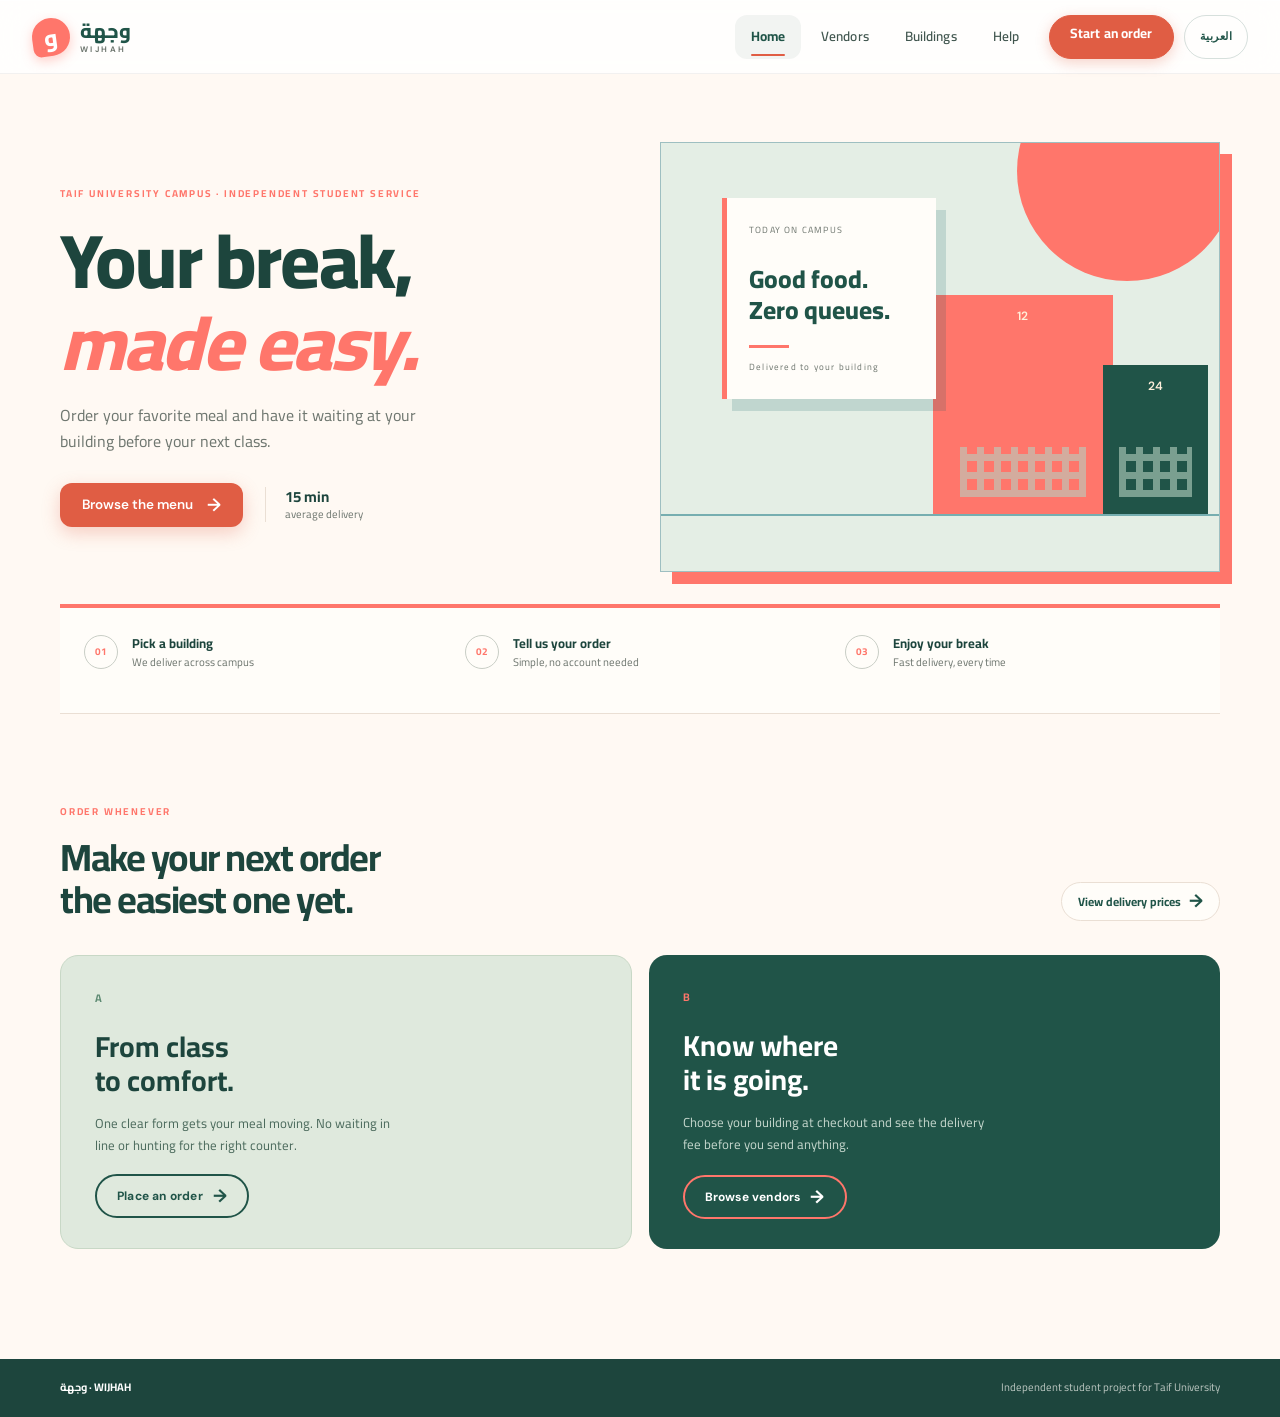
==== frontend/index.html @ cb7c99ed "feat: initial release of Wijhah campus delivery platform" ====
<!DOCTYPE html>
<html lang="en">
<head>

  
  <meta charset="UTF-8">
  <meta name="viewport" content="width=device-width, initial-scale=1.0">
  <title>وجهة | University food delivery</title>
  <link rel="stylesheet" href="style.css">
  <script src="script.js" defer></script>
</head>
<body>
  <header class="site-header">
    <a class="brand" href="index.html"><span class="brand-mark">و</span><span class="brand-wordmark"><b class="brand-arabic">وجهة</b><small>WIJHAH</small></span></a>
    <nav class="main-nav" aria-label="Main navigation">
      <a class="active" href="index.html">Home</a>
      <a href="vendors.html">Vendors</a>
      <a href="about.html">Buildings</a>
      <a href="contact.html">Help</a>
      <a class="nav-cta" href="OrderPage.html">Start an order <span aria-hidden="true">&#8599;</span></a>
    </nav>
  </header>

  <main>
    <section class="hero page-width">
      <div class="hero-copy">
        <p class="eyebrow">TAIF UNIVERSITY CAMPUS · INDEPENDENT STUDENT SERVICE</p>
        <h1>Your break,<br><em>made easy.</em></h1>
        <p class="hero-text">Order your favorite meal and have it waiting at your building before your next class.</p>
        <div class="hero-actions">
          <a class="button button-primary" href="vendors.html">Browse the menu <span>&#8594;</span></a>
          <span class="delivery-note"><strong>15 min</strong><br>average delivery</span>
        </div>
      </div>
      <div class="hero-art" aria-label="Illustration of a delivered campus meal">
        <div class="sun"></div>
        <div class="campus-card">
          <span class="campus-label">TODAY ON CAMPUS</span>
          <strong>Good food.<br>Zero queues.</strong>
          <span class="campus-line"></span>
          <span class="campus-small">Delivered to your building</span>
        </div>
        <div class="building-shape building-one"><span>12</span></div>
        <div class="building-shape building-two"><span>24</span></div>
        <div class="ground-line"></div>
      </div>
    </section>

    <section class="quick-strip page-width" aria-label="Service highlights">
      <div><span class="quick-icon">01</span><div><strong>Pick a building</strong><small>We deliver across campus</small></div></div>
      <div><span class="quick-icon">02</span><div><strong>Tell us your order</strong><small>Simple, no account needed</small></div></div>
      <div><span class="quick-icon">03</span><div><strong>Enjoy your break</strong><small>Fast delivery, every time</small></div></div>
    </section>

    <section class="spotlight page-width">
      <div class="section-heading"><div><p class="eyebrow">READY WHEN YOU ARE</p><h2>Make your next order<br>the easiest one yet.</h2></div><a class="text-link" href="about.html">View delivery prices <span>&#8594;</span></a></div>
      <div class="spotlight-grid">
        <article class="feature-card feature-warm"><span class="card-number">A</span><h3>From class<br>to comfort.</h3><p>One clear form gets your meal moving. No waiting in line or hunting for the right counter.</p><a href="OrderPage.html">Place an order <span>&#8594;</span></a></article>
        <article class="feature-card feature-dark"><span class="card-number">B</span><h3>Know where<br>it is going.</h3><p>Choose your building at checkout and see the delivery fee before you send anything.</p><a href="vendors.html">Browse vendors <span>&#8594;</span></a></article>
      </div>
    </section>
  </main>
  <footer class="site-footer"><div class="page-width"><span>وجهة · WIJHAH</span><span>Independent student project for Taif University · <span id="year"></span></span></div></footer>
 <div class="cart-bar" id="cartBar" hidden></div>
</body>
</html>
---- frontend/style.css ----
@import url('https://fonts.googleapis.com/css2?family=Cairo:wght@400;500;600;700;800&family=DM+Sans:wght@400;500;600;700&display=swap');

:root {
  --ink:#1d453d; --muted:#6f7770; --cream:#fff9f3; --paper:#fffdf9;
  --green:#205448; --mint:#e4eee5; --orange:#ff766b; --gold:#f6c656;
  --line:#eadfd4; --coral:#ff766b; --sage:#dfe9dd; --sage-edge:#c8d8c6;

  /* Accent used for focus rings and form highlights. */
  --accent:#e05d44;
  --accent-ring:rgba(224,93,68,.1);
  --accent-ring-strong:rgba(224,93,68,.28);

  /* Elevation scale, shared by cards and interactive surfaces. */
  --shadow-sm:0 2px 8px rgba(0,0,0,.04);
  --shadow-md:0 10px 30px rgba(0,0,0,.04);
  --shadow-lift:0 16px 40px rgba(29,69,61,.13);

  --radius-sm:10px;
  --radius-md:12px;
  --radius-lg:18px;
  --tap:44px; /* minimum comfortable touch target */
}
* { box-sizing:border-box; }
html { scroll-behavior:smooth; }
body { margin:0; color:var(--ink); background:var(--cream); font-family:'Cairo','DM Sans',sans-serif; font-size:15px; line-height:1.6; overflow-x:hidden; }
.page-width { width:min(1160px, calc(100% - 64px)); margin:0 auto; }
/* Frosted-glass header. The page scrolls behind a translucent blur,
   so the hairline + shadow carry the separation instead of a solid fill. */
.site-header {
  position:sticky; top:0; z-index:50; width:100%;
  padding:0 max(32px, calc((100% - 1280px) / 2));
  min-height:74px; display:flex; align-items:center; justify-content:space-between; gap:32px;
  background:rgba(255,255,255,.85);
  -webkit-backdrop-filter:blur(16px) saturate(180%);
  backdrop-filter:blur(16px) saturate(180%);
  border-bottom:1px solid rgba(0,0,0,.05);
  box-shadow:0 1px 0 rgba(255,255,255,.6) inset;
}
/* Safari and older engines: fall back to an opaque bar if blur is unsupported. */
@supports not ((backdrop-filter:blur(1px)) or (-webkit-backdrop-filter:blur(1px))) {
  .site-header { background:rgba(255,253,249,.98); }
}

.brand, .brand:link, .brand:visited { display:flex; align-items:center; gap:10px; min-height:var(--tap); color:var(--ink); font-size:18px; font-weight:700; letter-spacing:0; text-decoration:none; transition:opacity .2s ease; }
.brand:hover { opacity:.82; }
.brand-mark { display:grid; place-items:center; width:38px; height:38px; border-radius:50% 50% 50% 8px; background:var(--orange); color:white; font:800 23px/1 'Cairo',sans-serif; box-shadow:0 4px 12px rgba(255,118,107,.35); transform:rotate(-8deg); }
.brand-wordmark { display:flex; flex-direction:column; line-height:1; }
.brand-arabic { color:var(--green); font:800 20px/1 'Cairo',sans-serif; }
.brand-wordmark small { margin-top:4px; color:var(--muted); font:700 8px/1 'DM Sans',sans-serif; letter-spacing:2.4px; }
.brand-accent { color:var(--orange); }
/* Top navigation. Text is ink-on-glass, so colour comes from the brand palette
   rather than the browser's default link blue. */
.main-nav { display:flex; align-items:center; gap:4px; color:#41564f; font:600 13.5px/1 'Cairo','DM Sans',sans-serif; letter-spacing:.1px; }

.main-nav a,
.main-nav a:link,
.main-nav a:visited { position:relative; color:inherit; text-decoration:none; }

/* Pill tabs. Transparent border keeps the height stable between states so
   hovering never nudges the layout. */
.main-nav a:not(.nav-cta) {
  display:inline-flex; align-items:center;
  min-height:var(--tap); padding:9px 15px;
  border:1px solid transparent; border-radius:var(--radius-md);
  transition:color .2s ease, background-color .2s ease, border-color .2s ease;
}
.main-nav a:not(.nav-cta):hover { color:var(--green); background:rgba(32,84,72,.06); border-color:rgba(32,84,72,.08); }

/* Active tab: brand-green text, tinted pill, and a bottom indicator. */
.main-nav a:not(.nav-cta).active { color:var(--green); font-weight:700; background:rgba(32,84,72,.06); }
.main-nav a:not(.nav-cta).active::after { content:''; position:absolute; left:15px; right:15px; bottom:2px; height:2px; border-radius:2px; background:var(--accent); }

.main-nav a:focus-visible,
.language-toggle:focus-visible,
.mobile-nav-toggle:focus-visible { outline:2px solid var(--accent); outline-offset:2px; border-radius:var(--radius-md); }

/* Primary CTA — filled, with a lift, coloured shadow and a press state. */
.main-nav .nav-cta {
  margin-left:10px; padding:11px 20px; min-height:var(--tap);
  border:1px solid var(--accent); border-radius:999px;
  background:var(--accent); color:#fff; font-weight:700; white-space:nowrap;
  box-shadow:0 4px 14px var(--accent-ring-strong);
  transition:background-color .2s ease, box-shadow .2s ease, transform .18s ease;
}
/* Explicit, repeated so the generic `a { color:inherit }` reset cannot win. */
.main-nav a.nav-cta,
.main-nav a.nav-cta:link,
.main-nav a.nav-cta:visited { color:#fff; }
.main-nav .nav-cta:hover { background:#d0523a; color:#fff; box-shadow:0 10px 24px var(--accent-ring-strong); transform:translateY(-2px); }
.main-nav .nav-cta:active { transform:translateY(0); box-shadow:0 2px 8px var(--accent-ring-strong); }
.main-nav .nav-cta.active-cta { background:var(--accent); box-shadow:0 10px 24px var(--accent-ring-strong); }

.language-toggle {
  margin-left:6px; padding:9px 15px; min-height:var(--tap);
  border:1px solid rgba(32,84,72,.18); border-radius:999px; background:transparent;
  color:var(--green); cursor:pointer; font:700 11px/1 'DM Sans',sans-serif; letter-spacing:.5px;
  transition:background-color .2s ease, border-color .2s ease, color .2s ease, transform .18s ease;
}
.language-toggle:hover { background:rgba(32,84,72,.07); border-color:rgba(32,84,72,.3); transform:translateY(-1px); }

.mobile-nav-toggle {
  display:none; padding:10px 14px; min-height:var(--tap);
  border:1px solid rgba(32,84,72,.18); border-radius:999px; background:transparent;
  color:var(--green); cursor:pointer; font:700 11px/1 'DM Sans',sans-serif;
  transition:background-color .2s ease, border-color .2s ease, color .2s ease;
}
.mobile-nav-toggle:hover { background:rgba(32,84,72,.07); border-color:rgba(32,84,72,.3); }
.hero { min-height:530px; display:grid; grid-template-columns:1fr 1.02fr; align-items:center; gap:50px; padding-top:35px; }
.eyebrow { margin:0 0 17px; color:var(--orange); font-size:10px; font-weight:700; letter-spacing:1.8px; }
h1,h2,h3,p { margin-top:0; }
h1 { margin-bottom:20px; font-size:clamp(45px, 6vw, 76px); line-height:1.08; letter-spacing:-1.8px; font-weight:800; }
h1 em,h2 em { color:var(--orange); font-family:'Cairo',sans-serif; font-weight:800; }
.hero-text { max-width:390px; margin-bottom:28px; color:var(--muted); font-size:16px; }
.hero-actions { display:flex; align-items:center; gap:22px; }
.button {
  display:inline-flex; align-items:center; justify-content:center; gap:14px;
  min-height:var(--tap); padding:13px 22px;
  border:0; border-radius:var(--radius-md);
  font:600 13.5px 'DM Sans',sans-serif; cursor:pointer;
  transition:transform .18s ease, background-color .2s ease, box-shadow .2s ease;
}
.button:hover { transform:translateY(-2px); }
.button:active { transform:translateY(0); }
.button:focus-visible { outline:2px solid var(--accent); outline-offset:3px; }
.button-primary { background:var(--accent); color:white; box-shadow:0 6px 18px var(--accent-ring-strong); }
.button-primary:hover { background:#d0523a; box-shadow:0 12px 26px var(--accent-ring-strong); }
.button-primary:active { box-shadow:0 3px 10px var(--accent-ring-strong); }
.button:disabled,.button[disabled] { opacity:.6; cursor:not-allowed; transform:none; box-shadow:none; }
.button span,.text-link span,.feature-card a span { font-size:18px; line-height:1; }
/* Anchor elements inherit brand colours instead of the browser's default blue. */
a { color:inherit; text-decoration:none; }
a:visited { color:inherit; }
.delivery-note { padding-left:19px; border-left:1px solid var(--line); color:var(--muted); font-size:11px; line-height:1.35; }
.delivery-note strong { color:var(--ink); font-size:15px; }
.hero-art { position:relative; height:430px; overflow:hidden; background:var(--mint); border:1px solid #9ebfc1; box-shadow:12px 12px 0 var(--orange); }
.sun { position:absolute; width:220px; height:220px; top:-82px; right:-18px; border-radius:50%; background:var(--orange); }
.campus-card { position:absolute; z-index:2; left:11%; top:13%; width:214px; padding:25px 22px; background:var(--paper); border-left:5px solid var(--coral); box-shadow:10px 12px 0 rgba(7,91,97,.16); }
.campus-label,.campus-small { display:block; color:var(--muted); font-size:9px; letter-spacing:1.2px; }
.campus-card strong { display:block; margin:25px 0 20px; color:var(--green); font:800 25px/1.25 'Cairo',sans-serif; }
.campus-line { display:block; width:40px; height:3px; margin-bottom:12px; background:var(--orange); }
.building-shape { position:absolute; bottom:56px; background:var(--coral); color:#fff0db; text-align:center; font:600 12px 'DM Sans',sans-serif; }
.building-shape:after { content:''; position:absolute; left:15%; right:15%; bottom:18px; height:50px; background:repeating-linear-gradient(90deg,#b7d1c0 0 7px,transparent 7px 17px),repeating-linear-gradient(0deg,#b7d1c0 0 7px,transparent 7px 18px); opacity:.6; }
.building-one { right:19%; width:180px; height:220px; padding-top:13px; }
.building-two { right:2%; width:105px; height:150px; padding-top:13px; background:var(--green); }
.ground-line { position:absolute; bottom:55px; left:0; right:0; border-bottom:2px solid #76aeb0; }
.quick-strip { display:grid; grid-template-columns:repeat(3,1fr); gap:30px; padding:25px 24px 42px; border-top:4px solid var(--orange); border-bottom:1px solid var(--line); background:var(--paper); }
.quick-strip > div { display:flex; gap:14px; align-items:center; }
.quick-icon { display:grid; place-items:center; width:34px; height:34px; border:1px solid #c9cec6; border-radius:50%; color:var(--orange); font-size:10px; font-weight:700; }
.quick-strip strong,.quick-strip small { display:block; }.quick-strip strong { font-size:13px; }.quick-strip small { color:var(--muted); font-size:11px; }
.spotlight { padding:90px 0 110px; }.section-heading { display:flex; justify-content:space-between; align-items:end; margin-bottom:34px; }.section-heading h2 { margin:0; font-size:38px; line-height:1.1; letter-spacing:-1.5px; }.text-link { display:inline-flex; align-items:center; gap:8px; padding:9px 16px; border:1px solid var(--line); border-radius:999px; background:var(--paper); color:var(--green); text-decoration:none; font-size:12px; font-weight:700; transition:background-color .22s ease, color .22s ease, border-color .22s ease, transform .22s ease; }
.text-link:visited { color:var(--green); }
.text-link:hover { background:var(--green); border-color:var(--green); color:#fff; transform:translateY(-1px); }
.text-link span { margin-left:0; }
.spotlight-grid { display:grid; grid-template-columns:1fr 1fr; gap:17px; }
/* Card layout: padding clears the CTA at the bottom so the copy never collides with it. */
.feature-card { display:flex; flex-direction:column; min-height:290px; padding:34px 34px 92px; position:relative; overflow:hidden; border-radius:18px; }
.feature-card h3 { position:relative; margin:22px 0 14px; font-size:29px; line-height:1.2; letter-spacing:0; }
.feature-card p { position:relative; max-width:310px; margin:0; color:var(--muted); font-size:13px; line-height:1.65; }
/* Card CTAs render as pill buttons that inherit the card's own palette. */
.feature-card a { position:absolute; left:34px; bottom:30px; display:inline-flex; align-items:center; gap:10px; padding:11px 20px; border:2px solid currentColor; border-radius:999px; color:var(--ink); text-decoration:none; font:700 12px 'DM Sans',sans-serif; letter-spacing:.2px; transition:background-color .22s ease, color .22s ease, border-color .22s ease, box-shadow .22s ease, transform .22s ease; }
[dir="rtl"] .feature-card a { left:auto; right:34px; }
.feature-card a:visited { color:var(--ink); }
.feature-card a:hover { background:var(--ink); border-color:var(--ink); color:#fff; box-shadow:0 8px 20px rgba(29,69,61,.22); transform:translateY(-2px); }
.feature-dark a { color:#fff; border-color:var(--orange); }
.feature-dark a:visited { color:#fff; }
.feature-dark a:hover { background:var(--orange); border-color:var(--orange); color:var(--ink); box-shadow:0 8px 20px rgba(255,118,107,.32); }
/* Sage/blush pairing: warm card is a soft sand-sage wash in the brand family, dark card stays deep green. */
.feature-warm { background:var(--sage); border:1px solid var(--sage-edge); }
.feature-warm h3 { color:var(--ink); }
.feature-warm p { color:#4b6a5c; }
.feature-warm .card-number { color:#5d8a72; }
.feature-warm a { color:var(--green); border-color:var(--green); }
.feature-warm a:visited { color:var(--green); }
.feature-warm a:hover { background:var(--green); border-color:var(--green); color:#fff; box-shadow:0 8px 20px rgba(32,84,72,.26); }
.feature-dark { background:var(--green); color:white; }
.feature-dark p { color:#c4d6cc; }
.card-number { font-size:11px; font-weight:700; letter-spacing:1px; color:var(--coral); }
.feature-dark .card-number { color:var(--coral); }
.site-footer { padding:20px 0; background:var(--ink); color:#b9c5bf; font-size:11px; }.site-footer .page-width { display:flex; justify-content:space-between; }.site-footer .page-width > span:first-child { color:white; font-weight:700; }
.inner-page { padding:72px 0 100px; }.page-intro { max-width:600px; }.page-intro h1 { font-size:clamp(45px,6vw,68px); margin-bottom:18px; }.page-intro > p:last-child { max-width:430px; color:var(--muted); }.compact-intro { margin-bottom:42px; }
.building-layout { display:grid; grid-template-columns:1fr 300px; gap:62px; align-items:start; margin-top:58px; }.list-heading { display:flex; justify-content:space-between; align-items:center; padding-bottom:14px; border-bottom:1px solid var(--line); }.list-heading h2 { margin:0; font-size:18px; }.list-heading span { color:var(--muted); font-size:12px; }.building-grid { display:grid; grid-template-columns:repeat(4,1fr); gap:10px; margin-top:17px; }.building-button { min-height:76px; display:flex; align-items:center; justify-content:space-between; gap:8px; padding:13px; border:1px solid var(--line); border-left:4px solid var(--green); background:var(--paper); color:var(--ink); cursor:pointer; text-align:left; font:600 12px/1.35 'Cairo','DM Sans',sans-serif; }.building-button span { max-width:145px; }.building-button small { flex:none; color:var(--green); font-size:10px; font-weight:700; }.building-button { border-radius:var(--radius-sm); transition:border-color .2s ease, background-color .2s ease, box-shadow .2s ease, transform .2s ease; }
.building-button:hover,.building-button.selected { border-color:var(--accent); border-left-color:var(--accent); background:#fff6f2; box-shadow:var(--shadow-sm); transform:translateY(-2px); }.side-note { padding:28px; background:var(--green); color:white; border-top:5px solid var(--orange); border-radius:18px; }.side-note-icon { display:grid; place-items:center; width:42px; height:42px; margin-bottom:32px; border:1px solid #94b3a1; border-radius:50%; font-size:11px; }.side-note h3 { font:800 27px/1.25 'Cairo',sans-serif; }.side-note p { color:#c5d5cc; font-size:13px; }.side-note strong { color:white; }.side-note .button { margin-top:16px; background:var(--orange); color:white; }
.order-layout,.contact-layout { display:grid; grid-template-columns:1.35fr .75fr; gap:70px; align-items:start; }
.form-section { padding:0 0 28px; margin-bottom:29px; border-bottom:1px solid var(--line); }
.form-section-title { display:flex; gap:14px; align-items:center; margin-bottom:22px; }
.form-section-title span { display:grid; place-items:center; width:26px; height:26px; border-radius:50%; background:rgba(224,93,68,.1); color:var(--accent); font-size:11px; font-weight:700; }
.form-section-title h2 { margin:0; font-size:19px; letter-spacing:-.3px; }
.field-row { display:grid; grid-template-columns:1fr 1fr; gap:17px; }

/* ---- Labels ---- */
label { display:block; margin-bottom:8px; color:var(--ink); font-size:12.5px; font-weight:600; letter-spacing:.1px; }

/* ---- Shared control styling (input, select, textarea) ---- */
input,
select,
textarea {
  width:100%;
  min-height:var(--tap);
  padding:13px 16px;
  border:1px solid rgba(0,0,0,.1);
  border-radius:var(--radius-md);
  outline:none;
  background:var(--paper);
  color:var(--ink);
  font:400 14px 'DM Sans',sans-serif;
  transition:border-color .2s ease, box-shadow .2s ease, background-color .2s ease;
}
textarea { min-height:104px; padding-top:14px; padding-bottom:14px; resize:vertical; }

input::placeholder,
textarea::placeholder { color:#9aa3a0; }

/* Focus: accent border plus a soft halo instead of the browser ring. */
input:focus,
select:focus,
textarea:focus {
  border-color:var(--accent);
  box-shadow:0 0 0 4px var(--accent-ring);
  background:#fff;
}

/* Invalid state (HTML5 constraint validation) reads as a warning, not an error,
   until the user has actually interacted - :user-invalid handles that. */
input:user-invalid,
select:user-invalid,
textarea:user-invalid { border-color:rgba(224,93,68,.55); }

/* ---- Select: strip the native chrome, draw our own arrow ---- */
select {
  appearance:none;
  -webkit-appearance:none;
  -moz-appearance:none;
  padding-right:46px;          /* room for the arrow */
  cursor:pointer;
  /* Inline SVG chevron, so there is no extra request and it scales cleanly. */
  background-image:url("data:image/svg+xml,%3Csvg xmlns='http://www.w3.org/2000/svg' width='14' height='9' viewBox='0 0 14 9' fill='none'%3E%3Cpath d='M1 1.5L7 7.5L13 1.5' stroke='%23205448' stroke-width='2' stroke-linecap='round' stroke-linejoin='round'/%3E%3C/svg%3E");
  background-repeat:no-repeat;
  background-position:right 18px center;
  background-size:14px 9px;
  text-overflow:ellipsis;      /* long option text truncates, never scrolls */
  white-space:nowrap;
  overflow:hidden;
}
[dir="rtl"] select { background-position:left 18px center; padding-right:16px; padding-left:46px; }

/* The dropdown list itself is rendered by the OS, so keep it readable. */
select option { padding:10px 12px; background:var(--paper); color:var(--ink); font:400 14px 'DM Sans',sans-serif; }
select:focus { background-image:url("data:image/svg+xml,%3Csvg xmlns='http://www.w3.org/2000/svg' width='14' height='9' viewBox='0 0 14 9' fill='none'%3E%3Cpath d='M1 1.5L7 7.5L13 1.5' stroke='%23e05d44' stroke-width='2' stroke-linecap='round' stroke-linejoin='round'/%3E%3C/svg%3E"); }

/* Firefox draws its own inner focus ring on selects - remove it. */
select:-moz-focusring { color:transparent; text-shadow:0 0 0 var(--ink); }

.field-hint { margin:9px 0 0; color:var(--muted); font-size:11.5px; line-height:1.5; }
.submit-button { margin-top:0; }
.form-status { display:inline-block; margin:15px 0 0 15px; color:var(--green); font-size:12px; font-weight:600; }
.campus-map { position:relative; height:430px; margin:20px 0 9px; overflow:hidden; border:1px solid #709a9a; background:#a9c4c4; box-shadow:inset 0 0 0 8px rgba(255,255,255,.28); }
.campus-map-image { display:none; position:absolute; z-index:2; inset:0; width:100%; height:100%; object-fit:cover; }.campus-map-image.is-loaded { display:block; }
.campus-map:before,.campus-map:after { display:none; }
.map-plot { position:absolute; z-index:0; border:2px solid rgba(47,87,80,.24); box-shadow:inset 0 0 0 6px rgba(255,255,255,.22); }
.plot-core { width:52%; height:43%; left:5%; top:5%; background:#c9d99d; transform:rotate(-5deg); clip-path:polygon(4% 8%,91% 0,100% 82%,15% 100%); }
.plot-services { width:35%; height:42%; right:4%; top:7%; background:#d87968; transform:rotate(3deg); clip-path:polygon(3% 2%,93% 8%,100% 87%,0 100%); }
.plot-south { width:42%; height:30%; left:26%; bottom:3%; background:#d8e2b7; transform:rotate(7deg); clip-path:polygon(0 20%,88% 0,100% 80%,10% 100%); }
.map-road { position:absolute; z-index:1; display:block; background:#6e9895; opacity:.9; }
.road-horizontal { left:-3%; right:-3%; top:69%; height:14px; transform:rotate(-1deg); }.road-vertical { top:-4%; bottom:-4%; left:64%; width:12px; transform:rotate(2deg); }.road-diagonal { width:130%; height:10px; top:43%; left:-14%; transform:rotate(18deg); }.road-loop { width:45%; height:31%; left:3%; top:49%; border:11px solid #6e9895; border-left-color:transparent; border-bottom-color:transparent; border-radius:50%; background:transparent; transform:rotate(12deg); }
.map-parking { position:absolute; z-index:1; width:15%; height:8%; border:3px solid #5f8583; background:repeating-linear-gradient(90deg,transparent 0 9px,#f2f1dc 9px 11px); transform:rotate(-4deg); }.parking-top { top:20%; left:69%; }.parking-bottom { bottom:11%; right:6%; width:24%; transform:rotate(2deg); }
.map-green { position:absolute; z-index:1; border-radius:50%; background:#8fb27d; border:3px solid rgba(255,255,255,.5); }.green-one { width:11%; height:16%; left:12%; top:58%; }.green-two { width:9%; height:13%; left:30%; top:78%; }.map-roundabout { position:absolute; z-index:2; left:17%; top:66%; width:30px; height:30px; border:7px solid #6e9895; border-radius:50%; background:#8fb27d; }
.map-zone { position:absolute; z-index:2; padding:5px 8px; background:rgba(7,91,97,.86); color:white; font-size:9px; font-weight:700; letter-spacing:.5px; text-transform:uppercase; }.zone-north { top:10%; left:8%; }.zone-east { top:18%; right:6%; }.zone-south { bottom:8%; left:38%; }
.map-building { position:absolute; z-index:3; display:grid; place-items:center; width:32px; height:29px; padding:0; border:2px solid white; border-radius:3px; background:var(--green); color:white; cursor:pointer; font:700 11px 'DM Sans',sans-serif; box-shadow:0 2px 0 rgba(18,52,59,.25); transform:translate(-50%,0); transition:transform .2s,background .2s; }.map-building:hover,.map-building.selected { z-index:4; background:var(--coral); transform:translate(-50%,0) scale(1.25); }.map-disclaimer { margin:0 0 30px; color:var(--muted); font-size:11px; }
.vendor-intro { margin-bottom:42px; }.vendor-toolbar { display:flex; align-items:end; justify-content:space-between; padding:18px 0; margin-bottom:22px; border-top:1px solid var(--line); border-bottom:1px solid var(--line); }.vendor-toolbar strong,.vendor-toolbar span { display:block; }.vendor-toolbar strong { font-size:13px; }.vendor-toolbar span { margin-top:3px; color:var(--muted); font-size:11px; }.vendor-grid { display:grid; grid-template-columns:repeat(2,1fr); gap:18px; }.vendor-card { position:relative; overflow:hidden; background:var(--paper); border:1px solid var(--line); border-radius:var(--radius-md); box-shadow:var(--shadow-sm); transition:transform .22s ease, box-shadow .22s ease, border-color .22s ease; }
.vendor-card:hover { transform:translateY(-3px); box-shadow:var(--shadow-lift); border-color:rgba(32,84,72,.18); }.vendor-card::before { content:''; display:block; height:9px; background:var(--green); }.vendor-card.accent-gold::before { background:var(--orange); }.vendor-card.accent-coral::before { background:var(--coral); }.vendor-card.accent-mint::before { background:#8fb27d; }.vendor-card.accent-blue::before { background:#6999a5; }.vendor-card-body { padding:23px; }.vendor-card-header { display:flex; align-items:start; justify-content:space-between; gap:15px; }.vendor-card h2 { margin:0 0 5px; font-size:24px; letter-spacing:-.6px; }.vendor-category { color:var(--muted); font-size:11px; }.vendor-eta { min-width:55px; padding:7px 8px; background:var(--cream); color:var(--green); font-size:10px; font-weight:700; text-align:center; }.vendor-meta { display:flex; gap:15px; margin:21px 0 16px; color:var(--muted); font-size:11px; }.vendor-menu { border-top:1px solid var(--line); }.menu-row { display:flex; align-items:center; justify-content:space-between; gap:12px; padding:13px 0; border-bottom:1px solid var(--line); transition:background-color .2s ease; }
.menu-row:hover { background:rgba(32,84,72,.035); }
.menu-row strong,.menu-row small { display:block; }
.menu-row strong { font-size:12.5px; }
.menu-row small { margin-top:2px; color:var(--muted); font-size:10.5px; }
.menu-price { flex:none; color:var(--green); font-size:12.5px; font-weight:700; font-variant-numeric:tabular-nums; }.menu-add { display:grid; place-items:center; width:27px; height:27px; margin-left:7px; border:1px solid var(--green); background:transparent; color:var(--green); cursor:pointer; font-size:17px; line-height:1; }.menu-add:hover { background:var(--green); color:white; }
/* ---- Summary / info panel ---- */
.order-summary,.contact-info {
  padding:32px;
  background:#f2ddcf;
  border:1px solid rgba(29,43,42,.06);
  border-radius:var(--radius-lg);
  box-shadow:var(--shadow-md);
}
.order-summary h2,.contact-info h2 { margin-bottom:28px; font:800 27px/1.25 'Cairo',sans-serif; letter-spacing:-.5px; }

/* Price breakdown: label left, value right, generous row rhythm. */
.price-line {
  display:flex; align-items:baseline; justify-content:space-between; gap:14px;
  padding:14px 0; border-top:1px solid rgba(29,43,42,.14);
  color:#5c6b64; font-size:12.5px;
}
.price-line span { min-width:0; }
.price-line strong { color:var(--green); font-size:13.5px; font-weight:700; font-variant-numeric:tabular-nums; }
.summary-divider { height:1px; margin:20px 0; background:rgba(29,43,42,.14); }
.summary-small { margin:20px 0 3px; color:#65716b; font-size:11px; }
.arrival { display:block; color:var(--green); font-size:15px; font-weight:700; }
.total-line { margin-top:6px; border-top:2px solid var(--green); font-size:14px; }
.total-line span { color:var(--ink); font-weight:700; }
.total-line strong { color:var(--green); font-size:19px; }

.contact-layout { margin-top:48px; }
.contact-form label { margin-bottom:18px; }
.contact-info { background:var(--green); color:white; border-color:transparent; }
.contact-info .eyebrow { color:var(--gold); }
.contact-info h2 { font-size:31px; }
.contact-info > p:not(.eyebrow) { color:#c5d5cc; font-size:13px; }
.email-link { display:block; margin-top:28px; color:var(--gold); font-size:12px; font-weight:600; overflow-wrap:anywhere; transition:color .2s ease; }
.email-link:hover { color:#fff; }
.support-hours { display:block; margin-top:34px; padding-top:18px; border-top:1px solid #608473; color:#c5d5cc; font-size:11px; }
.cart-items { margin:0 0 12px; }
.cart-row { display:flex; align-items:center; justify-content:space-between; gap:12px; padding:12px 0; border-top:1px solid rgba(29,43,42,.14); }
.cart-row strong,.cart-row small { display:block; }
.cart-row strong { font-size:12.5px; }
.cart-row small { margin-top:2px; color:#65716b; font-size:10.5px; }
.cart-remove {
  display:grid; place-items:center; flex:none;
  width:32px; height:32px; padding:0;
  border:0; border-radius:50%; background:transparent;
  color:var(--coral); cursor:pointer; font-size:19px; line-height:1;
  transition:background-color .2s ease, color .2s ease, transform .18s ease;
}
.cart-remove:hover { background:rgba(224,93,68,.12); color:#c9482f; transform:scale(1.08); }
.cart-empty { margin:0 0 8px; color:#65716b; font-size:12px; }
.tracking-layout { display:grid; grid-template-columns:1.2fr .8fr; gap:30px; margin-top:52px; }.tracking-card,.tracking-summary { padding:30px; background:var(--paper); border:1px solid var(--line); border-radius:18px; }.tracking-summary { background:var(--green); color:white; }.tracking-header { display:flex; align-items:start; justify-content:space-between; padding-bottom:25px; border-bottom:1px solid var(--line); }.tracking-header strong { display:block; font-size:20px; letter-spacing:1px; }.tracking-header .eyebrow { margin-bottom:5px; }.demo-badge { padding:6px 9px; background:var(--orange); color:var(--ink); font-size:10px; font-weight:700; }.tracking-steps { padding-top:24px; }.tracking-step { position:relative; display:flex; gap:15px; padding:0 0 27px; }.tracking-step:last-child { padding-bottom:0; }.tracking-step:not(:last-child)::after { content:''; position:absolute; left:12px; top:28px; bottom:0; width:2px; background:var(--line); }.tracking-step.done:not(:last-child)::after,.tracking-step.current:not(:last-child)::after { background:var(--orange); }.step-dot { position:relative; z-index:1; display:grid; place-items:center; flex:none; width:26px; height:26px; border:2px solid var(--line); border-radius:50%; background:var(--paper); color:var(--muted); font-size:11px; }.tracking-step.done .step-dot,.tracking-step.current .step-dot { border-color:var(--orange); background:var(--orange); color:var(--ink); }.tracking-step strong,.tracking-step small { display:block; }.tracking-step strong { font-size:13px; }.tracking-step small { margin-top:3px; color:var(--muted); font-size:11px; }.tracking-summary h2 { margin-bottom:8px; font:800 28px/1.2 'Cairo',sans-serif; }.tracking-summary > p:not(.eyebrow) { color:#c5d5cc; font-size:13px; }.tracking-summary .price-line { margin-top:28px; border-color:#5c8580; }.tracking-summary .price-line strong { color:var(--orange); }.tracking-summary .button { margin-top:25px; background:var(--orange); color:white; }
/* ---------------------------------------------------------------------------
   Tablet: the two-column form/summary layout gets tight below ~992px, so the
   summary drops beneath the form and the side rail becomes full width.
   --------------------------------------------------------------------------- */
@media (max-width:992px) {
  .order-layout,
  .contact-layout,
  .building-layout,
  .tracking-layout { grid-template-columns:1fr; gap:32px; }
  .side-note { order:-1; }
  .order-summary { order:2; }
  .vendor-grid { grid-template-columns:repeat(2,1fr); }
  .building-grid { grid-template-columns:repeat(4,1fr); }
  .menu-add { width:34px; height:34px; }   /* 34px + spacing clears the 44px tap target */

  /* Long vendor names wrap instead of squeezing the ETA badge. */
  .vendor-card-header { flex-wrap:wrap; gap:8px; }
  .menu-row { flex-wrap:wrap; gap:10px; }
  .menu-price { margin-left:auto; }
  .tracking-step:not(:last-child)::after { top:26px; }
}

@media (max-width:768px) {
  /* Tighter gutters, but never less than 20px so nothing clings to the edge. */
  .page-width { width:calc(100% - 40px); max-width:100%; }
  .site-header { min-height:68px; padding-left:20px; padding-right:20px; }
  .main-nav { gap:2px; }

  .hero { display:block; padding-top:48px; min-height:0; }
  .hero-art { height:290px; margin-top:44px; }
  .campus-card { transform:scale(.82); transform-origin:top left; }
  .building-one { right:17%; width:130px; height:160px; }
  .building-two { right:0; width:75px; height:110px; }

  .quick-strip { grid-template-columns:1fr; gap:18px; padding:26px 0 34px; }
  .spotlight { padding:56px 0; }
  .section-heading { display:block; }
  .section-heading h2 { font-size:30px; margin-bottom:20px; }
  .spotlight-grid { grid-template-columns:1fr; gap:18px; }

  /* Single-column form flow with comfortable spacing. */
  .field-row { grid-template-columns:1fr; gap:18px; }
  .form-section { padding-bottom:26px; margin-bottom:26px; }
  .order-summary,.contact-info,.tracking-card,.tracking-summary,.side-note { padding:26px; }

  .building-grid { grid-template-columns:repeat(3,1fr); }
  .vendor-grid { grid-template-columns:1fr; gap:16px; }
  .inner-page { padding:52px 0 84px; }

  .site-footer .page-width { display:block; }
  .site-footer .page-width > span { display:block; padding:2px 0; }

  /* Cart bar: pull it in and drop the total (it repeats the summary below). */
  .cart-bar { bottom:14px; width:calc(100% - 32px); }
  .cart-bar-inner { gap:12px; padding:11px 14px 11px 18px; }
  .cart-bar-count { font-size:12.5px; }
  .cart-bar-total { display:none; }
  .cart-bar .cart-bar-cta { padding:11px 16px; font-size:11.5px; }
  .tracking-header { flex-wrap:wrap; gap:10px; }

  /* Roomier controls on touch screens. */
  input,select,textarea { min-height:48px; padding:14px 16px; }
  select { padding-right:48px; }
  [dir="rtl"] select { padding-right:16px; padding-left:48px; }
  .cart-remove { width:38px; height:38px; }
}

@media (max-width:430px) {
  .page-width { width:calc(100% - 32px); }
  .site-header { position:relative; padding-left:16px; padding-right:16px; min-height:64px; }
  .main-nav { position:relative; gap:6px; }
  .mobile-nav-toggle { display:block; }
  .main-nav a:not(.nav-cta),.main-nav .language-toggle { display:none; }
  .main-nav.is-open {
    flex-direction:column; align-items:stretch; gap:4px;
    padding:10px; border:1px solid rgba(0,0,0,.06); border-radius:var(--radius-md);
    background:rgba(255,255,255,.98); box-shadow:var(--shadow-lift);
  }
  .main-nav.is-open a:not(.nav-cta),
  .main-nav.is-open .language-toggle { display:flex; justify-content:flex-start; min-height:var(--tap); }
  .main-nav.is-open .nav-cta { order:5; margin:6px 0 0; justify-content:center; }

  .hero-actions { align-items:stretch; flex-direction:column; gap:16px; }
  .hero-actions .button { width:100%; }
  .delivery-note { padding-left:0; border-left:0; }
  .building-grid { grid-template-columns:repeat(2,1fr); }
  .spotlight-grid { grid-template-columns:1fr; }
  .hero h1 { letter-spacing:-1.6px; }

  /* Cart bar docks to the bottom edge and stacks into two rows. */
  .cart-bar { left:0; right:0; bottom:0; width:100%; transform:none; }
  .cart-bar-inner { flex-wrap:wrap; gap:10px; border-radius:16px 16px 0 0; padding:12px 16px calc(12px + env(safe-area-inset-bottom)); }
  .cart-bar.cart-bar-summary .cart-bar-inner { border-radius:16px 16px 0 0; }
  .cart-bar-count { flex:1 1 100%; font-size:12px; gap:8px; }
  .cart-bar-total { flex:1 1 auto; margin-left:0; }
  .cart-bar .cart-bar-cta { flex:1 1 auto; min-width:0; width:auto; padding:12px 16px; text-align:center; min-height:var(--tap); }
  .cart-bar .cart-bar-cta span { display:none; }
  /* Keep the footer clear of the fixed bar. */
  body:has(.cart-bar:not([hidden])) .site-footer { padding-bottom:88px; }

  /* 16px minimum stops iOS from zooming when a field is focused. */
  input,select,textarea { font-size:16px; }
  .submit-button,.button { width:100%; text-align:center; }
  .form-status { display:block; margin:14px 0 0; }
}

/* Very narrow phones: keep the smallest usable gutters and let type breathe. */
@media (max-width:360px) {
  .page-width { width:calc(100% - 24px); }
  .order-summary,.contact-info,.tracking-card,.tracking-summary { padding:20px; }
  .building-grid { grid-template-columns:1fr; }
  .feature-card { padding:26px 26px 88px; }
  .feature-card a { left:26px; }
  [dir="rtl"] .feature-card a { left:auto; right:26px; }

  /* Below ~360px the brand + Menu + CTA cannot share a row without pushing the
     nav past the viewport edge, so let the header wrap onto two lines. */
  .site-header { flex-wrap:wrap; gap:10px; padding-top:10px; padding-bottom:10px; }
  .brand { min-width:0; }
  .main-nav { width:100%; justify-content:space-between; }
  .main-nav .nav-cta { margin-left:auto; }
  .main-nav.is-open { width:100%; }
}
[dir="rtl"] body { font-family:'DM Sans',Tahoma,sans-serif; }
[dir="rtl"] .hero-actions,[dir="rtl"] .quick-strip > div,[dir="rtl"] .form-section-title { flex-direction:row-reverse; }
[dir="rtl"] .delivery-note { padding-left:0; padding-right:19px; border-left:0; border-right:1px solid var(--line); }
[dir="rtl"] .main-nav .nav-cta span { display:inline-block; transform:scaleX(-1); }
[dir="rtl"] .button span,[dir="rtl"] .text-link span,[dir="rtl"] .feature-card a span { display:inline-block; transform:scaleX(-1); }
[dir="rtl"] .site-footer .page-width { direction:rtl; }

/* ---------------------------------------------------------------------------
   Phone field (OrderPage)
   --------------------------------------------------------------------------- */
/* Phone sits on its own row but uses the same label/input rhythm as the
   Name + Email pair above it, so the section reads as one aligned block. */
.field-block { display:block; margin-top:17px; }
.field-block > label { display:block; }
.field-example { display:block; margin-top:8px; color:var(--muted); font-size:10.5px; font-weight:500; line-height:1.45; }
input[type="tel"] { font-variant-numeric:tabular-nums; letter-spacing:.5px; }
[dir="rtl"] input[type="tel"] { direction:ltr; text-align:right; }

/* ---------------------------------------------------------------------------
   Persistent floating cart bar
   Appears on every page once the cart is non-empty; routes to checkout.
   --------------------------------------------------------------------------- */
.cart-bar { position:fixed; left:50%; bottom:22px; z-index:60; width:min(680px, calc(100% - 32px)); transform:translateX(-50%); }
.cart-bar[hidden] { display:none; }
.cart-bar-inner { display:flex; align-items:center; gap:16px; padding:12px 14px 12px 20px; border-radius:999px; background:var(--green); color:white; box-shadow:0 14px 40px rgba(29,69,61,.34), 0 2px 0 rgba(255,255,255,.08) inset; animation:cartBarIn .28s cubic-bezier(.2,.9,.3,1.2); }
@keyframes cartBarIn { from { opacity:0; transform:translateY(14px); } to { opacity:1; transform:translateY(0); } }
.cart-bar-count { display:flex; align-items:center; gap:10px; flex:0 1 auto; min-width:0; font-size:13px; font-weight:600; white-space:nowrap; overflow:hidden; text-overflow:ellipsis; }
.cart-bar-badge { display:grid; place-items:center; flex:none; min-width:26px; height:26px; padding:0 7px; border-radius:999px; background:var(--orange); color:var(--ink); font:800 12px/1 'DM Sans',sans-serif; }
.cart-bar-total { flex:none; margin-left:auto; color:#cfe0d8; font-size:13px; font-weight:700; font-variant-numeric:tabular-nums; }
.cart-bar .cart-bar-cta { flex:none; margin:0; padding:11px 18px; border-radius:999px; background:var(--orange); color:var(--ink); font-size:12px; font-weight:800; text-decoration:none; white-space:nowrap; }
.cart-bar .cart-bar-cta:hover { background:#fff; color:var(--green); }
/* On the checkout page the link would be circular, so show a compact summary. */
.cart-bar.cart-bar-summary { width:min(420px, calc(100% - 32px)); }
.cart-bar.cart-bar-summary .cart-bar-inner { padding:10px 18px; opacity:.96; }

/* Respect users who prefer reduced motion. */
@media (prefers-reduced-motion:reduce) {
  * { animation-duration:.001ms !important; transition-duration:.001ms !important; }
  .cart-bar-inner { animation:none; }
}
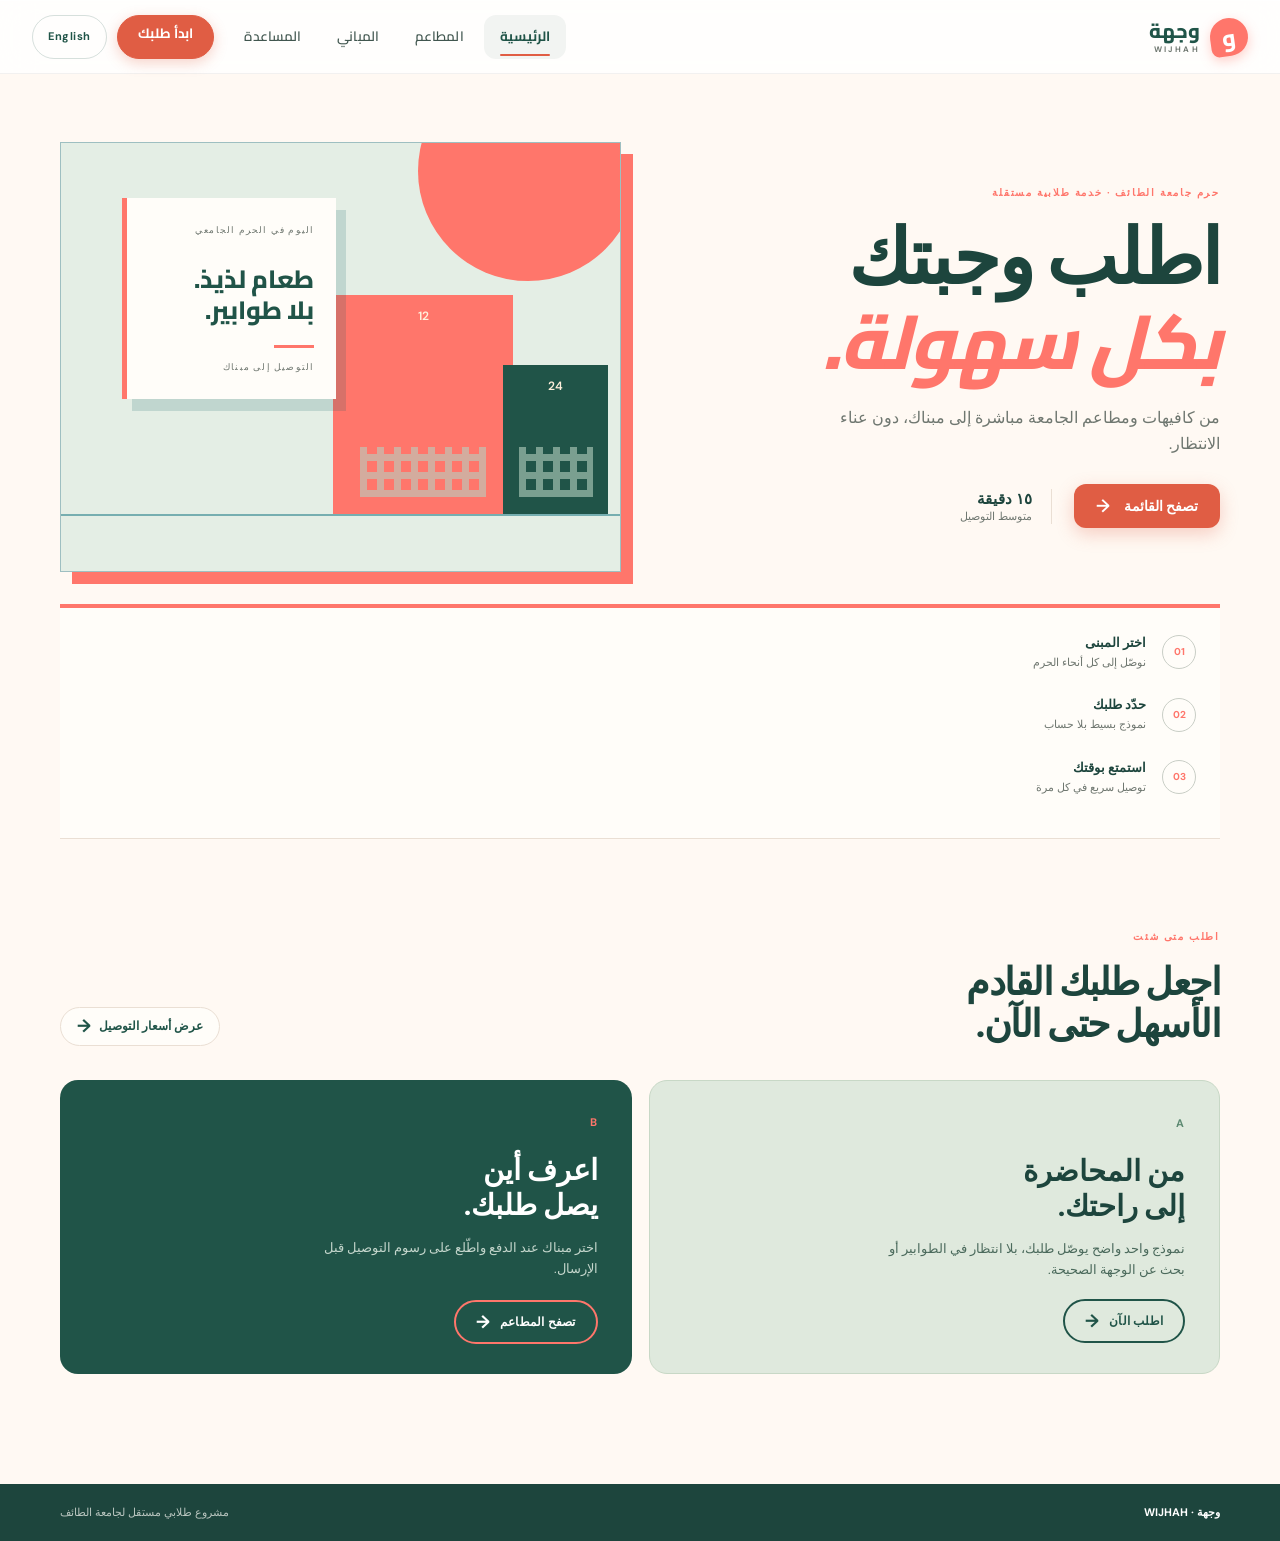
==== commit 9a3f1071: "fix align" ====
--- a/frontend/index.html
+++ b/frontend/index.html
@@ -1,5 +1,5 @@
 <!DOCTYPE html>
-<html lang="en">
+<html lang="ar" dir="rtl">
 <head>
 
   
@@ -7,6 +7,19 @@
   <meta name="viewport" content="width=device-width, initial-scale=1.0">
   <title>وجهة | University food delivery</title>
   <link rel="stylesheet" href="style.css">
+  <script>/* Set direction before first paint to avoid an LTR flash. */
+    (function () {
+      try {
+        var saved = localStorage.getItem('wijhah-language');
+        var lang = (saved === 'en' || saved === 'ar') ? saved : 'ar';
+        document.documentElement.setAttribute('lang', lang);
+        document.documentElement.setAttribute('dir', lang === 'ar' ? 'rtl' : 'ltr');
+      } catch (e) {
+        document.documentElement.setAttribute('lang', 'ar');
+        document.documentElement.setAttribute('dir', 'rtl');
+      }
+    }());
+ </script>
   <script src="script.js" defer></script>
 </head>
 <body>
--- a/frontend/style.css
+++ b/frontend/style.css
@@ -76,7 +76,7 @@
 
 /* Primary CTA — filled, with a lift, coloured shadow and a press state. */
 .main-nav .nav-cta {
-  margin-left:10px; padding:11px 20px; min-height:var(--tap);
+  margin-inline-start:10px; padding:11px 20px; min-height:var(--tap);
   border:1px solid var(--accent); border-radius:999px;
   background:var(--accent); color:#fff; font-weight:700; white-space:nowrap;
   box-shadow:0 4px 14px var(--accent-ring-strong);
@@ -91,7 +91,7 @@
 .main-nav .nav-cta.active-cta { background:var(--accent); box-shadow:0 10px 24px var(--accent-ring-strong); }
 
 .language-toggle {
-  margin-left:6px; padding:9px 15px; min-height:var(--tap);
+  margin-inline-start:6px; padding:9px 15px; min-height:var(--tap);
   border:1px solid rgba(32,84,72,.18); border-radius:999px; background:transparent;
   color:var(--green); cursor:pointer; font:700 11px/1 'DM Sans',sans-serif; letter-spacing:.5px;
   transition:background-color .2s ease, border-color .2s ease, color .2s ease, transform .18s ease;
@@ -130,7 +130,7 @@
 /* Anchor elements inherit brand colours instead of the browser's default blue. */
 a { color:inherit; text-decoration:none; }
 a:visited { color:inherit; }
-.delivery-note { padding-left:19px; border-left:1px solid var(--line); color:var(--muted); font-size:11px; line-height:1.35; }
+.delivery-note { padding-inline-start:19px; border-inline-start:1px solid var(--line); color:var(--muted); font-size:11px; line-height:1.35; }
 .delivery-note strong { color:var(--ink); font-size:15px; }
 .hero-art { position:relative; height:430px; overflow:hidden; background:var(--mint); border:1px solid #9ebfc1; box-shadow:12px 12px 0 var(--orange); }
 .sun { position:absolute; width:220px; height:220px; top:-82px; right:-18px; border-radius:50%; background:var(--orange); }
@@ -143,22 +143,39 @@
 .building-one { right:19%; width:180px; height:220px; padding-top:13px; }
 .building-two { right:2%; width:105px; height:150px; padding-top:13px; background:var(--green); }
 .ground-line { position:absolute; bottom:55px; left:0; right:0; border-bottom:2px solid #76aeb0; }
-.quick-strip { display:grid; grid-template-columns:repeat(3,1fr); gap:30px; padding:25px 24px 42px; border-top:4px solid var(--orange); border-bottom:1px solid var(--line); background:var(--paper); }
-.quick-strip > div { display:flex; gap:14px; align-items:center; }
-.quick-icon { display:grid; place-items:center; width:34px; height:34px; border:1px solid #c9cec6; border-radius:50%; color:var(--orange); font-size:10px; font-weight:700; }
-.quick-strip strong,.quick-strip small { display:block; }.quick-strip strong { font-size:13px; }.quick-strip small { color:var(--muted); font-size:11px; }
+/* Steps (01 / 02 / 03). The container stacks; each step is a row whose number
+   badge leads and whose text follows. `row` + logical flow mirrors on its own,
+   so no [dir="rtl"] override is needed. */
+.quick-strip {
+  display:flex; flex-direction:column; align-items:stretch;
+  gap:24px; padding-block:25px 42px; padding-inline:24px;
+  border-top:4px solid var(--orange); border-bottom:1px solid var(--line);
+  background:var(--paper); text-align:start;
+}
+.quick-strip > div {
+  display:flex; flex-direction:row; align-items:center; justify-content:flex-start;
+  gap:16px; text-align:start; min-width:0;
+}
+.quick-icon {
+  display:grid; place-items:center; flex:0 0 auto;
+  width:34px; height:34px; border:1px solid #c9cec6; border-radius:50%;
+  color:var(--orange); font-size:10px; font-weight:700;
+}
+.quick-strip > div > div { min-width:0; }
+.quick-strip strong,.quick-strip small { display:block; }
+.quick-strip strong { font-size:13px; }
+.quick-strip small { color:var(--muted); font-size:11px; }
 .spotlight { padding:90px 0 110px; }.section-heading { display:flex; justify-content:space-between; align-items:end; margin-bottom:34px; }.section-heading h2 { margin:0; font-size:38px; line-height:1.1; letter-spacing:-1.5px; }.text-link { display:inline-flex; align-items:center; gap:8px; padding:9px 16px; border:1px solid var(--line); border-radius:999px; background:var(--paper); color:var(--green); text-decoration:none; font-size:12px; font-weight:700; transition:background-color .22s ease, color .22s ease, border-color .22s ease, transform .22s ease; }
 .text-link:visited { color:var(--green); }
 .text-link:hover { background:var(--green); border-color:var(--green); color:#fff; transform:translateY(-1px); }
-.text-link span { margin-left:0; }
+.text-link span { margin-inline-start:0; }
 .spotlight-grid { display:grid; grid-template-columns:1fr 1fr; gap:17px; }
 /* Card layout: padding clears the CTA at the bottom so the copy never collides with it. */
 .feature-card { display:flex; flex-direction:column; min-height:290px; padding:34px 34px 92px; position:relative; overflow:hidden; border-radius:18px; }
 .feature-card h3 { position:relative; margin:22px 0 14px; font-size:29px; line-height:1.2; letter-spacing:0; }
 .feature-card p { position:relative; max-width:310px; margin:0; color:var(--muted); font-size:13px; line-height:1.65; }
 /* Card CTAs render as pill buttons that inherit the card's own palette. */
-.feature-card a { position:absolute; left:34px; bottom:30px; display:inline-flex; align-items:center; gap:10px; padding:11px 20px; border:2px solid currentColor; border-radius:999px; color:var(--ink); text-decoration:none; font:700 12px 'DM Sans',sans-serif; letter-spacing:.2px; transition:background-color .22s ease, color .22s ease, border-color .22s ease, box-shadow .22s ease, transform .22s ease; }
-[dir="rtl"] .feature-card a { left:auto; right:34px; }
+.feature-card a { position:absolute; inset-inline-start:34px; bottom:30px; display:inline-flex; align-items:center; gap:10px; padding:11px 20px; border:2px solid currentColor; border-radius:999px; color:var(--ink); text-decoration:none; font:700 12px 'DM Sans',sans-serif; letter-spacing:.2px; transition:background-color .22s ease, color .22s ease, border-color .22s ease, box-shadow .22s ease, transform .22s ease; }
 .feature-card a:visited { color:var(--ink); }
 .feature-card a:hover { background:var(--ink); border-color:var(--ink); color:#fff; box-shadow:0 8px 20px rgba(29,69,61,.22); transform:translateY(-2px); }
 .feature-dark a { color:#fff; border-color:var(--orange); }
@@ -178,23 +195,47 @@
 .feature-dark .card-number { color:var(--coral); }
 .site-footer { padding:20px 0; background:var(--ink); color:#b9c5bf; font-size:11px; }.site-footer .page-width { display:flex; justify-content:space-between; }.site-footer .page-width > span:first-child { color:white; font-weight:700; }
 .inner-page { padding:72px 0 100px; }.page-intro { max-width:600px; }.page-intro h1 { font-size:clamp(45px,6vw,68px); margin-bottom:18px; }.page-intro > p:last-child { max-width:430px; color:var(--muted); }.compact-intro { margin-bottom:42px; }
-.building-layout { display:grid; grid-template-columns:1fr 300px; gap:62px; align-items:start; margin-top:58px; }.list-heading { display:flex; justify-content:space-between; align-items:center; padding-bottom:14px; border-bottom:1px solid var(--line); }.list-heading h2 { margin:0; font-size:18px; }.list-heading span { color:var(--muted); font-size:12px; }.building-grid { display:grid; grid-template-columns:repeat(4,1fr); gap:10px; margin-top:17px; }.building-button { min-height:76px; display:flex; align-items:center; justify-content:space-between; gap:8px; padding:13px; border:1px solid var(--line); border-left:4px solid var(--green); background:var(--paper); color:var(--ink); cursor:pointer; text-align:left; font:600 12px/1.35 'Cairo','DM Sans',sans-serif; }.building-button span { max-width:145px; }.building-button small { flex:none; color:var(--green); font-size:10px; font-weight:700; }.building-button { border-radius:var(--radius-sm); transition:border-color .2s ease, background-color .2s ease, box-shadow .2s ease, transform .2s ease; }
-.building-button:hover,.building-button.selected { border-color:var(--accent); border-left-color:var(--accent); background:#fff6f2; box-shadow:var(--shadow-sm); transform:translateY(-2px); }.side-note { padding:28px; background:var(--green); color:white; border-top:5px solid var(--orange); border-radius:18px; }.side-note-icon { display:grid; place-items:center; width:42px; height:42px; margin-bottom:32px; border:1px solid #94b3a1; border-radius:50%; font-size:11px; }.side-note h3 { font:800 27px/1.25 'Cairo',sans-serif; }.side-note p { color:#c5d5cc; font-size:13px; }.side-note strong { color:white; }.side-note .button { margin-top:16px; background:var(--orange); color:white; }
+.building-layout { display:grid; grid-template-columns:1fr 300px; gap:62px; align-items:start; margin-top:58px; }.list-heading { display:flex; justify-content:space-between; align-items:center; padding-bottom:14px; border-bottom:1px solid var(--line); }.list-heading h2 { margin:0; font-size:18px; }.list-heading span { color:var(--muted); font-size:12px; }.building-grid { display:grid; grid-template-columns:repeat(4,1fr); gap:10px; margin-top:17px; }.building-button { min-height:76px; display:flex; align-items:center; justify-content:space-between; gap:8px; padding:13px; border:1px solid var(--line); border-inline-start:4px solid var(--green); background:var(--paper); color:var(--ink); cursor:pointer; text-align:start; font:600 12px/1.35 'Cairo','DM Sans',sans-serif; }.building-button span { max-width:145px; }.building-button small { flex:none; color:var(--green); font-size:10px; font-weight:700; }.building-button { border-radius:var(--radius-sm); transition:border-color .2s ease, background-color .2s ease, box-shadow .2s ease, transform .2s ease; }
+.building-button:hover,.building-button.selected { border-color:var(--accent); border-inline-start-color:var(--accent); background:#fff6f2; box-shadow:var(--shadow-sm); transform:translateY(-2px); }.side-note { padding:28px; background:var(--green); color:white; border-top:5px solid var(--orange); border-radius:18px; }.side-note-icon { display:grid; place-items:center; width:42px; height:42px; margin-bottom:32px; border:1px solid #94b3a1; border-radius:50%; font-size:11px; }.side-note h3 { font:800 27px/1.25 'Cairo',sans-serif; }.side-note p { color:#c5d5cc; font-size:13px; }.side-note strong { color:white; }.side-note .button { margin-top:16px; background:var(--orange); color:white; }
 .order-layout,.contact-layout { display:grid; grid-template-columns:1.35fr .75fr; gap:70px; align-items:start; }
 .form-section { padding:0 0 28px; margin-bottom:29px; border-bottom:1px solid var(--line); }
-.form-section-title { display:flex; gap:14px; align-items:center; margin-bottom:22px; }
+.form-section-title {
+  display:flex; flex-direction:row; align-items:center; justify-content:flex-start;
+  gap:16px; margin-bottom:22px; text-align:start;
+}
 .form-section-title span { display:grid; place-items:center; width:26px; height:26px; border-radius:50%; background:rgba(224,93,68,.1); color:var(--accent); font-size:11px; font-weight:700; }
 .form-section-title h2 { margin:0; font-size:19px; letter-spacing:-.3px; }
-.field-row { display:grid; grid-template-columns:1fr 1fr; gap:17px; }
-
-/* ---- Labels ---- */
-label { display:block; margin-bottom:8px; color:var(--ink); font-size:12.5px; font-weight:600; letter-spacing:.1px; }
+.field-row { display:grid; grid-template-columns:1fr 1fr; gap:18px; align-items:start; }
+
+/* ---- Field wrapper ----
+   Every control sits in a .field so label, control and hint share one rhythm.
+   The label is always its own line, which keeps English and Arabic aligned. */
+.field { display:block; margin-bottom:18px; min-width:0; }
+.field-row .field,
+.field:last-child { margin-bottom:0; }
+
+/* ---- Labels ----
+   Scoped to .field so nav/utility labels are never caught by this rule, and
+   scoped to direct children so a future nested label cannot stack twice. */
+.field > label {
+  display:block;
+  margin-bottom:8px;
+  color:var(--ink);
+  font-size:12.5px;
+  font-weight:600;
+  letter-spacing:.1px;
+  line-height:1.4;
+  text-align:start;
+}
 
 /* ---- Shared control styling (input, select, textarea) ---- */
 input,
 select,
 textarea {
+  text-decoration:none !important;   /* never inherit an underline or squiggle */
+  display:block;
   width:100%;
+  max-width:100%;
   min-height:var(--tap);
   padding:13px 16px;
   border:1px solid rgba(0,0,0,.1);
@@ -210,6 +251,17 @@
 input::placeholder,
 textarea::placeholder { color:#9aa3a0; }
 
+/* Spelling/grammar squiggles are a browser overlay, not real decoration -
+   `spellcheck="false"` in the markup is what switches them off. This hides the
+   residual decoration browsers may still paint on autofilled or invalid fields. */
+input,
+textarea,
+select,
+input::spelling-error,
+input::grammar-error,
+textarea::spelling-error,
+textarea::grammar-error { text-decoration-line:none !important; }
+
 /* Focus: accent border plus a soft halo instead of the browser ring. */
 input:focus,
 select:focus,
@@ -230,7 +282,7 @@
   appearance:none;
   -webkit-appearance:none;
   -moz-appearance:none;
-  padding-right:46px;          /* room for the arrow */
+  padding-inline-end:46px;     /* room for the arrow */
   cursor:pointer;
   /* Inline SVG chevron, so there is no extra request and it scales cleanly. */
   background-image:url("data:image/svg+xml,%3Csvg xmlns='http://www.w3.org/2000/svg' width='14' height='9' viewBox='0 0 14 9' fill='none'%3E%3Cpath d='M1 1.5L7 7.5L13 1.5' stroke='%23205448' stroke-width='2' stroke-linecap='round' stroke-linejoin='round'/%3E%3C/svg%3E");
@@ -241,7 +293,7 @@
   white-space:nowrap;
   overflow:hidden;
 }
-[dir="rtl"] select { background-position:left 18px center; padding-right:16px; padding-left:46px; }
+[dir="rtl"] select { background-position:left 18px center; }
 
 /* The dropdown list itself is rendered by the OS, so keep it readable. */
 select option { padding:10px 12px; background:var(--paper); color:var(--ink); font:400 14px 'DM Sans',sans-serif; }
@@ -250,7 +302,7 @@
 /* Firefox draws its own inner focus ring on selects - remove it. */
 select:-moz-focusring { color:transparent; text-shadow:0 0 0 var(--ink); }
 
-.field-hint { margin:9px 0 0; color:var(--muted); font-size:11.5px; line-height:1.5; }
+.field-hint { display:block; margin:9px 0 0; color:var(--muted); font-size:11.5px; line-height:1.5; text-align:start; }
 .submit-button { margin-top:0; }
 .form-status { display:inline-block; margin:15px 0 0 15px; color:var(--green); font-size:12px; font-weight:600; }
 .campus-map { position:relative; height:430px; margin:20px 0 9px; overflow:hidden; border:1px solid #709a9a; background:#a9c4c4; box-shadow:inset 0 0 0 8px rgba(255,255,255,.28); }
@@ -267,12 +319,40 @@
 .map-zone { position:absolute; z-index:2; padding:5px 8px; background:rgba(7,91,97,.86); color:white; font-size:9px; font-weight:700; letter-spacing:.5px; text-transform:uppercase; }.zone-north { top:10%; left:8%; }.zone-east { top:18%; right:6%; }.zone-south { bottom:8%; left:38%; }
 .map-building { position:absolute; z-index:3; display:grid; place-items:center; width:32px; height:29px; padding:0; border:2px solid white; border-radius:3px; background:var(--green); color:white; cursor:pointer; font:700 11px 'DM Sans',sans-serif; box-shadow:0 2px 0 rgba(18,52,59,.25); transform:translate(-50%,0); transition:transform .2s,background .2s; }.map-building:hover,.map-building.selected { z-index:4; background:var(--coral); transform:translate(-50%,0) scale(1.25); }.map-disclaimer { margin:0 0 30px; color:var(--muted); font-size:11px; }
 .vendor-intro { margin-bottom:42px; }.vendor-toolbar { display:flex; align-items:end; justify-content:space-between; padding:18px 0; margin-bottom:22px; border-top:1px solid var(--line); border-bottom:1px solid var(--line); }.vendor-toolbar strong,.vendor-toolbar span { display:block; }.vendor-toolbar strong { font-size:13px; }.vendor-toolbar span { margin-top:3px; color:var(--muted); font-size:11px; }.vendor-grid { display:grid; grid-template-columns:repeat(2,1fr); gap:18px; }.vendor-card { position:relative; overflow:hidden; background:var(--paper); border:1px solid var(--line); border-radius:var(--radius-md); box-shadow:var(--shadow-sm); transition:transform .22s ease, box-shadow .22s ease, border-color .22s ease; }
-.vendor-card:hover { transform:translateY(-3px); box-shadow:var(--shadow-lift); border-color:rgba(32,84,72,.18); }.vendor-card::before { content:''; display:block; height:9px; background:var(--green); }.vendor-card.accent-gold::before { background:var(--orange); }.vendor-card.accent-coral::before { background:var(--coral); }.vendor-card.accent-mint::before { background:#8fb27d; }.vendor-card.accent-blue::before { background:#6999a5; }.vendor-card-body { padding:23px; }.vendor-card-header { display:flex; align-items:start; justify-content:space-between; gap:15px; }.vendor-card h2 { margin:0 0 5px; font-size:24px; letter-spacing:-.6px; }.vendor-category { color:var(--muted); font-size:11px; }.vendor-eta { min-width:55px; padding:7px 8px; background:var(--cream); color:var(--green); font-size:10px; font-weight:700; text-align:center; }.vendor-meta { display:flex; gap:15px; margin:21px 0 16px; color:var(--muted); font-size:11px; }.vendor-menu { border-top:1px solid var(--line); }.menu-row { display:flex; align-items:center; justify-content:space-between; gap:12px; padding:13px 0; border-bottom:1px solid var(--line); transition:background-color .2s ease; }
+.vendor-card:hover { transform:translateY(-3px); box-shadow:var(--shadow-lift); border-color:rgba(32,84,72,.18); }.vendor-card::before { content:''; display:block; height:9px; background:var(--green); }.vendor-card.accent-gold::before { background:var(--orange); }.vendor-card.accent-coral::before { background:var(--coral); }.vendor-card.accent-mint::before { background:#8fb27d; }.vendor-card.accent-blue::before { background:#6999a5; }.vendor-card-body { padding:23px; }.vendor-card-header { display:flex; align-items:start; justify-content:space-between; gap:15px; }.vendor-card h2 { margin:0 0 5px; font-size:24px; letter-spacing:-.6px; }.vendor-category { color:var(--muted); font-size:11px; }.vendor-eta { min-width:55px; padding:7px 8px; background:var(--cream); color:var(--green); font-size:10px; font-weight:700; text-align:center; }.vendor-meta { display:flex; gap:15px; margin:21px 0 16px; color:var(--muted); font-size:11px; }.vendor-menu { border-top:1px solid var(--line); }/* Menu row: text on the start side, price + add button on the end side.
+   Logical properties keep both RTL and LTR correct without extra overrides. */
+.menu-row {
+  display:flex; align-items:center; justify-content:space-between;
+  gap:12px; padding:13px 0; border-bottom:1px solid var(--line);
+  transition:background-color .2s ease;
+}
 .menu-row:hover { background:rgba(32,84,72,.035); }
 .menu-row strong,.menu-row small { display:block; }
 .menu-row strong { font-size:12.5px; }
 .menu-row small { margin-top:2px; color:var(--muted); font-size:10.5px; }
-.menu-price { flex:none; color:var(--green); font-size:12.5px; font-weight:700; font-variant-numeric:tabular-nums; }.menu-add { display:grid; place-items:center; width:27px; height:27px; margin-left:7px; border:1px solid var(--green); background:transparent; color:var(--green); cursor:pointer; font-size:17px; line-height:1; }.menu-add:hover { background:var(--green); color:white; }
+
+/* Text column: takes the slack, but min-width:0 lets long words wrap/ellipsis
+   instead of forcing the row wider than its container. */
+.menu-row > div:first-child { flex:1 1 auto; min-width:0; text-align:start; }
+
+/* Action cluster: price and button stay glued together on the end side. */
+.menu-price {
+  display:flex; align-items:center; gap:10px;
+  flex:0 0 auto; margin-inline-start:auto;
+  color:var(--green); font-size:12.5px; font-weight:700;
+  font-variant-numeric:tabular-nums; white-space:nowrap;
+}
+.menu-add {
+  display:grid; place-items:center; flex:0 0 auto;
+  width:36px; height:36px; padding:0;
+  border:1px solid var(--green); border-radius:var(--radius-sm);
+  background:transparent; color:var(--green);
+  cursor:pointer; font-size:18px; line-height:1;
+  transition:background-color .2s ease, color .2s ease, transform .18s ease;
+}
+.menu-add:hover { background:var(--green); color:white; transform:scale(1.06); }
+.menu-add:active { transform:scale(.96); }
+.menu-add:focus-visible { outline:2px solid var(--accent); outline-offset:2px; }
 /* ---- Summary / info panel ---- */
 .order-summary,.contact-info {
   padding:32px;
@@ -299,7 +379,7 @@
 .total-line strong { color:var(--green); font-size:19px; }
 
 .contact-layout { margin-top:48px; }
-.contact-form label { margin-bottom:18px; }
+.contact-form label { display:block; margin-bottom:18px; color:var(--ink); font-size:12.5px; font-weight:600; text-align:start; }
 .contact-info { background:var(--green); color:white; border-color:transparent; }
 .contact-info .eyebrow { color:var(--gold); }
 .contact-info h2 { font-size:31px; }
@@ -326,6 +406,29 @@
    Tablet: the two-column form/summary layout gets tight below ~992px, so the
    summary drops beneath the form and the side rail becomes full width.
    --------------------------------------------------------------------------- */
+
+/* ---------------------------------------------------------------------------
+   Persistent floating cart bar
+   Appears on every page once the cart is non-empty; routes to checkout.
+   --------------------------------------------------------------------------- */
+.cart-bar {
+  position:fixed; z-index:60;
+  left:50%; transform:translateX(-50%);
+  bottom:calc(16px + env(safe-area-inset-bottom, 0px));
+  width:calc(100% - 32px); max-width:480px;
+}
+.cart-bar[hidden] { display:none; }
+.cart-bar-inner { display:flex; align-items:center; gap:16px; padding:12px 14px 12px 20px; border-radius:999px; background:var(--green); color:white; box-shadow:0 14px 40px rgba(29,69,61,.34), 0 2px 0 rgba(255,255,255,.08) inset; animation:cartBarIn .28s cubic-bezier(.2,.9,.3,1.2); }
+@keyframes cartBarIn { from { opacity:0; transform:translateY(14px); } to { opacity:1; transform:translateY(0); } }
+.cart-bar-count { display:flex; align-items:center; gap:10px; flex:0 1 auto; min-width:0; font-size:13px; font-weight:600; white-space:nowrap; overflow:hidden; text-overflow:ellipsis; }
+.cart-bar-badge { display:grid; place-items:center; flex:none; min-width:26px; height:26px; padding:0 7px; border-radius:999px; background:var(--orange); color:var(--ink); font:800 12px/1 'DM Sans',sans-serif; }
+.cart-bar-total { flex:none; margin-inline-start:auto; color:#cfe0d8; font-size:13px; font-weight:700; font-variant-numeric:tabular-nums; }
+.cart-bar .cart-bar-cta { flex:none; margin:0; padding:11px 18px; border-radius:999px; background:var(--orange); color:var(--ink); font-size:12px; font-weight:800; text-decoration:none; white-space:nowrap; }
+.cart-bar .cart-bar-cta:hover { background:#fff; color:var(--green); }
+/* On the checkout page the link would be circular, so show a compact summary. */
+.cart-bar.cart-bar-summary { width:min(420px, calc(100% - 32px)); }
+.cart-bar.cart-bar-summary .cart-bar-inner { padding:10px 18px; opacity:.96; }
+
 @media (max-width:992px) {
   .order-layout,
   .contact-layout,
@@ -340,14 +443,14 @@
   /* Long vendor names wrap instead of squeezing the ETA badge. */
   .vendor-card-header { flex-wrap:wrap; gap:8px; }
   .menu-row { flex-wrap:wrap; gap:10px; }
-  .menu-price { margin-left:auto; }
+  .menu-price { margin-inline-start:auto; }
   .tracking-step:not(:last-child)::after { top:26px; }
 }
 
 @media (max-width:768px) {
   /* Tighter gutters, but never less than 20px so nothing clings to the edge. */
   .page-width { width:calc(100% - 40px); max-width:100%; }
-  .site-header { min-height:68px; padding-left:20px; padding-right:20px; }
+  .site-header { min-height:68px; padding-inline:20px; }
   .main-nav { gap:2px; }
 
   .hero { display:block; padding-top:48px; min-height:0; }
@@ -384,43 +487,122 @@
 
   /* Roomier controls on touch screens. */
   input,select,textarea { min-height:48px; padding:14px 16px; }
-  select { padding-right:48px; }
-  [dir="rtl"] select { padding-right:16px; padding-left:48px; }
+  select { padding-inline-end:48px; }
   .cart-remove { width:38px; height:38px; }
+}
+
+/* ---------------------------------------------------------------------------
+   Phones (<600px)
+   Both directions get the same treatment: no physical left/right values, so
+   RTL mirrors automatically instead of needing a parallel set of overrides.
+   --------------------------------------------------------------------------- */
+@media (max-width:600px) {
+  .page-width { width:calc(100% - 32px); }
+
+  /* ---- Header: brand on its own row, nav scrolls horizontally beneath it ---- */
+  .site-header {
+    flex-wrap:wrap; align-items:center; gap:8px;
+    padding-block:10px; padding-inline:16px;
+    min-height:0;
+  }
+  .brand { flex:0 0 auto; }
+
+  /* A single scrollable rail beats hiding links behind a toggle: every
+     destination stays one swipe away and nothing is ever truncated. */
+  .main-nav {
+    order:2;
+    width:100%;
+    flex-wrap:nowrap;
+    justify-content:flex-start;
+    gap:4px;
+    overflow-x:auto;
+    overflow-y:hidden;
+    white-space:nowrap;
+    -webkit-overflow-scrolling:touch;
+    scrollbar-width:none;          /* Firefox */
+    -ms-overflow-style:none;       /* legacy Edge */
+    /* Inset on both ends so the first/last pill is not clipped by the edge. */
+    scroll-padding-inline:16px;
+    /* Vertical breathing room so focus rings and shadows are not cut off. */
+    padding-block:4px;
+  }
+  .main-nav::-webkit-scrollbar { display:none; width:0; height:0; }
+
+  .main-nav a,
+  .main-nav .language-toggle,
+  .main-nav .nav-cta { flex:0 0 auto; }
+  /* Pill padding is what keeps items from touching the viewport edge. */
+  .main-nav a:not(.nav-cta) { padding-inline:14px; }
+  .main-nav .nav-cta { margin-inline-start:8px; }
+
+  /* The header no longer wraps its own row, so the toggle stays in the rail. */
+  .mobile-nav-toggle { display:none; }
+
+  /* ---- Menu rows: text flexes, action cluster stays pinned and compact ---- */
+  .menu-row { gap:12px; padding-block:14px; }
+  .menu-row > div:first-child { flex:1 1 auto; min-width:0; text-align:start; }
+  .menu-row strong { font-size:13px; overflow-wrap:anywhere; }
+  .menu-row small { font-size:11px; overflow-wrap:anywhere; }
+  .menu-price {
+    display:flex; align-items:center; gap:10px;
+    flex:0 0 auto; margin-inline-start:auto;
+    white-space:nowrap;
+  }
+  /* 40px keeps the '+' comfortably tappable without crowding the price. */
+  .menu-add { width:40px; height:40px; font-size:19px; }
+
+  /* ---- Floating cart sits above the home indicator, never on the content ---- */
+  .cart-bar {
+    bottom:calc(16px + env(safe-area-inset-bottom, 0px));
+    width:calc(100% - 32px);
+    max-width:480px;
+    left:50%;
+    transform:translateX(-50%);
+  }
+  .cart-bar-inner {
+    display:flex; flex-wrap:nowrap; align-items:center;
+    justify-content:space-between;
+    gap:10px;
+    /* Logical padding keeps the CTA flush inside the pill in both directions. */
+    padding-block:10px;
+    padding-inline:16px 12px;
+    border-radius:999px;
+  }
+  .cart-bar-count { flex:1 1 auto; min-width:0; font-size:12px; gap:8px; }
+  .cart-bar-count > :last-child { min-width:0; overflow:hidden; text-overflow:ellipsis; white-space:nowrap; }
+  .cart-bar-total { display:none; }   /* the summary already shows the total */
+  .cart-bar .cart-bar-cta {
+    flex:0 1 auto; min-width:0;
+    padding:11px 16px; font-size:11.5px; min-height:var(--tap);
+    border-radius:999px; text-align:center; white-space:nowrap;
+  }
+  .cart-bar .cart-bar-cta span { display:none; }  /* keep the CTA to one line */
+  .cart-bar-badge { flex:0 0 auto; }
+
+  /* Room for the fixed bar so it never covers the last row of content. */
+  .inner-page { padding-bottom:120px; }
+  body:has(.cart-bar:not([hidden])) main { padding-bottom:120px; }
+  body:has(.cart-bar:not([hidden])) .site-footer { padding-bottom:120px; }
+
+  /* ---- General phone polish ---- */
+  .order-summary,.contact-info,.tracking-card,.tracking-summary,.side-note { padding:22px; }
+  .vendor-card-body { padding:20px; }
+  .building-grid { grid-template-columns:repeat(2,1fr); gap:8px; }
 }
 
 @media (max-width:430px) {
   .page-width { width:calc(100% - 32px); }
-  .site-header { position:relative; padding-left:16px; padding-right:16px; min-height:64px; }
-  .main-nav { position:relative; gap:6px; }
-  .mobile-nav-toggle { display:block; }
-  .main-nav a:not(.nav-cta),.main-nav .language-toggle { display:none; }
-  .main-nav.is-open {
-    flex-direction:column; align-items:stretch; gap:4px;
-    padding:10px; border:1px solid rgba(0,0,0,.06); border-radius:var(--radius-md);
-    background:rgba(255,255,255,.98); box-shadow:var(--shadow-lift);
-  }
-  .main-nav.is-open a:not(.nav-cta),
-  .main-nav.is-open .language-toggle { display:flex; justify-content:flex-start; min-height:var(--tap); }
-  .main-nav.is-open .nav-cta { order:5; margin:6px 0 0; justify-content:center; }
+  .site-header { position:relative; padding-inline:16px; min-height:64px; }
 
   .hero-actions { align-items:stretch; flex-direction:column; gap:16px; }
   .hero-actions .button { width:100%; }
-  .delivery-note { padding-left:0; border-left:0; }
+  .delivery-note { padding-inline-start:0; border-inline-start:0; }
   .building-grid { grid-template-columns:repeat(2,1fr); }
   .spotlight-grid { grid-template-columns:1fr; }
   .hero h1 { letter-spacing:-1.6px; }
 
-  /* Cart bar docks to the bottom edge and stacks into two rows. */
-  .cart-bar { left:0; right:0; bottom:0; width:100%; transform:none; }
-  .cart-bar-inner { flex-wrap:wrap; gap:10px; border-radius:16px 16px 0 0; padding:12px 16px calc(12px + env(safe-area-inset-bottom)); }
-  .cart-bar.cart-bar-summary .cart-bar-inner { border-radius:16px 16px 0 0; }
-  .cart-bar-count { flex:1 1 100%; font-size:12px; gap:8px; }
-  .cart-bar-total { flex:1 1 auto; margin-left:0; }
-  .cart-bar .cart-bar-cta { flex:1 1 auto; min-width:0; width:auto; padding:12px 16px; text-align:center; min-height:var(--tap); }
-  .cart-bar .cart-bar-cta span { display:none; }
-  /* Keep the footer clear of the fixed bar. */
-  body:has(.cart-bar:not([hidden])) .site-footer { padding-bottom:88px; }
+  /* Keep the footer clear of the floating bar. */
+  body:has(.cart-bar:not([hidden])) .site-footer { padding-bottom:120px; }
 
   /* 16px minimum stops iOS from zooming when a field is focused. */
   input,select,textarea { font-size:16px; }
@@ -434,51 +616,32 @@
   .order-summary,.contact-info,.tracking-card,.tracking-summary { padding:20px; }
   .building-grid { grid-template-columns:1fr; }
   .feature-card { padding:26px 26px 88px; }
-  .feature-card a { left:26px; }
-  [dir="rtl"] .feature-card a { left:auto; right:26px; }
-
-  /* Below ~360px the brand + Menu + CTA cannot share a row without pushing the
-     nav past the viewport edge, so let the header wrap onto two lines. */
-  .site-header { flex-wrap:wrap; gap:10px; padding-top:10px; padding-bottom:10px; }
-  .brand { min-width:0; }
-  .main-nav { width:100%; justify-content:space-between; }
-  .main-nav .nav-cta { margin-left:auto; }
-  .main-nav.is-open { width:100%; }
+  .feature-card a { inset-inline-start:26px; }
+
+  /* The <600px rail already wraps the header; just tighten the gutters. */
+  .site-header { padding-inline:12px; }
+  .main-nav { scroll-padding-inline:12px; }
+  .menu-add { width:38px; height:38px; }
 }
 [dir="rtl"] body { font-family:'DM Sans',Tahoma,sans-serif; }
-[dir="rtl"] .hero-actions,[dir="rtl"] .quick-strip > div,[dir="rtl"] .form-section-title { flex-direction:row-reverse; }
-[dir="rtl"] .delivery-note { padding-left:0; padding-right:19px; border-left:0; border-right:1px solid var(--line); }
-[dir="rtl"] .main-nav .nav-cta span { display:inline-block; transform:scaleX(-1); }
-[dir="rtl"] .button span,[dir="rtl"] .text-link span,[dir="rtl"] .feature-card a span { display:inline-block; transform:scaleX(-1); }
-[dir="rtl"] .site-footer .page-width { direction:rtl; }
+/* No row-reverse hacks: logical flow mirrors the flex rows above on its own.
+   Only the arrow glyphs need an explicit flip, because they are images. */
+/* .delivery-note already uses logical padding/border, so no RTL override is needed. */
+/* Arrow glyphs are literal characters (&#8594; / &#8599;), not layout boxes, so
+   logical properties cannot mirror them. Flip them explicitly in RTL. */
+[dir="rtl"] .main-nav .nav-cta span,
+[dir="rtl"] .button span,
+[dir="rtl"] .text-link span,
+[dir="rtl"] .feature-card a span,
+[dir="rtl"] .cart-bar .cart-bar-cta span { display:inline-block; transform:scaleX(-1); }
 
 /* ---------------------------------------------------------------------------
    Phone field (OrderPage)
    --------------------------------------------------------------------------- */
-/* Phone sits on its own row but uses the same label/input rhythm as the
-   Name + Email pair above it, so the section reads as one aligned block. */
-.field-block { display:block; margin-top:17px; }
-.field-block > label { display:block; }
-.field-example { display:block; margin-top:8px; color:var(--muted); font-size:10.5px; font-weight:500; line-height:1.45; }
+/* Helper text under a control, aligned with its label. */
+.field-example { display:block; margin:8px 0 0; color:var(--muted); font-size:10.5px; font-weight:500; line-height:1.45; text-align:start; }
 input[type="tel"] { font-variant-numeric:tabular-nums; letter-spacing:.5px; }
-[dir="rtl"] input[type="tel"] { direction:ltr; text-align:right; }
-
-/* ---------------------------------------------------------------------------
-   Persistent floating cart bar
-   Appears on every page once the cart is non-empty; routes to checkout.
-   --------------------------------------------------------------------------- */
-.cart-bar { position:fixed; left:50%; bottom:22px; z-index:60; width:min(680px, calc(100% - 32px)); transform:translateX(-50%); }
-.cart-bar[hidden] { display:none; }
-.cart-bar-inner { display:flex; align-items:center; gap:16px; padding:12px 14px 12px 20px; border-radius:999px; background:var(--green); color:white; box-shadow:0 14px 40px rgba(29,69,61,.34), 0 2px 0 rgba(255,255,255,.08) inset; animation:cartBarIn .28s cubic-bezier(.2,.9,.3,1.2); }
-@keyframes cartBarIn { from { opacity:0; transform:translateY(14px); } to { opacity:1; transform:translateY(0); } }
-.cart-bar-count { display:flex; align-items:center; gap:10px; flex:0 1 auto; min-width:0; font-size:13px; font-weight:600; white-space:nowrap; overflow:hidden; text-overflow:ellipsis; }
-.cart-bar-badge { display:grid; place-items:center; flex:none; min-width:26px; height:26px; padding:0 7px; border-radius:999px; background:var(--orange); color:var(--ink); font:800 12px/1 'DM Sans',sans-serif; }
-.cart-bar-total { flex:none; margin-left:auto; color:#cfe0d8; font-size:13px; font-weight:700; font-variant-numeric:tabular-nums; }
-.cart-bar .cart-bar-cta { flex:none; margin:0; padding:11px 18px; border-radius:999px; background:var(--orange); color:var(--ink); font-size:12px; font-weight:800; text-decoration:none; white-space:nowrap; }
-.cart-bar .cart-bar-cta:hover { background:#fff; color:var(--green); }
-/* On the checkout page the link would be circular, so show a compact summary. */
-.cart-bar.cart-bar-summary { width:min(420px, calc(100% - 32px)); }
-.cart-bar.cart-bar-summary .cart-bar-inner { padding:10px 18px; opacity:.96; }
+[dir="rtl"] input[type="tel"] { direction:ltr; text-align:end; }
 
 /* Respect users who prefer reduced motion. */
 @media (prefers-reduced-motion:reduce) {
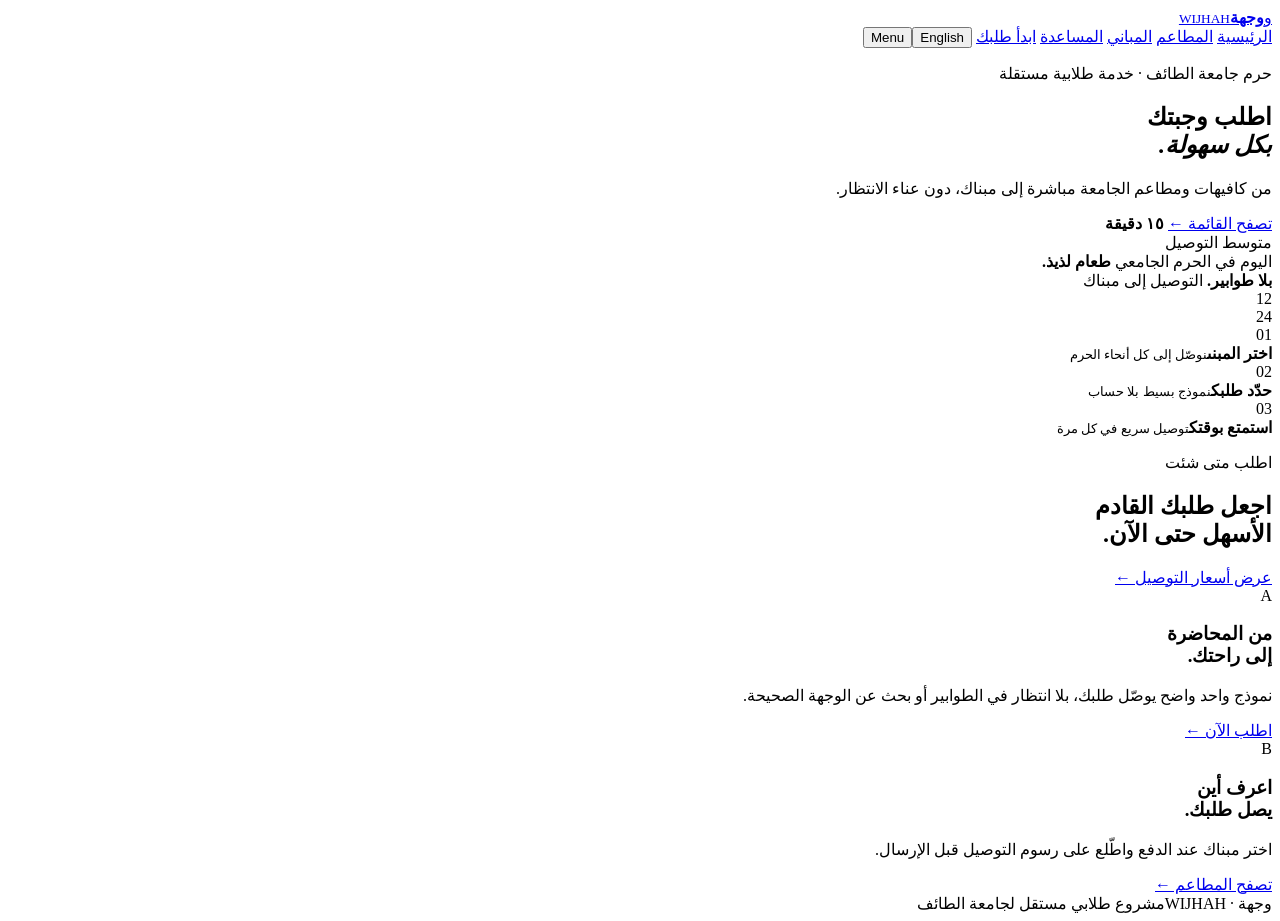
==== commit 800d9bd6: "Update stylesheet link to absolute path" ====
--- a/frontend/index.html
+++ b/frontend/index.html
@@ -6,7 +6,7 @@
   <meta charset="UTF-8">
   <meta name="viewport" content="width=device-width, initial-scale=1.0">
   <title>وجهة | University food delivery</title>
-  <link rel="stylesheet" href="style.css">
+  <link rel="stylesheet" href="/Wijhah/frontend/style.css">
   <script>/* Set direction before first paint to avoid an LTR flash. */
     (function () {
       try {
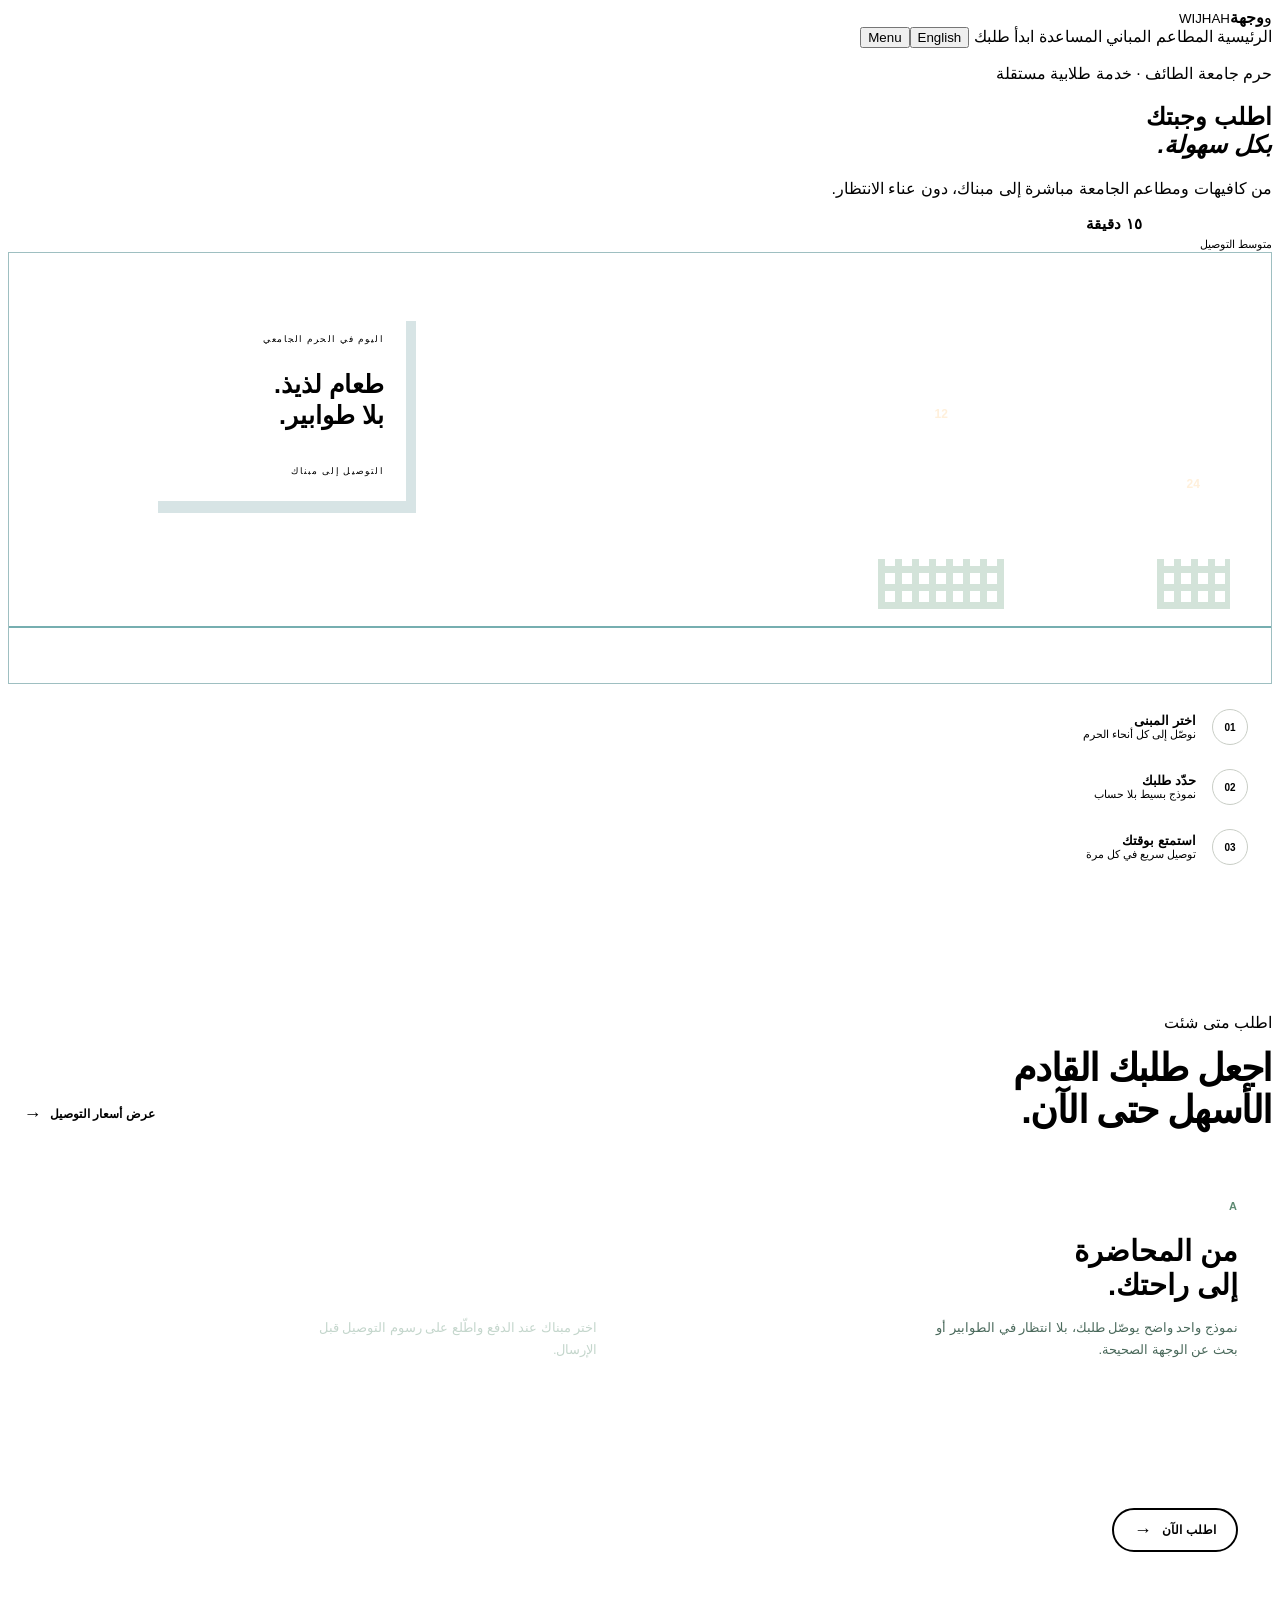
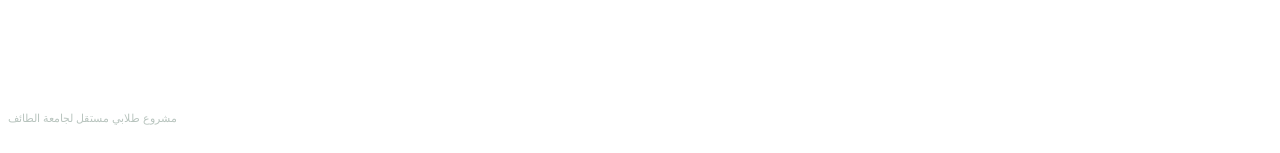
==== commit 4094128f: "Fix GitHub Pages CSS paths in frontend HTML files" ====
--- a/frontend/index.html
+++ b/frontend/index.html
@@ -2,11 +2,11 @@
 <html lang="ar" dir="rtl">
 <head>
 
-  
+   
   <meta charset="UTF-8">
   <meta name="viewport" content="width=device-width, initial-scale=1.0">
   <title>وجهة | University food delivery</title>
-  <link rel="stylesheet" href="/Wijhah/frontend/style.css">
+  <link rel="stylesheet" href="./style.css">
   <script>/* Set direction before first paint to avoid an LTR flash. */
     (function () {
       try {
@@ -19,7 +19,7 @@
         document.documentElement.setAttribute('dir', 'rtl');
       }
     }());
- </script>
+  </script>
   <script src="script.js" defer></script>
 </head>
 <body>
@@ -74,6 +74,6 @@
     </section>
   </main>
   <footer class="site-footer"><div class="page-width"><span>وجهة · WIJHAH</span><span>Independent student project for Taif University · <span id="year"></span></span></div></footer>
- <div class="cart-bar" id="cartBar" hidden></div>
+  <div class="cart-bar" id="cartBar" hidden></div>
 </body>
 </html>
--- a/frontend/style.css
+++ b/frontend/style.css
@@ -0,0 +1,559 @@
+.button:active { transform:translateY(0); }
+.button:focus-visible { outline:2px solid var(--accent); outline-offset:3px; }
+.button-primary { background:var(--accent); color:white; box-shadow:0 6px 18px var(--accent-ring-strong); }
+.button-primary:hover { background:#d0523a; box-shadow:0 12px 26px var(--accent-ring-strong); }
+.button-primary:active { box-shadow:0 3px 10px var(--accent-ring-strong); }
+.button:disabled,.button[disabled] { opacity:.6; cursor:not-allowed; transform:none; box-shadow:none; }
+.button span,.text-link span,.feature-card a span { font-size:18px; line-height:1; }
+/* Anchor elements inherit brand colours instead of the browser's default blue. */
+a { color:inherit; text-decoration:none; }
+a:visited { color:inherit; }
+.delivery-note { padding-inline-start:19px; border-inline-start:1px solid var(--line); color:var(--muted); font-size:11px; line-height:1.35; }
+.delivery-note strong { color:var(--ink); font-size:15px; }
+.hero-art { position:relative; height:430px; overflow:hidden; background:var(--mint); border:1px solid #9ebfc1; box-shadow:12px 12px 0 var(--orange); }
+.sun { position:absolute; width:220px; height:220px; top:-82px; right:-18px; border-radius:50%; background:var(--orange); }
+.campus-card { position:absolute; z-index:2; left:11%; top:13%; width:214px; padding:25px 22px; background:var(--paper); border-left:5px solid var(--coral); box-shadow:10px 12px 0 rgba(7,91,97,.16); }
+.campus-label,.campus-small { display:block; color:var(--muted); font-size:9px; letter-spacing:1.2px; }
+.campus-card strong { display:block; margin:25px 0 20px; color:var(--green); font:800 25px/1.25 'Cairo',sans-serif; }
+.campus-line { display:block; width:40px; height:3px; margin-bottom:12px; background:var(--orange); }
+.building-shape { position:absolute; bottom:56px; background:var(--coral); color:#fff0db; text-align:center; font:600 12px 'DM Sans',sans-serif; }
+.building-shape:after { content:''; position:absolute; left:15%; right:15%; bottom:18px; height:50px; background:repeating-linear-gradient(90deg,#b7d1c0 0 7px,transparent 7px 17px),repeating-linear-gradient(0deg,#b7d1c0 0 7px,transparent 7px 18px); opacity:.6; }
+.building-one { right:19%; width:180px; height:220px; padding-top:13px; }
+.building-two { right:2%; width:105px; height:150px; padding-top:13px; background:var(--green); }
+.ground-line { position:absolute; bottom:55px; left:0; right:0; border-bottom:2px solid #76aeb0; }
+/* Steps (01 / 02 / 03). The container stacks; each step is a row whose number
+  badge leads and whose text follows. `row` + logical flow mirrors on its own,
+  so no [dir="rtl"] override is needed. */
+.quick-strip {
+display:flex; flex-direction:column; align-items:stretch;
+gap:24px; padding-block:25px 42px; padding-inline:24px;
+border-top:4px solid var(--orange); border-bottom:1px solid var(--line);
+background:var(--paper); text-align:start;
+}
+.quick-strip > div {
+display:flex; flex-direction:row; align-items:center; justify-content:flex-start;
+gap:16px; text-align:start; min-width:0;
+}
+.quick-icon {
+display:grid; place-items:center; flex:0 0 auto;
+width:34px; height:34px; border:1px solid #c9cec6; border-radius:50%;
+color:var(--orange); font-size:10px; font-weight:700;
+}
+.quick-strip > div > div { min-width:0; }
+.quick-strip strong,.quick-strip small { display:block; }
+.quick-strip strong { font-size:13px; }
+.quick-strip small { color:var(--muted); font-size:11px; }
+.spotlight { padding:90px 0 110px; }.section-heading { display:flex; justify-content:space-between; align-items:end; margin-bottom:34px; }.section-heading h2 { margin:0; font-size:38px; line-height:1.1; letter-spacing:-1.5px; }.text-link { display:inline-flex; align-items:center; gap:8px; padding:9px 16px; border:1px solid var(--line); border-radius:999px; background:var(--paper); color:var(--green); text-decoration:none; font-size:12px; font-weight:700; transition:background-color .22s ease, color .22s ease, border-color .22s ease, transform .22s ease; }
+.text-link:visited { color:var(--green); }
+.text-link:hover { background:var(--green); border-color:var(--green); color:#fff; transform:translateY(-1px); }
+.text-link span { margin-inline-start:0; }
+.spotlight-grid { display:grid; grid-template-columns:1fr 1fr; gap:17px; }
+/* Card layout: padding clears the CTA at the bottom so the copy never collides with it. */
+.feature-card { display:flex; flex-direction:column; min-height:290px; padding:34px 34px 92px; position:relative; overflow:hidden; border-radius:18px; }
+.feature-card h3 { position:relative; margin:22px 0 14px; font-size:29px; line-height:1.2; letter-spacing:0; }
+.feature-card p { position:relative; max-width:310px; margin:0; color:var(--muted); font-size:13px; line-height:1.65; }
+/* Card CTAs render as pill buttons that inherit the card's own palette. */
+.feature-card a { position:absolute; inset-inline-start:34px; bottom:30px; display:inline-flex; align-items:center; gap:10px; padding:11px 20px; border:2px solid currentColor; border-radius:999px; color:var(--ink); text-decoration:none; font:700 12px 'DM Sans',sans-serif; letter-spacing:.2px; transition:background-color .22s ease, color .22s ease, border-color .22s ease, box-shadow .22s ease, transform .22s ease; }
+.feature-card a:visited { color:var(--ink); }
+.feature-card a:hover { background:var(--ink); border-color:var(--ink); color:#fff; box-shadow:0 8px 20px rgba(29,69,61,.22); transform:translateY(-2px); }
+.feature-dark a { color:#fff; border-color:var(--orange); }
+.feature-dark a:visited { color:#fff; }
+.feature-dark a:hover { background:var(--orange); border-color:var(--orange); color:var(--ink); box-shadow:0 8px 20px rgba(255,118,107,.32); }
+/* Sage/blush pairing: warm card is a soft sand-sage wash in the brand family, dark card stays deep green. */
+.feature-warm { background:var(--sage); border:1px solid var(--sage-edge); }
+.feature-warm h3 { color:var(--ink); }
+.feature-warm p { color:#4b6a5c; }
+.feature-warm .card-number { color:#5d8a72; }
+.feature-warm a { color:var(--green); border-color:var(--green); }
+.feature-warm a:visited { color:var(--green); }
+.feature-warm a:hover { background:var(--green); border-color:var(--green); color:#fff; box-shadow:0 8px 20px rgba(32,84,72,.26); }
+.feature-dark { background:var(--green); color:white; }
+.feature-dark p { color:#c4d6cc; }
+.card-number { font-size:11px; font-weight:700; letter-spacing:1px; color:var(--coral); }
+.feature-dark .card-number { color:var(--coral); }
+.site-footer { padding:20px 0; background:var(--ink); color:#b9c5bf; font-size:11px; }.site-footer .page-width { display:flex; justify-content:space-between; }.site-footer .page-width > span:first-child { color:white; font-weight:700; }
+.inner-page { padding:72px 0 100px; }.page-intro { max-width:600px; }.page-intro h1 { font-size:clamp(45px,6vw,68px); margin-bottom:18px; }.page-intro > p:last-child { max-width:430px; color:var(--muted); }.compact-intro { margin-bottom:42px; }
+.building-layout { display:grid; grid-template-columns:1fr 300px; gap:62px; align-items:start; margin-top:58px; }.list-heading { display:flex; justify-content:space-between; align-items:center; padding-bottom:14px; border-bottom:1px solid var(--line); }.list-heading h2 { margin:0; font-size:18px; }.list-heading span { color:var(--muted); font-size:12px; }.building-grid { display:grid; grid-template-columns:repeat(4,1fr); gap:10px; margin-top:17px; }.building-button { min-height:76px; display:flex; align-items:center; justify-content:space-between; gap:8px; padding:13px; border:1px solid var(--line); border-inline-start:4px solid var(--green); background:var(--paper); color:var(--ink); cursor:pointer; text-align:start; font:600 12px/1.35 'Cairo','DM Sans',sans-serif; }.building-button span { max-width:145px; }.building-button small { flex:none; color:var(--green); font-size:10px; font-weight:700; }.building-button { border-radius:var(--radius-sm); transition:border-color .2s ease, background-color .2s ease, box-shadow .2s ease, transform .2s ease; }
+.building-button:hover,.building-button.selected { border-color:var(--accent); border-inline-start-color:var(--accent); background:#fff6f2; box-shadow:var(--shadow-sm); transform:translateY(-2px); }.side-note { padding:28px; background:var(--green); color:white; border-top:5px solid var(--orange); border-radius:18px; }.side-note-icon { display:grid; place-items:center; width:42px; height:42px; margin-bottom:32px; border:1px solid #94b3a1; border-radius:50%; font-size:11px; }.side-note h3 { font:800 27px/1.25 'Cairo',sans-serif; }.side-note p { color:#c5d5cc; font-size:13px; }.side-note strong { color:white; }.side-note .button { margin-top:16px; background:var(--orange); color:white; }
+.order-layout,.contact-layout { display:grid; grid-template-columns:1.35fr .75fr; gap:70px; align-items:start; }
+.form-section { padding:0 0 28px; margin-bottom:29px; border-bottom:1px solid var(--line); }
+.form-section-title {
+display:flex; flex-direction:row; align-items:center; justify-content:flex-start;
+gap:16px; margin-bottom:22px; text-align:start;
+}
+.form-section-title span { display:grid; place-items:center; width:26px; height:26px; border-radius:50%; background:rgba(224,93,68,.1); color:var(--accent); font-size:11px; font-weight:700; }
+.form-section-title h2 { margin:0; font-size:19px; letter-spacing:-.3px; }
+.field-row { display:grid; grid-template-columns:1fr 1fr; gap:18px; align-items:start; }
+
+/* ---- Field wrapper ----
+  Every control sits in a .field so label, control and hint share one rhythm.
+  The label is always its own line, which keeps English and Arabic aligned. */
+.field { display:block; margin-bottom:18px; min-width:0; }
+.field-row .field,
+.field:last-child { margin-bottom:0; }
+
+/* ---- Labels ----
+  Scoped to .field so nav/utility labels are never caught by this rule, and
+  scoped to direct children so a future nested label cannot stack twice. */
+.field > label {
+display:block;
+margin-bottom:8px;
+color:var(--ink);
+font-size:12.5px;
+font-weight:600;
+letter-spacing:.1px;
+line-height:1.4;
+text-align:start;
+}
+
+/* ---- Shared control styling (input, select, textarea) ---- */
+input,
+select,
+textarea {
+text-decoration:none !important;   /* never inherit an underline or squiggle */
+display:block;
+width:100%;
+max-width:100%;
+min-height:var(--tap);
+padding:13px 16px;
+border:1px solid rgba(0,0,0,.1);
+border-radius:var(--radius-md);
+outline:none;
+background:var(--paper);
+color:var(--ink);
+font:400 14px 'DM Sans',sans-serif;
+transition:border-color .2s ease, box-shadow .2s ease, background-color .2s ease;
+}
+textarea { min-height:104px; padding-top:14px; padding-bottom:14px; resize:vertical; }
+
+input::placeholder,
+textarea::placeholder { color:#9aa3a0; }
+
+/* Spelling/grammar squiggles are a browser overlay, not real decoration -
+  `spellcheck="false"` in the markup is what switches them off. This hides the
+  residual decoration browsers may still paint on autofilled or invalid fields. */
+input,
+textarea,
+select,
+input::spelling-error,
+input::grammar-error,
+textarea::spelling-error,
+textarea::grammar-error { text-decoration-line:none !important; }
+
+/* Focus: accent border plus a soft halo instead of the browser ring. */
+input:focus,
+select:focus,
+textarea:focus {
+border-color:var(--accent);
+box-shadow:0 0 0 4px var(--accent-ring);
+background:#fff;
+}
+
+/* Invalid state (HTML5 constraint validation) reads as a warning, not an error,
+  until the user has actually interacted - :user-invalid handles that. */
+input:user-invalid,
+select:user-invalid,
+textarea:user-invalid { border-color:rgba(224,93,68,.55); }
+
+/* ---- Select: strip the native chrome, draw our own arrow ---- */
+select {
+appearance:none;
+-webkit-appearance:none;
+-moz-appearance:none;
+padding-inline-end:46px;     /* room for the arrow */
+cursor:pointer;
+/* Inline SVG chevron, so there is no extra request and it scales cleanly. */
+background-image:url("data:image/svg+xml,%3Csvg xmlns='http://www.w3.org/2000/svg' width='14' height='9' viewBox='0 0 14 9' fill='none'%3E%3Cpath d='M1 1.5L7 7.5L13 1.5' stroke='%23205448' stroke-width='2' stroke-linecap='round' stroke-linejoin='round'/%3E%3C/svg%3E");
+background-repeat:no-repeat;
+background-position:right 18px center;
+background-size:14px 9px;
+text-overflow:ellipsis;      /* long option text truncates, never scrolls */
+white-space:nowrap;
+overflow:hidden;
+}
+[dir="rtl"] select { background-position:left 18px center; }
+
+/* The dropdown list itself is rendered by the OS, so keep it readable. */
+select option { padding:10px 12px; background:var(--paper); color:var(--ink); font:400 14px 'DM Sans',sans-serif; }
+select:focus { background-image:url("data:image/svg+xml,%3Csvg xmlns='http://www.w3.org/2000/svg' width='14' height='9' viewBox='0 0 14 9' fill='none'%3E%3Cpath d='M1 1.5L7 7.5L13 1.5' stroke='%23e05d44' stroke-width='2' stroke-linecap='round' stroke-linejoin='round'/%3E%3C/svg%3E"); }
+
+/* Firefox draws its own inner focus ring on selects - remove it. */
+select:-moz-focusring { color:transparent; text-shadow:0 0 0 var(--ink); }
+
+.field-hint { display:block; margin:9px 0 0; color:var(--muted); font-size:11.5px; line-height:1.5; text-align:start; }
+.submit-button { margin-top:0; }
+.form-status { display:inline-block; margin:15px 0 0 15px; color:var(--green); font-size:12px; font-weight:600; }
+.campus-map { position:relative; height:430px; margin:20px 0 9px; overflow:hidden; border:1px solid #709a9a; background:#a9c4c4; box-shadow:inset 0 0 0 8px rgba(255,255,255,.28); }
+.campus-map-image { display:none; position:absolute; z-index:2; inset:0; width:100%; height:100%; object-fit:cover; }.campus-map-image.is-loaded { display:block; }
+.campus-map:before,.campus-map:after { display:none; }
+.map-plot { position:absolute; z-index:0; border:2px solid rgba(47,87,80,.24); box-shadow:inset 0 0 0 6px rgba(255,255,255,.22); }
+.plot-core { width:52%; height:43%; left:5%; top:5%; background:#c9d99d; transform:rotate(-5deg); clip-path:polygon(4% 8%,91% 0,100% 82%,15% 100%); }
+.plot-services { width:35%; height:42%; right:4%; top:7%; background:#d87968; transform:rotate(3deg); clip-path:polygon(3% 2%,93% 8%,100% 87%,0 100%); }
+.plot-south { width:42%; height:30%; left:26%; bottom:3%; background:#d8e2b7; transform:rotate(7deg); clip-path:polygon(0 20%,88% 0,100% 80%,10% 100%); }
+.map-road { position:absolute; z-index:1; display:block; background:#6e9895; opacity:.9; }
+.road-horizontal { left:-3%; right:-3%; top:69%; height:14px; transform:rotate(-1deg); }.road-vertical { top:-4%; bottom:-4%; left:64%; width:12px; transform:rotate(2deg); }.road-diagonal { width:130%; height:10px; top:43%; left:-14%; transform:rotate(18deg); }.road-loop { width:45%; height:31%; left:3%; top:49%; border:11px solid #6e9895; border-left-color:transparent; border-bottom-color:transparent; border-radius:50%; background:transparent; transform:rotate(12deg); }
+.map-parking { position:absolute; z-index:1; width:15%; height:8%; border:3px solid #5f8583; background:repeating-linear-gradient(90deg,transparent 0 9px,#f2f1dc 9px 11px); transform:rotate(-4deg); }.parking-top { top:20%; left:69%; }.parking-bottom { bottom:11%; right:6%; width:24%; transform:rotate(2deg); }
+.map-green { position:absolute; z-index:1; border-radius:50%; background:#8fb27d; border:3px solid rgba(255,255,255,.5); }.green-one { width:11%; height:16%; left:12%; top:58%; }.green-two { width:9%; height:13%; left:30%; top:78%; }.map-roundabout { position:absolute; z-index:2; left:17%; top:66%; width:30px; height:30px; border:7px solid #6e9895; border-radius:50%; background:#8fb27d; }
+.map-zone { position:absolute; z-index:2; padding:5px 8px; background:rgba(7,91,97,.86); color:white; font-size:9px; font-weight:700; letter-spacing:.5px; text-transform:uppercase; }.zone-north { top:10%; left:8%; }.zone-east { top:18%; right:6%; }.zone-south { bottom:8%; left:38%; }
+.map-building { position:absolute; z-index:3; display:grid; place-items:center; width:32px; height:29px; padding:0; border:2px solid white; border-radius:3px; background:var(--green); color:white; cursor:pointer; font:700 11px 'DM Sans',sans-serif; box-shadow:0 2px 0 rgba(18,52,59,.25); transform:translate(-50%,0); transition:transform .2s,background .2s; }.map-building:hover,.map-building.selected { z-index:4; background:var(--coral); transform:translate(-50%,0) scale(1.25); }.map-disclaimer { margin:0 0 30px; color:var(--muted); font-size:11px; }
+.vendor-intro { margin-bottom:42px; }.vendor-toolbar { display:flex; align-items:end; justify-content:space-between; padding:18px 0; margin-bottom:22px; border-top:1px solid var(--line); border-bottom:1px solid var(--line); }.vendor-toolbar strong,.vendor-toolbar span { display:block; }.vendor-toolbar strong { font-size:13px; }.vendor-toolbar span { margin-top:3px; color:var(--muted); font-size:11px; }.vendor-grid { display:grid; grid-template-columns:repeat(2,1fr); gap:18px; }.vendor-card { position:relative; overflow:hidden; background:var(--paper); border:1px solid var(--line); border-radius:var(--radius-md); box-shadow:var(--shadow-sm); transition:transform .22s ease, box-shadow .22s ease, border-color .22s ease; }
+.vendor-card:hover { transform:translateY(-3px); box-shadow:var(--shadow-lift); border-color:rgba(32,84,72,.18); }.vendor-card::before { content:''; display:block; height:9px; background:var(--green); }.vendor-card.accent-gold::before { background:var(--orange); }.vendor-card.accent-coral::before { background:var(--coral); }.vendor-card.accent-mint::before { background:#8fb27d; }.vendor-card.accent-blue::before { background:#6999a5; }.vendor-card-body { padding:23px; }.vendor-card-header { display:flex; align-items:start; justify-content:space-between; gap:15px; }.vendor-card h2 { margin:0 0 5px; font-size:24px; letter-spacing:-.6px; }.vendor-category { color:var(--muted); font-size:11px; }.vendor-eta { min-width:55px; padding:7px 8px; background:var(--cream); color:var(--green); font-size:10px; font-weight:700; text-align:center; }.vendor-meta { display:flex; gap:15px; margin:21px 0 16px; color:var(--muted); font-size:11px; }.vendor-menu { border-top:1px solid var(--line); }/* Menu row: text on the start side, price + add button on the end side.
+  Logical properties keep both RTL and LTR correct without extra overrides. */
+.menu-row {
+display:flex; align-items:center; justify-content:space-between;
+gap:12px; padding:13px 0; border-bottom:1px solid var(--line);
+transition:background-color .2s ease;
+}
+.menu-row:hover { background:rgba(32,84,72,.035); }
+.menu-row strong,.menu-row small { display:block; }
+.menu-row strong { font-size:12.5px; }
+.menu-row small { margin-top:2px; color:var(--muted); font-size:10.5px; }
+
+/* Text column: takes the slack, but min-width:0 lets long words wrap/ellipsis
+  instead of forcing the row wider than its container. */
+.menu-row > div:first-child { flex:1 1 auto; min-width:0; text-align:start; }
+
+/* Action cluster: price and button stay glued together on the end side. */
+.menu-price {
+display:flex; align-items:center; gap:10px;
+flex:0 0 auto; margin-inline-start:auto;
+color:var(--green); font-size:12.5px; font-weight:700;
+font-variant-numeric:tabular-nums; white-space:nowrap;
+}
+.menu-add {
+display:grid; place-items:center; flex:0 0 auto;
+width:36px; height:36px; padding:0;
+border:1px solid var(--green); border-radius:var(--radius-sm);
+background:transparent; color:var(--green);
+cursor:pointer; font-size:18px; line-height:1;
+transition:background-color .2s ease, color .2s ease, transform .18s ease;
+}
+.menu-add:hover { background:var(--green); color:white; transform:scale(1.06); }
+.menu-add:active { transform:scale(.96); }
+.menu-add:focus-visible { outline:2px solid var(--accent); outline-offset:2px; }
+/* ---- Summary / info panel ---- */
+.order-summary,.contact-info {
+padding:32px;
+background:#f2ddcf;
+border:1px solid rgba(29,43,42,.06);
+border-radius:var(--radius-lg);
+box-shadow:var(--shadow-md);
+}
+.order-summary h2,.contact-info h2 { margin-bottom:28px; font:800 27px/1.25 'Cairo',sans-serif; letter-spacing:-.5px; }
+
+/* Price breakdown: label left, value right, generous row rhythm. */
+.price-line {
+display:flex; align-items:baseline; justify-content:space-between; gap:14px;
+padding:14px 0; border-top:1px solid rgba(29,43,42,.14);
+color:#5c6b64; font-size:12.5px;
+}
+.price-line span { min-width:0; }
+.price-line strong { color:var(--green); font-size:13.5px; font-weight:700; font-variant-numeric:tabular-nums; }
+.summary-divider { height:1px; margin:20px 0; background:rgba(29,43,42,.14); }
+.summary-small { margin:20px 0 3px; color:#65716b; font-size:11px; }
+.arrival { display:block; color:var(--green); font-size:15px; font-weight:700; }
+.total-line { margin-top:6px; border-top:2px solid var(--green); font-size:14px; }
+.total-line span { color:var(--ink); font-weight:700; }
+.total-line strong { color:var(--green); font-size:19px; }
+
+.contact-layout { margin-top:48px; }
+.contact-form label { display:block; margin-bottom:18px; color:var(--ink); font-size:12.5px; font-weight:600; text-align:start; }
+.contact-info { background:var(--green); color:white; border-color:transparent; }
+.contact-info .eyebrow { color:var(--gold); }
+.contact-info h2 { font-size:31px; }
+.contact-info > p:not(.eyebrow) { color:#c5d5cc; font-size:13px; }
+.email-link { display:block; margin-top:28px; color:var(--gold); font-size:12px; font-weight:600; overflow-wrap:anywhere; transition:color .2s ease; }
+.email-link:hover { color:#fff; }
+.support-hours { display:block; margin-top:34px; padding-top:18px; border-top:1px solid #608473; color:#c5d5cc; font-size:11px; }
+.cart-items { margin:0 0 12px; }
+.cart-row { display:flex; align-items:center; justify-content:space-between; gap:12px; padding:12px 0; border-top:1px solid rgba(29,43,42,.14); }
+.cart-row strong,.cart-row small { display:block; }
+.cart-row strong { font-size:12.5px; }
+.cart-row small { margin-top:2px; color:#65716b; font-size:10.5px; }
+.cart-remove {
+display:grid; place-items:center; flex:none;
+width:32px; height:32px; padding:0;
+border:0; border-radius:50%; background:transparent;
+color:var(--coral); cursor:pointer; font-size:19px; line-height:1;
+transition:background-color .2s ease, color .2s ease, transform .18s ease;
+}
+.cart-remove:hover { background:rgba(224,93,68,.12); color:#c9482f; transform:scale(1.08); }
+.cart-empty { margin:0 0 8px; color:#65716b; font-size:12px; }
+.tracking-layout { display:grid; grid-template-columns:1.2fr .8fr; gap:30px; margin-top:52px; }.tracking-card,.tracking-summary { padding:30px; background:var(--paper); border:1px solid var(--line); border-radius:18px; }.tracking-summary { background:var(--green); color:white; }.tracking-header { display:flex; align-items:start; justify-content:space-between; padding-bottom:25px; border-bottom:1px solid var(--line); }.tracking-header strong { display:block; font-size:20px; letter-spacing:1px; }.tracking-header .eyebrow { margin-bottom:5px; }.demo-badge { padding:6px 9px; background:var(--orange); color:var(--ink); font-size:10px; font-weight:700; }.tracking-steps { padding-top:24px; }.tracking-step { position:relative; display:flex; gap:15px; padding:0 0 27px; }.tracking-step:last-child { padding-bottom:0; }.tracking-step:not(:last-child)::after { content:''; position:absolute; left:12px; top:28px; bottom:0; width:2px; background:var(--line); }.tracking-step.done:not(:last-child)::after,.tracking-step.current:not(:last-child)::after { background:var(--orange); }.step-dot { position:relative; z-index:1; display:grid; place-items:center; flex:none; width:26px; height:26px; border:2px solid var(--line); border-radius:50%; background:var(--paper); color:var(--muted); font-size:11px; }.tracking-step.done .step-dot,.tracking-step.current .step-dot { border-color:var(--orange); background:var(--orange); color:var(--ink); }.tracking-step strong,.tracking-step small { display:block; }.tracking-step strong { font-size:13px; }.tracking-step small { margin-top:3px; color:var(--muted); font-size:11px; }.tracking-summary h2 { margin-bottom:8px; font:800 28px/1.2 'Cairo',sans-serif; }.tracking-summary > p:not(.eyebrow) { color:#c5d5cc; font-size:13px; }.tracking-summary .price-line { margin-top:28px; border-color:#5c8580; }.tracking-summary .price-line strong { color:var(--orange); }.tracking-summary .button { margin-top:25px; background:var(--orange); color:white; }
+/* ---------------------------------------------------------------------------
+  Tablet: the two-column form/summary layout gets tight below ~992px, so the
+  summary drops beneath the form and the side rail becomes full width.
+  --------------------------------------------------------------------------- */
+
+/* ---------------------------------------------------------------------------
+  Persistent floating cart bar
+  Appears on every page once the cart is non-empty; routes to checkout.
+  --------------------------------------------------------------------------- */
+.cart-bar {
+position:fixed; z-index:60;
+left:50%; transform:translateX(-50%);
+bottom:calc(16px + env(safe-area-inset-bottom, 0px));
+width:calc(100% - 32px); max-width:480px;
+}
+.cart-bar[hidden] { display:none; }
+.cart-bar-inner { display:flex; align-items:center; gap:16px; padding:12px 14px 12px 20px; border-radius:999px; background:var(--green); color:white; box-shadow:0 14px 40px rgba(29,69,61,.34), 0 2px 0 rgba(255,255,255,.08) inset; animation:cartBarIn .28s cubic-bezier(.2,.9,.3,1.2); }
+@keyframes cartBarIn { from { opacity:0; transform:translateY(14px); } to { opacity:1; transform:translateY(0); } }
+.cart-bar-count { display:flex; align-items:center; gap:10px; flex:0 1 auto; min-width:0; font-size:13px; font-weight:600; white-space:nowrap; overflow:hidden; text-overflow:ellipsis; }
+.cart-bar-badge { display:grid; place-items:center; flex:none; min-width:26px; height:26px; padding:0 7px; border-radius:999px; background:var(--orange); color:var(--ink); font:800 12px/1 'DM Sans',sans-serif; }
+.cart-bar-total { flex:none; margin-inline-start:auto; color:#cfe0d8; font-size:13px; font-weight:700; font-variant-numeric:tabular-nums; }
+.cart-bar .cart-bar-cta { flex:none; margin:0; padding:11px 18px; border-radius:999px; background:var(--orange); color:var(--ink); font-size:12px; font-weight:800; text-decoration:none; white-space:nowrap; }
+.cart-bar .cart-bar-cta:hover { background:#fff; color:var(--green); }
+/* On the checkout page the link would be circular, so show a compact summary. */
+.cart-bar.cart-bar-summary { width:min(420px, calc(100% - 32px)); }
+.cart-bar.cart-bar-summary .cart-bar-inner { padding:10px 18px; opacity:.96; }
+
+@media (max-width:992px) {
+.order-layout,
+.contact-layout,
+.building-layout,
+.tracking-layout { grid-template-columns:1fr; gap:32px; }
+.side-note { order:-1; }
+.order-summary { order:2; }
+.vendor-grid { grid-template-columns:repeat(2,1fr); }
+.building-grid { grid-template-columns:repeat(4,1fr); }
+.menu-add { width:34px; height:34px; }   /* 34px + spacing clears the 44px tap target */
+
+/* Long vendor names wrap instead of squeezing the ETA badge. */
+.vendor-card-header { flex-wrap:wrap; gap:8px; }
+.menu-row { flex-wrap:wrap; gap:10px; }
+.menu-price { margin-inline-start:auto; }
+.tracking-step:not(:last-child)::after { top:26px; }
+}
+
+@media (max-width:768px) {
+/* Tighter gutters, but never less than 20px so nothing clings to the edge. */
+.page-width { width:calc(100% - 40px); max-width:100%; }
+.site-header { min-height:68px; padding-inline:20px; }
+.main-nav { gap:2px; }
+
+.hero { display:block; padding-top:48px; min-height:0; }
+.hero-art { height:290px; margin-top:44px; }
+.campus-card { transform:scale(.82); transform-origin:top left; }
+.building-one { right:17%; width:130px; height:160px; }
+.building-two { right:0; width:75px; height:110px; }
+
+.quick-strip { grid-template-columns:1fr; gap:18px; padding:26px 0 34px; }
+.spotlight { padding:56px 0; }
+.section-heading { display:block; }
+.section-heading h2 { font-size:30px; margin-bottom:20px; }
+.spotlight-grid { grid-template-columns:1fr; gap:18px; }
+
+/* Single-column form flow with comfortable spacing. */
+.field-row { grid-template-columns:1fr; gap:18px; }
+.form-section { padding-bottom:26px; margin-bottom:26px; }
+.order-summary,.contact-info,.tracking-card,.tracking-summary,.side-note { padding:26px; }
+
+.building-grid { grid-template-columns:repeat(3,1fr); }
+.vendor-grid { grid-template-columns:1fr; gap:16px; }
+.inner-page { padding:52px 0 84px; }
+
+.site-footer .page-width { display:block; }
+.site-footer .page-width > span { display:block; padding:2px 0; }
+
+/* Cart bar: pull it in and drop the total (it repeats the summary below). */
+.cart-bar { bottom:14px; width:calc(100% - 32px); }
+.cart-bar-inner { gap:12px; padding:11px 14px 11px 18px; }
+.cart-bar-count { font-size:12.5px; }
+.cart-bar-total { display:none; }
+.cart-bar .cart-bar-cta { padding:11px 16px; font-size:11.5px; }
+.tracking-header { flex-wrap:wrap; gap:10px; }
+
+/* Roomier controls on touch screens. */
+input,select,textarea { min-height:48px; padding:14px 16px; }
+select { padding-inline-end:48px; }
+.cart-remove { width:38px; height:38px; }
+}
+
+/* ---------------------------------------------------------------------------
+  Phones (<600px)
+  Both directions get the same treatment: no physical left/right values, so
+  RTL mirrors automatically instead of needing a parallel set of overrides.
+  --------------------------------------------------------------------------- */
+@media (max-width:600px) {
+.page-width { width:calc(100% - 32px); }
+
+/* ---- Header: brand on its own row, nav scrolls horizontally beneath it ---- */
+.site-header {
+flex-wrap:wrap; align-items:center; gap:8px;
+padding-block:10px; padding-inline:16px;
+min-height:0;
+}
+.brand { flex:0 0 auto; }
+
+/* A single scrollable rail beats hiding links behind a toggle: every
+    destination stays one swipe away and nothing is ever truncated. */
+.main-nav {
+order:2;
+width:100%;
+flex-wrap:nowrap;
+justify-content:flex-start;
+gap:4px;
+overflow-x:auto;
+overflow-y:hidden;
+white-space:nowrap;
+-webkit-overflow-scrolling:touch;
+scrollbar-width:none;          /* Firefox */
+-ms-overflow-style:none;       /* legacy Edge */
+/* Inset on both ends so the first/last pill is not clipped by the edge. */
+scroll-padding-inline:16px;
+/* Vertical breathing room so focus rings and shadows are not cut off. */
+padding-block:4px;
+}
+.main-nav::-webkit-scrollbar { display:none; width:0; height:0; }
+
+.main-nav a,
+.main-nav .language-toggle,
+.main-nav .nav-cta { flex:0 0 auto; }
+/* Pill padding is what keeps items from touching the viewport edge. */
+.main-nav a:not(.nav-cta) { padding-inline:14px; }
+.main-nav .nav-cta { margin-inline-start:8px; }
+
+/* The header no longer wraps its own row, so the toggle stays in the rail. */
+.mobile-nav-toggle { display:none; }
+
+/* ---- Menu rows: text flexes, action cluster stays pinned and compact ---- */
+.menu-row { gap:12px; padding-block:14px; }
+.menu-row > div:first-child { flex:1 1 auto; min-width:0; text-align:start; }
+.menu-row strong { font-size:13px; overflow-wrap:anywhere; }
+.menu-row small { font-size:11px; overflow-wrap:anywhere; }
+.menu-price {
+display:flex; align-items:center; gap:10px;
+flex:0 0 auto; margin-inline-start:auto;
+white-space:nowrap;
+}
+/* 40px keeps the '+' comfortably tappable without crowding the price. */
+.menu-add { width:40px; height:40px; font-size:19px; }
+
+/* ---- Floating cart sits above the home indicator, never on the content ---- */
+.cart-bar {
+bottom:calc(16px + env(safe-area-inset-bottom, 0px));
+width:calc(100% - 32px);
+max-width:480px;
+left:50%;
+transform:translateX(-50%);
+}
+.cart-bar-inner {
+display:flex; flex-wrap:nowrap; align-items:center;
+justify-content:space-between;
+gap:10px;
+/* Logical padding keeps the CTA flush inside the pill in both directions. */
+padding-block:10px;
+padding-inline:16px 12px;
+border-radius:999px;
+}
+.cart-bar-count { flex:1 1 auto; min-width:0; font-size:12px; gap:8px; }
+.cart-bar-count > :last-child { min-width:0; overflow:hidden; text-overflow:ellipsis; white-space:nowrap; }
+.cart-bar-total { display:none; }   /* the summary already shows the total */
+.cart-bar .cart-bar-cta {
+flex:0 1 auto; min-width:0;
+padding:11px 16px; font-size:11.5px; min-height:var(--tap);
+border-radius:999px; text-align:center; white-space:nowrap;
+}
+.cart-bar .cart-bar-cta span { display:none; }  /* keep the CTA to one line */
+.cart-bar-badge { flex:0 0 auto; }
+
+/* Room for the fixed bar so it never covers the last row of content. */
+.inner-page { padding-bottom:120px; }
+body:has(.cart-bar:not([hidden])) main { padding-bottom:120px; }
+body:has(.cart-bar:not([hidden])) .site-footer { padding-bottom:120px; }
+
+/* ---- General phone polish ---- */
+.order-summary,.contact-info,.tracking-card,.tracking-summary,.side-note { padding:22px; }
+.vendor-card-body { padding:20px; }
+.building-grid { grid-template-columns:repeat(2,1fr); gap:8px; }
+}
+
+@media (max-width:430px) {
+.page-width { width:calc(100% - 32px); }
+.site-header { position:relative; padding-inline:16px; min-height:64px; }
+
+.hero-actions { align-items:stretch; flex-direction:column; gap:16px; }
+.hero-actions .button { width:100%; }
+.delivery-note { padding-inline-start:0; border-inline-start:0; }
+.building-grid { grid-template-columns:repeat(2,1fr); }
+.spotlight-grid { grid-template-columns:1fr; }
+.hero h1 { letter-spacing:-1.6px; }
+
+/* Keep the footer clear of the floating bar. */
+body:has(.cart-bar:not([hidden])) .site-footer { padding-bottom:120px; }
+
+/* 16px minimum stops iOS from zooming when a field is focused. */
+input,select,textarea { font-size:16px; }
+.submit-button,.button { width:100%; text-align:center; }
+.form-status { display:block; margin:14px 0 0; }
+}
+
+/* Very narrow phones: keep the smallest usable gutters and let type breathe. */
+@media (max-width:360px) {
+.page-width { width:calc(100% - 24px); }
+.order-summary,.contact-info,.tracking-card,.tracking-summary { padding:20px; }
+.building-grid { grid-template-columns:1fr; }
+.feature-card { padding:26px 26px 88px; }
+.feature-card a { inset-inline-start:26px; }
+
+/* The <600px rail already wraps the header; just tighten the gutters. */
+.site-header { padding-inline:12px; }
+.main-nav { scroll-padding-inline:12px; }
+.menu-add { width:38px; height:38px; }
+}
+[dir="rtl"] body { font-family:'DM Sans',Tahoma,sans-serif; }
+/* No row-reverse hacks: logical flow mirrors the flex rows above on its own.
+  Only the arrow glyphs need an explicit flip, because they are images. */
+/* .delivery-note already uses logical padding/border, so no RTL override is needed. */
+/* Arrow glyphs are literal characters (&#8594; / &#8599;), not layout boxes, so
+  logical properties cannot mirror them. Flip them explicitly in RTL. */
+[dir="rtl"] .main-nav .nav-cta span,
+[dir="rtl"] .button span,
+[dir="rtl"] .text-link span,
+[dir="rtl"] .feature-card a span,
+[dir="rtl"] .cart-bar .cart-bar-cta span { display:inline-block; transform:scaleX(-1); }
+
+/* ---------------------------------------------------------------------------
+  Phone field (OrderPage)
+  --------------------------------------------------------------------------- */
+/* Helper text under a control, aligned with its label. */
+.field-example { display:block; margin:8px 0 0; color:var(--muted); font-size:10.5px; font-weight:500; line-height:1.45; text-align:start; }
+input[type="tel"] { font-variant-numeric:tabular-nums; letter-spacing:.5px; }
+[dir="rtl"] input[type="tel"] { direction:ltr; text-align:end; }
+
+/* Respect users who prefer reduced motion. */
+@media (prefers-reduced-motion:reduce) {
+* { animation-duration:.001ms !important; transition-duration:.001ms !important; }
+.cart-bar-inner { animation:none; }
+}
+
+#buildingSelect,
+select[name="building"],
+.field-hint,
+#feeHint,
+.field:has(#buildingSelect) {
+background-image: none !important;
+background: #ffffff !important;
+border: 1px solid #d1d5db !important;
+outline: none !important;
+text-decoration: none !important;
+box-shadow: none !important;
+}
+
+#buildingSelect {
+height: 48px !important;
+line-height: 48px !important;
+padding: 0 16px !important;
+border-radius: 8px !important;
+width: 100% !important;
+}
+
+.campus-map {
+    margin-bottom: 32px !important;
+}
+
+#buildingsTitle,
+.list-heading {
+    margin-top: 16px !important;
+    padding-top: 8px !important;
+}
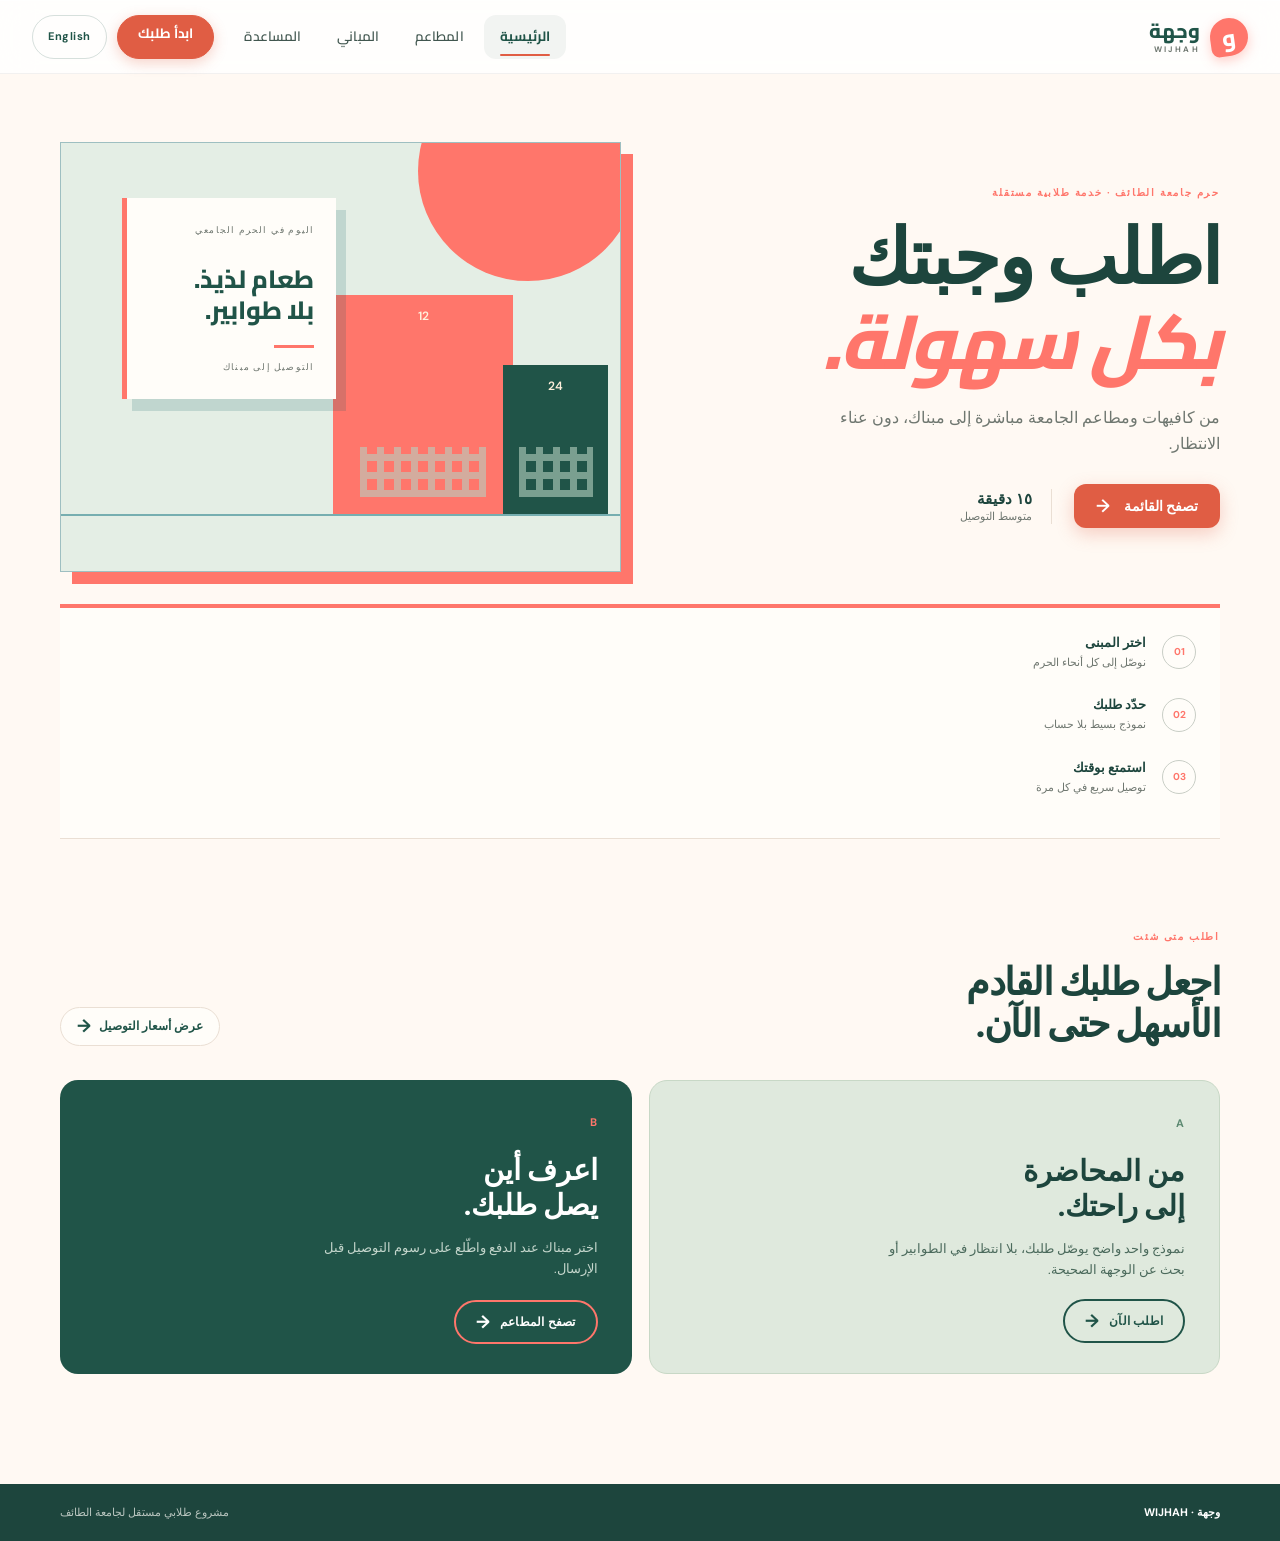
==== commit a59ab6f3: "save local version before merge" ====
--- a/frontend/index.html
+++ b/frontend/index.html
@@ -2,11 +2,11 @@
 <html lang="ar" dir="rtl">
 <head>
 
-   
+  
   <meta charset="UTF-8">
   <meta name="viewport" content="width=device-width, initial-scale=1.0">
   <title>وجهة | University food delivery</title>
-  <link rel="stylesheet" href="./style.css">
+  <link rel="stylesheet" href="style.css">
   <script>/* Set direction before first paint to avoid an LTR flash. */
     (function () {
       try {
@@ -19,7 +19,7 @@
         document.documentElement.setAttribute('dir', 'rtl');
       }
     }());
-  </script>
+ </script>
   <script src="script.js" defer></script>
 </head>
 <body>
@@ -74,6 +74,6 @@
     </section>
   </main>
   <footer class="site-footer"><div class="page-width"><span>وجهة · WIJHAH</span><span>Independent student project for Taif University · <span id="year"></span></span></div></footer>
-  <div class="cart-bar" id="cartBar" hidden></div>
+ <div class="cart-bar" id="cartBar" hidden></div>
 </body>
 </html>
--- a/frontend/style.css
+++ b/frontend/style.css
@@ -1,3 +1,125 @@
+@import url('https://fonts.googleapis.com/css2?family=Cairo:wght@400;500;600;700;800&family=DM+Sans:wght@400;500;600;700&display=swap');
+
+:root {
+  --ink:#1d453d; --muted:#6f7770; --cream:#fff9f3; --paper:#fffdf9;
+  --green:#205448; --mint:#e4eee5; --orange:#ff766b; --gold:#f6c656;
+  --line:#eadfd4; --coral:#ff766b; --sage:#dfe9dd; --sage-edge:#c8d8c6;
+
+  /* Accent used for focus rings and form highlights. */
+  --accent:#e05d44;
+  --accent-ring:rgba(224,93,68,.1);
+  --accent-ring-strong:rgba(224,93,68,.28);
+
+  /* Elevation scale, shared by cards and interactive surfaces. */
+  --shadow-sm:0 2px 8px rgba(0,0,0,.04);
+  --shadow-md:0 10px 30px rgba(0,0,0,.04);
+  --shadow-lift:0 16px 40px rgba(29,69,61,.13);
+
+  --radius-sm:10px;
+  --radius-md:12px;
+  --radius-lg:18px;
+  --tap:44px; /* minimum comfortable touch target */
+}
+* { box-sizing:border-box; }
+html { scroll-behavior:smooth; }
+body { margin:0; color:var(--ink); background:var(--cream); font-family:'Cairo','DM Sans',sans-serif; font-size:15px; line-height:1.6; overflow-x:hidden; }
+.page-width { width:min(1160px, calc(100% - 64px)); margin:0 auto; }
+/* Frosted-glass header. The page scrolls behind a translucent blur,
+   so the hairline + shadow carry the separation instead of a solid fill. */
+.site-header {
+  position:sticky; top:0; z-index:50; width:100%;
+  padding:0 max(32px, calc((100% - 1280px) / 2));
+  min-height:74px; display:flex; align-items:center; justify-content:space-between; gap:32px;
+  background:rgba(255,255,255,.85);
+  -webkit-backdrop-filter:blur(16px) saturate(180%);
+  backdrop-filter:blur(16px) saturate(180%);
+  border-bottom:1px solid rgba(0,0,0,.05);
+  box-shadow:0 1px 0 rgba(255,255,255,.6) inset;
+}
+/* Safari and older engines: fall back to an opaque bar if blur is unsupported. */
+@supports not ((backdrop-filter:blur(1px)) or (-webkit-backdrop-filter:blur(1px))) {
+  .site-header { background:rgba(255,253,249,.98); }
+}
+
+.brand, .brand:link, .brand:visited { display:flex; align-items:center; gap:10px; min-height:var(--tap); color:var(--ink); font-size:18px; font-weight:700; letter-spacing:0; text-decoration:none; transition:opacity .2s ease; }
+.brand:hover { opacity:.82; }
+.brand-mark { display:grid; place-items:center; width:38px; height:38px; border-radius:50% 50% 50% 8px; background:var(--orange); color:white; font:800 23px/1 'Cairo',sans-serif; box-shadow:0 4px 12px rgba(255,118,107,.35); transform:rotate(-8deg); }
+.brand-wordmark { display:flex; flex-direction:column; line-height:1; }
+.brand-arabic { color:var(--green); font:800 20px/1 'Cairo',sans-serif; }
+.brand-wordmark small { margin-top:4px; color:var(--muted); font:700 8px/1 'DM Sans',sans-serif; letter-spacing:2.4px; }
+.brand-accent { color:var(--orange); }
+/* Top navigation. Text is ink-on-glass, so colour comes from the brand palette
+   rather than the browser's default link blue. */
+.main-nav { display:flex; align-items:center; gap:4px; color:#41564f; font:600 13.5px/1 'Cairo','DM Sans',sans-serif; letter-spacing:.1px; }
+
+.main-nav a,
+.main-nav a:link,
+.main-nav a:visited { position:relative; color:inherit; text-decoration:none; }
+
+/* Pill tabs. Transparent border keeps the height stable between states so
+   hovering never nudges the layout. */
+.main-nav a:not(.nav-cta) {
+  display:inline-flex; align-items:center;
+  min-height:var(--tap); padding:9px 15px;
+  border:1px solid transparent; border-radius:var(--radius-md);
+  transition:color .2s ease, background-color .2s ease, border-color .2s ease;
+}
+.main-nav a:not(.nav-cta):hover { color:var(--green); background:rgba(32,84,72,.06); border-color:rgba(32,84,72,.08); }
+
+/* Active tab: brand-green text, tinted pill, and a bottom indicator. */
+.main-nav a:not(.nav-cta).active { color:var(--green); font-weight:700; background:rgba(32,84,72,.06); }
+.main-nav a:not(.nav-cta).active::after { content:''; position:absolute; left:15px; right:15px; bottom:2px; height:2px; border-radius:2px; background:var(--accent); }
+
+.main-nav a:focus-visible,
+.language-toggle:focus-visible,
+.mobile-nav-toggle:focus-visible { outline:2px solid var(--accent); outline-offset:2px; border-radius:var(--radius-md); }
+
+/* Primary CTA — filled, with a lift, coloured shadow and a press state. */
+.main-nav .nav-cta {
+  margin-inline-start:10px; padding:11px 20px; min-height:var(--tap);
+  border:1px solid var(--accent); border-radius:999px;
+  background:var(--accent); color:#fff; font-weight:700; white-space:nowrap;
+  box-shadow:0 4px 14px var(--accent-ring-strong);
+  transition:background-color .2s ease, box-shadow .2s ease, transform .18s ease;
+}
+/* Explicit, repeated so the generic `a { color:inherit }` reset cannot win. */
+.main-nav a.nav-cta,
+.main-nav a.nav-cta:link,
+.main-nav a.nav-cta:visited { color:#fff; }
+.main-nav .nav-cta:hover { background:#d0523a; color:#fff; box-shadow:0 10px 24px var(--accent-ring-strong); transform:translateY(-2px); }
+.main-nav .nav-cta:active { transform:translateY(0); box-shadow:0 2px 8px var(--accent-ring-strong); }
+.main-nav .nav-cta.active-cta { background:var(--accent); box-shadow:0 10px 24px var(--accent-ring-strong); }
+
+.language-toggle {
+  margin-inline-start:6px; padding:9px 15px; min-height:var(--tap);
+  border:1px solid rgba(32,84,72,.18); border-radius:999px; background:transparent;
+  color:var(--green); cursor:pointer; font:700 11px/1 'DM Sans',sans-serif; letter-spacing:.5px;
+  transition:background-color .2s ease, border-color .2s ease, color .2s ease, transform .18s ease;
+}
+.language-toggle:hover { background:rgba(32,84,72,.07); border-color:rgba(32,84,72,.3); transform:translateY(-1px); }
+
+.mobile-nav-toggle {
+  display:none; padding:10px 14px; min-height:var(--tap);
+  border:1px solid rgba(32,84,72,.18); border-radius:999px; background:transparent;
+  color:var(--green); cursor:pointer; font:700 11px/1 'DM Sans',sans-serif;
+  transition:background-color .2s ease, border-color .2s ease, color .2s ease;
+}
+.mobile-nav-toggle:hover { background:rgba(32,84,72,.07); border-color:rgba(32,84,72,.3); }
+.hero { min-height:530px; display:grid; grid-template-columns:1fr 1.02fr; align-items:center; gap:50px; padding-top:35px; }
+.eyebrow { margin:0 0 17px; color:var(--orange); font-size:10px; font-weight:700; letter-spacing:1.8px; }
+h1,h2,h3,p { margin-top:0; }
+h1 { margin-bottom:20px; font-size:clamp(45px, 6vw, 76px); line-height:1.08; letter-spacing:-1.8px; font-weight:800; }
+h1 em,h2 em { color:var(--orange); font-family:'Cairo',sans-serif; font-weight:800; }
+.hero-text { max-width:390px; margin-bottom:28px; color:var(--muted); font-size:16px; }
+.hero-actions { display:flex; align-items:center; gap:22px; }
+.button {
+  display:inline-flex; align-items:center; justify-content:center; gap:14px;
+  min-height:var(--tap); padding:13px 22px;
+  border:0; border-radius:var(--radius-md);
+  font:600 13.5px 'DM Sans',sans-serif; cursor:pointer;
+  transition:transform .18s ease, background-color .2s ease, box-shadow .2s ease;
+}
+.button:hover { transform:translateY(-2px); }
 .button:active { transform:translateY(0); }
 .button:focus-visible { outline:2px solid var(--accent); outline-offset:3px; }
 .button-primary { background:var(--accent); color:white; box-shadow:0 6px 18px var(--accent-ring-strong); }
@@ -22,22 +144,22 @@
 .building-two { right:2%; width:105px; height:150px; padding-top:13px; background:var(--green); }
 .ground-line { position:absolute; bottom:55px; left:0; right:0; border-bottom:2px solid #76aeb0; }
 /* Steps (01 / 02 / 03). The container stacks; each step is a row whose number
-  badge leads and whose text follows. `row` + logical flow mirrors on its own,
-  so no [dir="rtl"] override is needed. */
+   badge leads and whose text follows. `row` + logical flow mirrors on its own,
+   so no [dir="rtl"] override is needed. */
 .quick-strip {
-display:flex; flex-direction:column; align-items:stretch;
-gap:24px; padding-block:25px 42px; padding-inline:24px;
-border-top:4px solid var(--orange); border-bottom:1px solid var(--line);
-background:var(--paper); text-align:start;
+  display:flex; flex-direction:column; align-items:stretch;
+  gap:24px; padding-block:25px 42px; padding-inline:24px;
+  border-top:4px solid var(--orange); border-bottom:1px solid var(--line);
+  background:var(--paper); text-align:start;
 }
 .quick-strip > div {
-display:flex; flex-direction:row; align-items:center; justify-content:flex-start;
-gap:16px; text-align:start; min-width:0;
+  display:flex; flex-direction:row; align-items:center; justify-content:flex-start;
+  gap:16px; text-align:start; min-width:0;
 }
 .quick-icon {
-display:grid; place-items:center; flex:0 0 auto;
-width:34px; height:34px; border:1px solid #c9cec6; border-radius:50%;
-color:var(--orange); font-size:10px; font-weight:700;
+  display:grid; place-items:center; flex:0 0 auto;
+  width:34px; height:34px; border:1px solid #c9cec6; border-radius:50%;
+  color:var(--orange); font-size:10px; font-weight:700;
 }
 .quick-strip > div > div { min-width:0; }
 .quick-strip strong,.quick-strip small { display:block; }
@@ -78,51 +200,51 @@
 .order-layout,.contact-layout { display:grid; grid-template-columns:1.35fr .75fr; gap:70px; align-items:start; }
 .form-section { padding:0 0 28px; margin-bottom:29px; border-bottom:1px solid var(--line); }
 .form-section-title {
-display:flex; flex-direction:row; align-items:center; justify-content:flex-start;
-gap:16px; margin-bottom:22px; text-align:start;
+  display:flex; flex-direction:row; align-items:center; justify-content:flex-start;
+  gap:16px; margin-bottom:22px; text-align:start;
 }
 .form-section-title span { display:grid; place-items:center; width:26px; height:26px; border-radius:50%; background:rgba(224,93,68,.1); color:var(--accent); font-size:11px; font-weight:700; }
 .form-section-title h2 { margin:0; font-size:19px; letter-spacing:-.3px; }
 .field-row { display:grid; grid-template-columns:1fr 1fr; gap:18px; align-items:start; }
 
 /* ---- Field wrapper ----
-  Every control sits in a .field so label, control and hint share one rhythm.
-  The label is always its own line, which keeps English and Arabic aligned. */
+   Every control sits in a .field so label, control and hint share one rhythm.
+   The label is always its own line, which keeps English and Arabic aligned. */
 .field { display:block; margin-bottom:18px; min-width:0; }
 .field-row .field,
 .field:last-child { margin-bottom:0; }
 
 /* ---- Labels ----
-  Scoped to .field so nav/utility labels are never caught by this rule, and
-  scoped to direct children so a future nested label cannot stack twice. */
+   Scoped to .field so nav/utility labels are never caught by this rule, and
+   scoped to direct children so a future nested label cannot stack twice. */
 .field > label {
-display:block;
-margin-bottom:8px;
-color:var(--ink);
-font-size:12.5px;
-font-weight:600;
-letter-spacing:.1px;
-line-height:1.4;
-text-align:start;
+  display:block;
+  margin-bottom:8px;
+  color:var(--ink);
+  font-size:12.5px;
+  font-weight:600;
+  letter-spacing:.1px;
+  line-height:1.4;
+  text-align:start;
 }
 
 /* ---- Shared control styling (input, select, textarea) ---- */
 input,
 select,
 textarea {
-text-decoration:none !important;   /* never inherit an underline or squiggle */
-display:block;
-width:100%;
-max-width:100%;
-min-height:var(--tap);
-padding:13px 16px;
-border:1px solid rgba(0,0,0,.1);
-border-radius:var(--radius-md);
-outline:none;
-background:var(--paper);
-color:var(--ink);
-font:400 14px 'DM Sans',sans-serif;
-transition:border-color .2s ease, box-shadow .2s ease, background-color .2s ease;
+  text-decoration:none !important;   /* never inherit an underline or squiggle */
+  display:block;
+  width:100%;
+  max-width:100%;
+  min-height:var(--tap);
+  padding:13px 16px;
+  border:1px solid rgba(0,0,0,.1);
+  border-radius:var(--radius-md);
+  outline:none;
+  background:var(--paper);
+  color:var(--ink);
+  font:400 14px 'DM Sans',sans-serif;
+  transition:border-color .2s ease, box-shadow .2s ease, background-color .2s ease;
 }
 textarea { min-height:104px; padding-top:14px; padding-bottom:14px; resize:vertical; }
 
@@ -130,8 +252,8 @@
 textarea::placeholder { color:#9aa3a0; }
 
 /* Spelling/grammar squiggles are a browser overlay, not real decoration -
-  `spellcheck="false"` in the markup is what switches them off. This hides the
-  residual decoration browsers may still paint on autofilled or invalid fields. */
+   `spellcheck="false"` in the markup is what switches them off. This hides the
+   residual decoration browsers may still paint on autofilled or invalid fields. */
 input,
 textarea,
 select,
@@ -144,32 +266,32 @@
 input:focus,
 select:focus,
 textarea:focus {
-border-color:var(--accent);
-box-shadow:0 0 0 4px var(--accent-ring);
-background:#fff;
+  border-color:var(--accent);
+  box-shadow:0 0 0 4px var(--accent-ring);
+  background:#fff;
 }
 
 /* Invalid state (HTML5 constraint validation) reads as a warning, not an error,
-  until the user has actually interacted - :user-invalid handles that. */
+   until the user has actually interacted - :user-invalid handles that. */
 input:user-invalid,
 select:user-invalid,
 textarea:user-invalid { border-color:rgba(224,93,68,.55); }
 
 /* ---- Select: strip the native chrome, draw our own arrow ---- */
 select {
-appearance:none;
--webkit-appearance:none;
--moz-appearance:none;
-padding-inline-end:46px;     /* room for the arrow */
-cursor:pointer;
-/* Inline SVG chevron, so there is no extra request and it scales cleanly. */
-background-image:url("data:image/svg+xml,%3Csvg xmlns='http://www.w3.org/2000/svg' width='14' height='9' viewBox='0 0 14 9' fill='none'%3E%3Cpath d='M1 1.5L7 7.5L13 1.5' stroke='%23205448' stroke-width='2' stroke-linecap='round' stroke-linejoin='round'/%3E%3C/svg%3E");
-background-repeat:no-repeat;
-background-position:right 18px center;
-background-size:14px 9px;
-text-overflow:ellipsis;      /* long option text truncates, never scrolls */
-white-space:nowrap;
-overflow:hidden;
+  appearance:none;
+  -webkit-appearance:none;
+  -moz-appearance:none;
+  padding-inline-end:46px;     /* room for the arrow */
+  cursor:pointer;
+  /* Inline SVG chevron, so there is no extra request and it scales cleanly. */
+  background-image:url("data:image/svg+xml,%3Csvg xmlns='http://www.w3.org/2000/svg' width='14' height='9' viewBox='0 0 14 9' fill='none'%3E%3Cpath d='M1 1.5L7 7.5L13 1.5' stroke='%23205448' stroke-width='2' stroke-linecap='round' stroke-linejoin='round'/%3E%3C/svg%3E");
+  background-repeat:no-repeat;
+  background-position:right 18px center;
+  background-size:14px 9px;
+  text-overflow:ellipsis;      /* long option text truncates, never scrolls */
+  white-space:nowrap;
+  overflow:hidden;
 }
 [dir="rtl"] select { background-position:left 18px center; }
 
@@ -198,11 +320,11 @@
 .map-building { position:absolute; z-index:3; display:grid; place-items:center; width:32px; height:29px; padding:0; border:2px solid white; border-radius:3px; background:var(--green); color:white; cursor:pointer; font:700 11px 'DM Sans',sans-serif; box-shadow:0 2px 0 rgba(18,52,59,.25); transform:translate(-50%,0); transition:transform .2s,background .2s; }.map-building:hover,.map-building.selected { z-index:4; background:var(--coral); transform:translate(-50%,0) scale(1.25); }.map-disclaimer { margin:0 0 30px; color:var(--muted); font-size:11px; }
 .vendor-intro { margin-bottom:42px; }.vendor-toolbar { display:flex; align-items:end; justify-content:space-between; padding:18px 0; margin-bottom:22px; border-top:1px solid var(--line); border-bottom:1px solid var(--line); }.vendor-toolbar strong,.vendor-toolbar span { display:block; }.vendor-toolbar strong { font-size:13px; }.vendor-toolbar span { margin-top:3px; color:var(--muted); font-size:11px; }.vendor-grid { display:grid; grid-template-columns:repeat(2,1fr); gap:18px; }.vendor-card { position:relative; overflow:hidden; background:var(--paper); border:1px solid var(--line); border-radius:var(--radius-md); box-shadow:var(--shadow-sm); transition:transform .22s ease, box-shadow .22s ease, border-color .22s ease; }
 .vendor-card:hover { transform:translateY(-3px); box-shadow:var(--shadow-lift); border-color:rgba(32,84,72,.18); }.vendor-card::before { content:''; display:block; height:9px; background:var(--green); }.vendor-card.accent-gold::before { background:var(--orange); }.vendor-card.accent-coral::before { background:var(--coral); }.vendor-card.accent-mint::before { background:#8fb27d; }.vendor-card.accent-blue::before { background:#6999a5; }.vendor-card-body { padding:23px; }.vendor-card-header { display:flex; align-items:start; justify-content:space-between; gap:15px; }.vendor-card h2 { margin:0 0 5px; font-size:24px; letter-spacing:-.6px; }.vendor-category { color:var(--muted); font-size:11px; }.vendor-eta { min-width:55px; padding:7px 8px; background:var(--cream); color:var(--green); font-size:10px; font-weight:700; text-align:center; }.vendor-meta { display:flex; gap:15px; margin:21px 0 16px; color:var(--muted); font-size:11px; }.vendor-menu { border-top:1px solid var(--line); }/* Menu row: text on the start side, price + add button on the end side.
-  Logical properties keep both RTL and LTR correct without extra overrides. */
+   Logical properties keep both RTL and LTR correct without extra overrides. */
 .menu-row {
-display:flex; align-items:center; justify-content:space-between;
-gap:12px; padding:13px 0; border-bottom:1px solid var(--line);
-transition:background-color .2s ease;
+  display:flex; align-items:center; justify-content:space-between;
+  gap:12px; padding:13px 0; border-bottom:1px solid var(--line);
+  transition:background-color .2s ease;
 }
 .menu-row:hover { background:rgba(32,84,72,.035); }
 .menu-row strong,.menu-row small { display:block; }
@@ -210,42 +332,42 @@
 .menu-row small { margin-top:2px; color:var(--muted); font-size:10.5px; }
 
 /* Text column: takes the slack, but min-width:0 lets long words wrap/ellipsis
-  instead of forcing the row wider than its container. */
+   instead of forcing the row wider than its container. */
 .menu-row > div:first-child { flex:1 1 auto; min-width:0; text-align:start; }
 
 /* Action cluster: price and button stay glued together on the end side. */
 .menu-price {
-display:flex; align-items:center; gap:10px;
-flex:0 0 auto; margin-inline-start:auto;
-color:var(--green); font-size:12.5px; font-weight:700;
-font-variant-numeric:tabular-nums; white-space:nowrap;
+  display:flex; align-items:center; gap:10px;
+  flex:0 0 auto; margin-inline-start:auto;
+  color:var(--green); font-size:12.5px; font-weight:700;
+  font-variant-numeric:tabular-nums; white-space:nowrap;
 }
 .menu-add {
-display:grid; place-items:center; flex:0 0 auto;
-width:36px; height:36px; padding:0;
-border:1px solid var(--green); border-radius:var(--radius-sm);
-background:transparent; color:var(--green);
-cursor:pointer; font-size:18px; line-height:1;
-transition:background-color .2s ease, color .2s ease, transform .18s ease;
+  display:grid; place-items:center; flex:0 0 auto;
+  width:36px; height:36px; padding:0;
+  border:1px solid var(--green); border-radius:var(--radius-sm);
+  background:transparent; color:var(--green);
+  cursor:pointer; font-size:18px; line-height:1;
+  transition:background-color .2s ease, color .2s ease, transform .18s ease;
 }
 .menu-add:hover { background:var(--green); color:white; transform:scale(1.06); }
 .menu-add:active { transform:scale(.96); }
 .menu-add:focus-visible { outline:2px solid var(--accent); outline-offset:2px; }
 /* ---- Summary / info panel ---- */
 .order-summary,.contact-info {
-padding:32px;
-background:#f2ddcf;
-border:1px solid rgba(29,43,42,.06);
-border-radius:var(--radius-lg);
-box-shadow:var(--shadow-md);
+  padding:32px;
+  background:#f2ddcf;
+  border:1px solid rgba(29,43,42,.06);
+  border-radius:var(--radius-lg);
+  box-shadow:var(--shadow-md);
 }
 .order-summary h2,.contact-info h2 { margin-bottom:28px; font:800 27px/1.25 'Cairo',sans-serif; letter-spacing:-.5px; }
 
 /* Price breakdown: label left, value right, generous row rhythm. */
 .price-line {
-display:flex; align-items:baseline; justify-content:space-between; gap:14px;
-padding:14px 0; border-top:1px solid rgba(29,43,42,.14);
-color:#5c6b64; font-size:12.5px;
+  display:flex; align-items:baseline; justify-content:space-between; gap:14px;
+  padding:14px 0; border-top:1px solid rgba(29,43,42,.14);
+  color:#5c6b64; font-size:12.5px;
 }
 .price-line span { min-width:0; }
 .price-line strong { color:var(--green); font-size:13.5px; font-weight:700; font-variant-numeric:tabular-nums; }
@@ -271,29 +393,29 @@
 .cart-row strong { font-size:12.5px; }
 .cart-row small { margin-top:2px; color:#65716b; font-size:10.5px; }
 .cart-remove {
-display:grid; place-items:center; flex:none;
-width:32px; height:32px; padding:0;
-border:0; border-radius:50%; background:transparent;
-color:var(--coral); cursor:pointer; font-size:19px; line-height:1;
-transition:background-color .2s ease, color .2s ease, transform .18s ease;
+  display:grid; place-items:center; flex:none;
+  width:32px; height:32px; padding:0;
+  border:0; border-radius:50%; background:transparent;
+  color:var(--coral); cursor:pointer; font-size:19px; line-height:1;
+  transition:background-color .2s ease, color .2s ease, transform .18s ease;
 }
 .cart-remove:hover { background:rgba(224,93,68,.12); color:#c9482f; transform:scale(1.08); }
 .cart-empty { margin:0 0 8px; color:#65716b; font-size:12px; }
 .tracking-layout { display:grid; grid-template-columns:1.2fr .8fr; gap:30px; margin-top:52px; }.tracking-card,.tracking-summary { padding:30px; background:var(--paper); border:1px solid var(--line); border-radius:18px; }.tracking-summary { background:var(--green); color:white; }.tracking-header { display:flex; align-items:start; justify-content:space-between; padding-bottom:25px; border-bottom:1px solid var(--line); }.tracking-header strong { display:block; font-size:20px; letter-spacing:1px; }.tracking-header .eyebrow { margin-bottom:5px; }.demo-badge { padding:6px 9px; background:var(--orange); color:var(--ink); font-size:10px; font-weight:700; }.tracking-steps { padding-top:24px; }.tracking-step { position:relative; display:flex; gap:15px; padding:0 0 27px; }.tracking-step:last-child { padding-bottom:0; }.tracking-step:not(:last-child)::after { content:''; position:absolute; left:12px; top:28px; bottom:0; width:2px; background:var(--line); }.tracking-step.done:not(:last-child)::after,.tracking-step.current:not(:last-child)::after { background:var(--orange); }.step-dot { position:relative; z-index:1; display:grid; place-items:center; flex:none; width:26px; height:26px; border:2px solid var(--line); border-radius:50%; background:var(--paper); color:var(--muted); font-size:11px; }.tracking-step.done .step-dot,.tracking-step.current .step-dot { border-color:var(--orange); background:var(--orange); color:var(--ink); }.tracking-step strong,.tracking-step small { display:block; }.tracking-step strong { font-size:13px; }.tracking-step small { margin-top:3px; color:var(--muted); font-size:11px; }.tracking-summary h2 { margin-bottom:8px; font:800 28px/1.2 'Cairo',sans-serif; }.tracking-summary > p:not(.eyebrow) { color:#c5d5cc; font-size:13px; }.tracking-summary .price-line { margin-top:28px; border-color:#5c8580; }.tracking-summary .price-line strong { color:var(--orange); }.tracking-summary .button { margin-top:25px; background:var(--orange); color:white; }
 /* ---------------------------------------------------------------------------
-  Tablet: the two-column form/summary layout gets tight below ~992px, so the
-  summary drops beneath the form and the side rail becomes full width.
-  --------------------------------------------------------------------------- */
+   Tablet: the two-column form/summary layout gets tight below ~992px, so the
+   summary drops beneath the form and the side rail becomes full width.
+   --------------------------------------------------------------------------- */
 
 /* ---------------------------------------------------------------------------
-  Persistent floating cart bar
-  Appears on every page once the cart is non-empty; routes to checkout.
-  --------------------------------------------------------------------------- */
+   Persistent floating cart bar
+   Appears on every page once the cart is non-empty; routes to checkout.
+   --------------------------------------------------------------------------- */
 .cart-bar {
-position:fixed; z-index:60;
-left:50%; transform:translateX(-50%);
-bottom:calc(16px + env(safe-area-inset-bottom, 0px));
-width:calc(100% - 32px); max-width:480px;
+  position:fixed; z-index:60;
+  left:50%; transform:translateX(-50%);
+  bottom:calc(16px + env(safe-area-inset-bottom, 0px));
+  width:calc(100% - 32px); max-width:480px;
 }
 .cart-bar[hidden] { display:none; }
 .cart-bar-inner { display:flex; align-items:center; gap:16px; padding:12px 14px 12px 20px; border-radius:999px; background:var(--green); color:white; box-shadow:0 14px 40px rgba(29,69,61,.34), 0 2px 0 rgba(255,255,255,.08) inset; animation:cartBarIn .28s cubic-bezier(.2,.9,.3,1.2); }
@@ -308,205 +430,205 @@
 .cart-bar.cart-bar-summary .cart-bar-inner { padding:10px 18px; opacity:.96; }
 
 @media (max-width:992px) {
-.order-layout,
-.contact-layout,
-.building-layout,
-.tracking-layout { grid-template-columns:1fr; gap:32px; }
-.side-note { order:-1; }
-.order-summary { order:2; }
-.vendor-grid { grid-template-columns:repeat(2,1fr); }
-.building-grid { grid-template-columns:repeat(4,1fr); }
-.menu-add { width:34px; height:34px; }   /* 34px + spacing clears the 44px tap target */
-
-/* Long vendor names wrap instead of squeezing the ETA badge. */
-.vendor-card-header { flex-wrap:wrap; gap:8px; }
-.menu-row { flex-wrap:wrap; gap:10px; }
-.menu-price { margin-inline-start:auto; }
-.tracking-step:not(:last-child)::after { top:26px; }
+  .order-layout,
+  .contact-layout,
+  .building-layout,
+  .tracking-layout { grid-template-columns:1fr; gap:32px; }
+  .side-note { order:-1; }
+  .order-summary { order:2; }
+  .vendor-grid { grid-template-columns:repeat(2,1fr); }
+  .building-grid { grid-template-columns:repeat(4,1fr); }
+  .menu-add { width:34px; height:34px; }   /* 34px + spacing clears the 44px tap target */
+
+  /* Long vendor names wrap instead of squeezing the ETA badge. */
+  .vendor-card-header { flex-wrap:wrap; gap:8px; }
+  .menu-row { flex-wrap:wrap; gap:10px; }
+  .menu-price { margin-inline-start:auto; }
+  .tracking-step:not(:last-child)::after { top:26px; }
 }
 
 @media (max-width:768px) {
-/* Tighter gutters, but never less than 20px so nothing clings to the edge. */
-.page-width { width:calc(100% - 40px); max-width:100%; }
-.site-header { min-height:68px; padding-inline:20px; }
-.main-nav { gap:2px; }
-
-.hero { display:block; padding-top:48px; min-height:0; }
-.hero-art { height:290px; margin-top:44px; }
-.campus-card { transform:scale(.82); transform-origin:top left; }
-.building-one { right:17%; width:130px; height:160px; }
-.building-two { right:0; width:75px; height:110px; }
-
-.quick-strip { grid-template-columns:1fr; gap:18px; padding:26px 0 34px; }
-.spotlight { padding:56px 0; }
-.section-heading { display:block; }
-.section-heading h2 { font-size:30px; margin-bottom:20px; }
-.spotlight-grid { grid-template-columns:1fr; gap:18px; }
-
-/* Single-column form flow with comfortable spacing. */
-.field-row { grid-template-columns:1fr; gap:18px; }
-.form-section { padding-bottom:26px; margin-bottom:26px; }
-.order-summary,.contact-info,.tracking-card,.tracking-summary,.side-note { padding:26px; }
-
-.building-grid { grid-template-columns:repeat(3,1fr); }
-.vendor-grid { grid-template-columns:1fr; gap:16px; }
-.inner-page { padding:52px 0 84px; }
-
-.site-footer .page-width { display:block; }
-.site-footer .page-width > span { display:block; padding:2px 0; }
-
-/* Cart bar: pull it in and drop the total (it repeats the summary below). */
-.cart-bar { bottom:14px; width:calc(100% - 32px); }
-.cart-bar-inner { gap:12px; padding:11px 14px 11px 18px; }
-.cart-bar-count { font-size:12.5px; }
-.cart-bar-total { display:none; }
-.cart-bar .cart-bar-cta { padding:11px 16px; font-size:11.5px; }
-.tracking-header { flex-wrap:wrap; gap:10px; }
-
-/* Roomier controls on touch screens. */
-input,select,textarea { min-height:48px; padding:14px 16px; }
-select { padding-inline-end:48px; }
-.cart-remove { width:38px; height:38px; }
+  /* Tighter gutters, but never less than 20px so nothing clings to the edge. */
+  .page-width { width:calc(100% - 40px); max-width:100%; }
+  .site-header { min-height:68px; padding-inline:20px; }
+  .main-nav { gap:2px; }
+
+  .hero { display:block; padding-top:48px; min-height:0; }
+  .hero-art { height:290px; margin-top:44px; }
+  .campus-card { transform:scale(.82); transform-origin:top left; }
+  .building-one { right:17%; width:130px; height:160px; }
+  .building-two { right:0; width:75px; height:110px; }
+
+  .quick-strip { grid-template-columns:1fr; gap:18px; padding:26px 0 34px; }
+  .spotlight { padding:56px 0; }
+  .section-heading { display:block; }
+  .section-heading h2 { font-size:30px; margin-bottom:20px; }
+  .spotlight-grid { grid-template-columns:1fr; gap:18px; }
+
+  /* Single-column form flow with comfortable spacing. */
+  .field-row { grid-template-columns:1fr; gap:18px; }
+  .form-section { padding-bottom:26px; margin-bottom:26px; }
+  .order-summary,.contact-info,.tracking-card,.tracking-summary,.side-note { padding:26px; }
+
+  .building-grid { grid-template-columns:repeat(3,1fr); }
+  .vendor-grid { grid-template-columns:1fr; gap:16px; }
+  .inner-page { padding:52px 0 84px; }
+
+  .site-footer .page-width { display:block; }
+  .site-footer .page-width > span { display:block; padding:2px 0; }
+
+  /* Cart bar: pull it in and drop the total (it repeats the summary below). */
+  .cart-bar { bottom:14px; width:calc(100% - 32px); }
+  .cart-bar-inner { gap:12px; padding:11px 14px 11px 18px; }
+  .cart-bar-count { font-size:12.5px; }
+  .cart-bar-total { display:none; }
+  .cart-bar .cart-bar-cta { padding:11px 16px; font-size:11.5px; }
+  .tracking-header { flex-wrap:wrap; gap:10px; }
+
+  /* Roomier controls on touch screens. */
+  input,select,textarea { min-height:48px; padding:14px 16px; }
+  select { padding-inline-end:48px; }
+  .cart-remove { width:38px; height:38px; }
 }
 
 /* ---------------------------------------------------------------------------
-  Phones (<600px)
-  Both directions get the same treatment: no physical left/right values, so
-  RTL mirrors automatically instead of needing a parallel set of overrides.
-  --------------------------------------------------------------------------- */
+   Phones (<600px)
+   Both directions get the same treatment: no physical left/right values, so
+   RTL mirrors automatically instead of needing a parallel set of overrides.
+   --------------------------------------------------------------------------- */
 @media (max-width:600px) {
-.page-width { width:calc(100% - 32px); }
-
-/* ---- Header: brand on its own row, nav scrolls horizontally beneath it ---- */
-.site-header {
-flex-wrap:wrap; align-items:center; gap:8px;
-padding-block:10px; padding-inline:16px;
-min-height:0;
-}
-.brand { flex:0 0 auto; }
-
-/* A single scrollable rail beats hiding links behind a toggle: every
-    destination stays one swipe away and nothing is ever truncated. */
-.main-nav {
-order:2;
-width:100%;
-flex-wrap:nowrap;
-justify-content:flex-start;
-gap:4px;
-overflow-x:auto;
-overflow-y:hidden;
-white-space:nowrap;
--webkit-overflow-scrolling:touch;
-scrollbar-width:none;          /* Firefox */
--ms-overflow-style:none;       /* legacy Edge */
-/* Inset on both ends so the first/last pill is not clipped by the edge. */
-scroll-padding-inline:16px;
-/* Vertical breathing room so focus rings and shadows are not cut off. */
-padding-block:4px;
-}
-.main-nav::-webkit-scrollbar { display:none; width:0; height:0; }
-
-.main-nav a,
-.main-nav .language-toggle,
-.main-nav .nav-cta { flex:0 0 auto; }
-/* Pill padding is what keeps items from touching the viewport edge. */
-.main-nav a:not(.nav-cta) { padding-inline:14px; }
-.main-nav .nav-cta { margin-inline-start:8px; }
-
-/* The header no longer wraps its own row, so the toggle stays in the rail. */
-.mobile-nav-toggle { display:none; }
-
-/* ---- Menu rows: text flexes, action cluster stays pinned and compact ---- */
-.menu-row { gap:12px; padding-block:14px; }
-.menu-row > div:first-child { flex:1 1 auto; min-width:0; text-align:start; }
-.menu-row strong { font-size:13px; overflow-wrap:anywhere; }
-.menu-row small { font-size:11px; overflow-wrap:anywhere; }
-.menu-price {
-display:flex; align-items:center; gap:10px;
-flex:0 0 auto; margin-inline-start:auto;
-white-space:nowrap;
-}
-/* 40px keeps the '+' comfortably tappable without crowding the price. */
-.menu-add { width:40px; height:40px; font-size:19px; }
-
-/* ---- Floating cart sits above the home indicator, never on the content ---- */
-.cart-bar {
-bottom:calc(16px + env(safe-area-inset-bottom, 0px));
-width:calc(100% - 32px);
-max-width:480px;
-left:50%;
-transform:translateX(-50%);
-}
-.cart-bar-inner {
-display:flex; flex-wrap:nowrap; align-items:center;
-justify-content:space-between;
-gap:10px;
-/* Logical padding keeps the CTA flush inside the pill in both directions. */
-padding-block:10px;
-padding-inline:16px 12px;
-border-radius:999px;
-}
-.cart-bar-count { flex:1 1 auto; min-width:0; font-size:12px; gap:8px; }
-.cart-bar-count > :last-child { min-width:0; overflow:hidden; text-overflow:ellipsis; white-space:nowrap; }
-.cart-bar-total { display:none; }   /* the summary already shows the total */
-.cart-bar .cart-bar-cta {
-flex:0 1 auto; min-width:0;
-padding:11px 16px; font-size:11.5px; min-height:var(--tap);
-border-radius:999px; text-align:center; white-space:nowrap;
-}
-.cart-bar .cart-bar-cta span { display:none; }  /* keep the CTA to one line */
-.cart-bar-badge { flex:0 0 auto; }
-
-/* Room for the fixed bar so it never covers the last row of content. */
-.inner-page { padding-bottom:120px; }
-body:has(.cart-bar:not([hidden])) main { padding-bottom:120px; }
-body:has(.cart-bar:not([hidden])) .site-footer { padding-bottom:120px; }
-
-/* ---- General phone polish ---- */
-.order-summary,.contact-info,.tracking-card,.tracking-summary,.side-note { padding:22px; }
-.vendor-card-body { padding:20px; }
-.building-grid { grid-template-columns:repeat(2,1fr); gap:8px; }
+  .page-width { width:calc(100% - 32px); }
+
+  /* ---- Header: brand on its own row, nav scrolls horizontally beneath it ---- */
+  .site-header {
+    flex-wrap:wrap; align-items:center; gap:8px;
+    padding-block:10px; padding-inline:16px;
+    min-height:0;
+  }
+  .brand { flex:0 0 auto; }
+
+  /* A single scrollable rail beats hiding links behind a toggle: every
+     destination stays one swipe away and nothing is ever truncated. */
+  .main-nav {
+    order:2;
+    width:100%;
+    flex-wrap:nowrap;
+    justify-content:flex-start;
+    gap:4px;
+    overflow-x:auto;
+    overflow-y:hidden;
+    white-space:nowrap;
+    -webkit-overflow-scrolling:touch;
+    scrollbar-width:none;          /* Firefox */
+    -ms-overflow-style:none;       /* legacy Edge */
+    /* Inset on both ends so the first/last pill is not clipped by the edge. */
+    scroll-padding-inline:16px;
+    /* Vertical breathing room so focus rings and shadows are not cut off. */
+    padding-block:4px;
+  }
+  .main-nav::-webkit-scrollbar { display:none; width:0; height:0; }
+
+  .main-nav a,
+  .main-nav .language-toggle,
+  .main-nav .nav-cta { flex:0 0 auto; }
+  /* Pill padding is what keeps items from touching the viewport edge. */
+  .main-nav a:not(.nav-cta) { padding-inline:14px; }
+  .main-nav .nav-cta { margin-inline-start:8px; }
+
+  /* The header no longer wraps its own row, so the toggle stays in the rail. */
+  .mobile-nav-toggle { display:none; }
+
+  /* ---- Menu rows: text flexes, action cluster stays pinned and compact ---- */
+  .menu-row { gap:12px; padding-block:14px; }
+  .menu-row > div:first-child { flex:1 1 auto; min-width:0; text-align:start; }
+  .menu-row strong { font-size:13px; overflow-wrap:anywhere; }
+  .menu-row small { font-size:11px; overflow-wrap:anywhere; }
+  .menu-price {
+    display:flex; align-items:center; gap:10px;
+    flex:0 0 auto; margin-inline-start:auto;
+    white-space:nowrap;
+  }
+  /* 40px keeps the '+' comfortably tappable without crowding the price. */
+  .menu-add { width:40px; height:40px; font-size:19px; }
+
+  /* ---- Floating cart sits above the home indicator, never on the content ---- */
+  .cart-bar {
+    bottom:calc(16px + env(safe-area-inset-bottom, 0px));
+    width:calc(100% - 32px);
+    max-width:480px;
+    left:50%;
+    transform:translateX(-50%);
+  }
+  .cart-bar-inner {
+    display:flex; flex-wrap:nowrap; align-items:center;
+    justify-content:space-between;
+    gap:10px;
+    /* Logical padding keeps the CTA flush inside the pill in both directions. */
+    padding-block:10px;
+    padding-inline:16px 12px;
+    border-radius:999px;
+  }
+  .cart-bar-count { flex:1 1 auto; min-width:0; font-size:12px; gap:8px; }
+  .cart-bar-count > :last-child { min-width:0; overflow:hidden; text-overflow:ellipsis; white-space:nowrap; }
+  .cart-bar-total { display:none; }   /* the summary already shows the total */
+  .cart-bar .cart-bar-cta {
+    flex:0 1 auto; min-width:0;
+    padding:11px 16px; font-size:11.5px; min-height:var(--tap);
+    border-radius:999px; text-align:center; white-space:nowrap;
+  }
+  .cart-bar .cart-bar-cta span { display:none; }  /* keep the CTA to one line */
+  .cart-bar-badge { flex:0 0 auto; }
+
+  /* Room for the fixed bar so it never covers the last row of content. */
+  .inner-page { padding-bottom:120px; }
+  body:has(.cart-bar:not([hidden])) main { padding-bottom:120px; }
+  body:has(.cart-bar:not([hidden])) .site-footer { padding-bottom:120px; }
+
+  /* ---- General phone polish ---- */
+  .order-summary,.contact-info,.tracking-card,.tracking-summary,.side-note { padding:22px; }
+  .vendor-card-body { padding:20px; }
+  .building-grid { grid-template-columns:repeat(2,1fr); gap:8px; }
 }
 
 @media (max-width:430px) {
-.page-width { width:calc(100% - 32px); }
-.site-header { position:relative; padding-inline:16px; min-height:64px; }
-
-.hero-actions { align-items:stretch; flex-direction:column; gap:16px; }
-.hero-actions .button { width:100%; }
-.delivery-note { padding-inline-start:0; border-inline-start:0; }
-.building-grid { grid-template-columns:repeat(2,1fr); }
-.spotlight-grid { grid-template-columns:1fr; }
-.hero h1 { letter-spacing:-1.6px; }
-
-/* Keep the footer clear of the floating bar. */
-body:has(.cart-bar:not([hidden])) .site-footer { padding-bottom:120px; }
-
-/* 16px minimum stops iOS from zooming when a field is focused. */
-input,select,textarea { font-size:16px; }
-.submit-button,.button { width:100%; text-align:center; }
-.form-status { display:block; margin:14px 0 0; }
+  .page-width { width:calc(100% - 32px); }
+  .site-header { position:relative; padding-inline:16px; min-height:64px; }
+
+  .hero-actions { align-items:stretch; flex-direction:column; gap:16px; }
+  .hero-actions .button { width:100%; }
+  .delivery-note { padding-inline-start:0; border-inline-start:0; }
+  .building-grid { grid-template-columns:repeat(2,1fr); }
+  .spotlight-grid { grid-template-columns:1fr; }
+  .hero h1 { letter-spacing:-1.6px; }
+
+  /* Keep the footer clear of the floating bar. */
+  body:has(.cart-bar:not([hidden])) .site-footer { padding-bottom:120px; }
+
+  /* 16px minimum stops iOS from zooming when a field is focused. */
+  input,select,textarea { font-size:16px; }
+  .submit-button,.button { width:100%; text-align:center; }
+  .form-status { display:block; margin:14px 0 0; }
 }
 
 /* Very narrow phones: keep the smallest usable gutters and let type breathe. */
 @media (max-width:360px) {
-.page-width { width:calc(100% - 24px); }
-.order-summary,.contact-info,.tracking-card,.tracking-summary { padding:20px; }
-.building-grid { grid-template-columns:1fr; }
-.feature-card { padding:26px 26px 88px; }
-.feature-card a { inset-inline-start:26px; }
-
-/* The <600px rail already wraps the header; just tighten the gutters. */
-.site-header { padding-inline:12px; }
-.main-nav { scroll-padding-inline:12px; }
-.menu-add { width:38px; height:38px; }
+  .page-width { width:calc(100% - 24px); }
+  .order-summary,.contact-info,.tracking-card,.tracking-summary { padding:20px; }
+  .building-grid { grid-template-columns:1fr; }
+  .feature-card { padding:26px 26px 88px; }
+  .feature-card a { inset-inline-start:26px; }
+
+  /* The <600px rail already wraps the header; just tighten the gutters. */
+  .site-header { padding-inline:12px; }
+  .main-nav { scroll-padding-inline:12px; }
+  .menu-add { width:38px; height:38px; }
 }
 [dir="rtl"] body { font-family:'DM Sans',Tahoma,sans-serif; }
 /* No row-reverse hacks: logical flow mirrors the flex rows above on its own.
-  Only the arrow glyphs need an explicit flip, because they are images. */
+   Only the arrow glyphs need an explicit flip, because they are images. */
 /* .delivery-note already uses logical padding/border, so no RTL override is needed. */
 /* Arrow glyphs are literal characters (&#8594; / &#8599;), not layout boxes, so
-  logical properties cannot mirror them. Flip them explicitly in RTL. */
+   logical properties cannot mirror them. Flip them explicitly in RTL. */
 [dir="rtl"] .main-nav .nav-cta span,
 [dir="rtl"] .button span,
 [dir="rtl"] .text-link span,
@@ -514,8 +636,8 @@
 [dir="rtl"] .cart-bar .cart-bar-cta span { display:inline-block; transform:scaleX(-1); }
 
 /* ---------------------------------------------------------------------------
-  Phone field (OrderPage)
-  --------------------------------------------------------------------------- */
+   Phone field (OrderPage)
+   --------------------------------------------------------------------------- */
 /* Helper text under a control, aligned with its label. */
 .field-example { display:block; margin:8px 0 0; color:var(--muted); font-size:10.5px; font-weight:500; line-height:1.45; text-align:start; }
 input[type="tel"] { font-variant-numeric:tabular-nums; letter-spacing:.5px; }
@@ -523,8 +645,8 @@
 
 /* Respect users who prefer reduced motion. */
 @media (prefers-reduced-motion:reduce) {
-* { animation-duration:.001ms !important; transition-duration:.001ms !important; }
-.cart-bar-inner { animation:none; }
+  * { animation-duration:.001ms !important; transition-duration:.001ms !important; }
+  .cart-bar-inner { animation:none; }
 }
 
 #buildingSelect,
@@ -532,20 +654,20 @@
 .field-hint,
 #feeHint,
 .field:has(#buildingSelect) {
-background-image: none !important;
-background: #ffffff !important;
-border: 1px solid #d1d5db !important;
-outline: none !important;
-text-decoration: none !important;
-box-shadow: none !important;
+    background-image: none !important;
+    background: #ffffff !important;
+    border: 1px solid #d1d5db !important;
+    outline: none !important;
+    text-decoration: none !important;
+    box-shadow: none !important;
 }
 
 #buildingSelect {
-height: 48px !important;
-line-height: 48px !important;
-padding: 0 16px !important;
-border-radius: 8px !important;
-width: 100% !important;
+    height: 48px !important;
+    line-height: 48px !important;
+    padding: 0 16px !important;
+    border-radius: 8px !important;
+    width: 100% !important;
 }
 
 .campus-map {
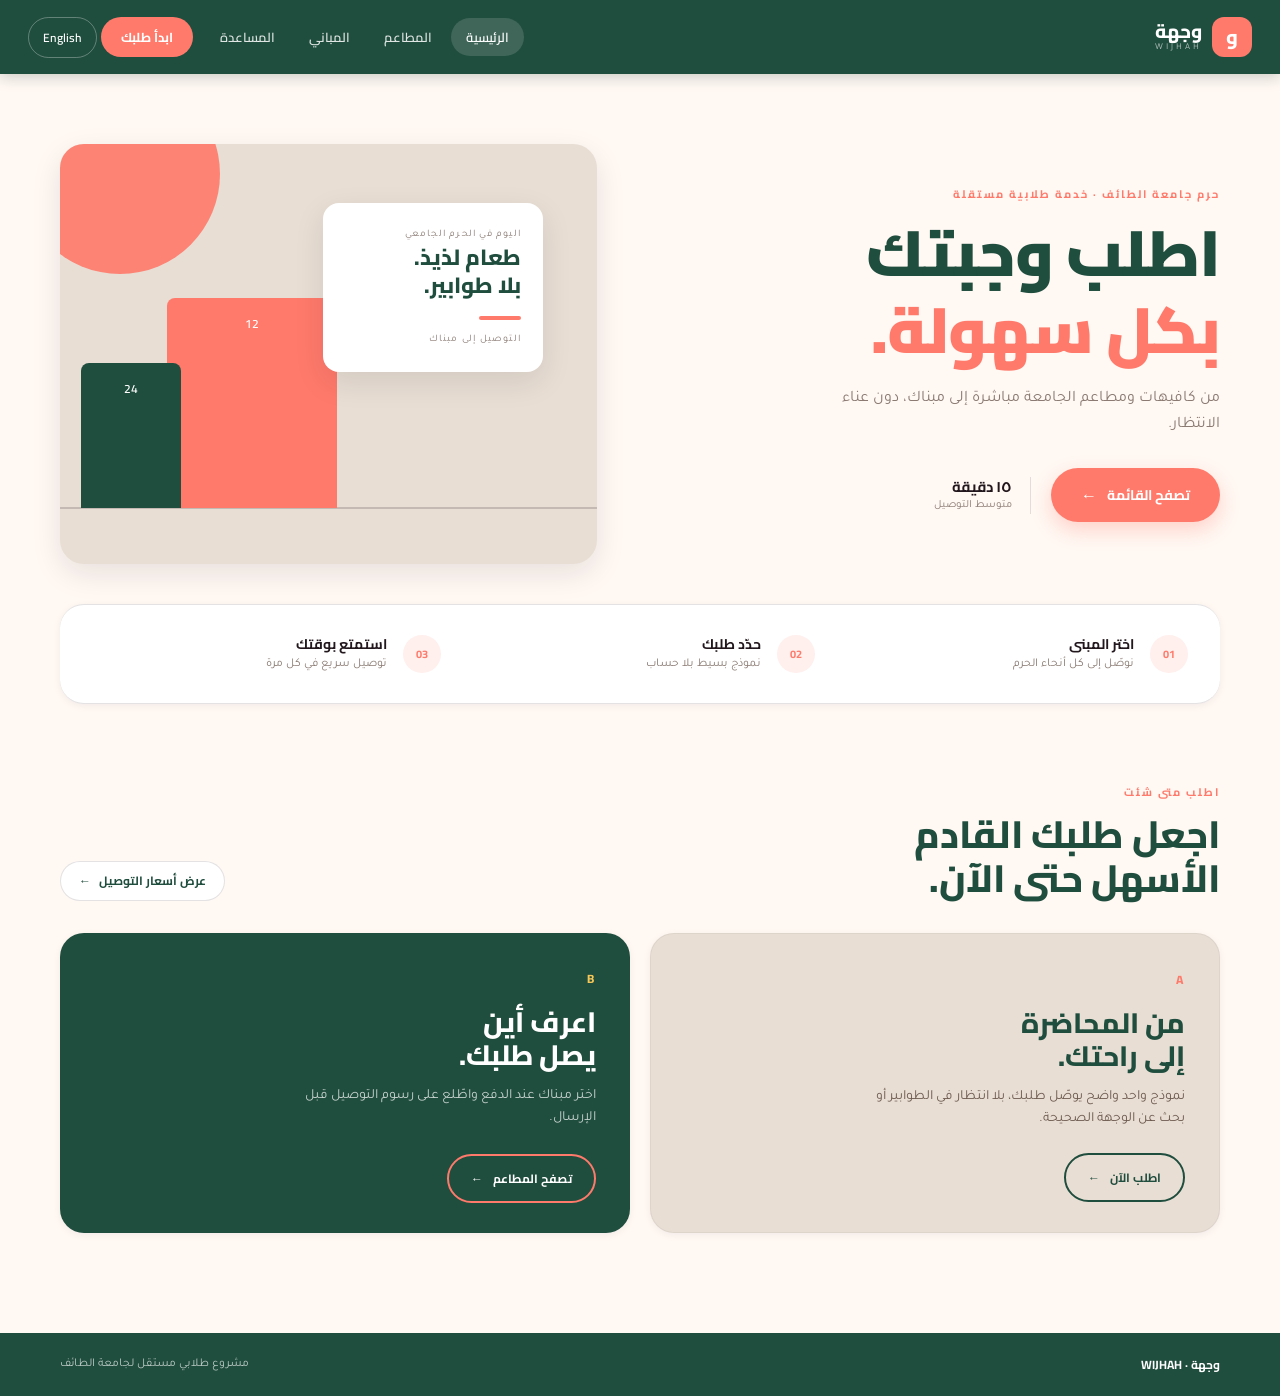
==== commit ba37b9ac: "final" ====
--- a/frontend/index.html
+++ b/frontend/index.html
@@ -2,11 +2,11 @@
 <html lang="ar" dir="rtl">
 <head>
 
-  
+   
   <meta charset="UTF-8">
   <meta name="viewport" content="width=device-width, initial-scale=1.0">
   <title>وجهة | University food delivery</title>
-  <link rel="stylesheet" href="style.css">
+  <link rel="stylesheet" href="./style.css">
   <script>/* Set direction before first paint to avoid an LTR flash. */
     (function () {
       try {
@@ -19,7 +19,12 @@
         document.documentElement.setAttribute('dir', 'rtl');
       }
     }());
- </script>
+  </script>
+  <script>/* Arm the page fade-in before first paint so there is no white flash. */
+    if (!document.documentElement.classList.contains('page-enter')) {
+      document.documentElement.classList.add('page-enter');
+    }
+  </script>
   <script src="script.js" defer></script>
 </head>
 <body>
@@ -74,6 +79,6 @@
     </section>
   </main>
   <footer class="site-footer"><div class="page-width"><span>وجهة · WIJHAH</span><span>Independent student project for Taif University · <span id="year"></span></span></div></footer>
- <div class="cart-bar" id="cartBar" hidden></div>
+  <div class="cart-bar" id="cartBar" hidden></div>
 </body>
 </html>
--- a/frontend/style.css
+++ b/frontend/style.css
@@ -1,681 +1,1206 @@
-@import url('https://fonts.googleapis.com/css2?family=Cairo:wght@400;500;600;700;800&family=DM+Sans:wght@400;500;600;700&display=swap');
-
+/* ==========================================================================
+   WIJHAH · وجهة — style.css
+   Brand identity build — coral / dark green / cream system
+   Fonts: Cairo (headings & UI) · Tajawal (body)
+   ========================================================================== */
+
+@import url('https://fonts.googleapis.com/css2?family=Cairo:wght@400;500;600;700;800;900&family=Tajawal:wght@400;500;700;800&display=swap');
+
+/* --------------------------------------------------------------------------
+   1. Brand tokens
+   -------------------------------------------------------------------------- */
 :root {
-  --ink:#1d453d; --muted:#6f7770; --cream:#fff9f3; --paper:#fffdf9;
-  --green:#205448; --mint:#e4eee5; --orange:#ff766b; --gold:#f6c656;
-  --line:#eadfd4; --coral:#ff766b; --sage:#dfe9dd; --sage-edge:#c8d8c6;
-
-  /* Accent used for focus rings and form highlights. */
-  --accent:#e05d44;
-  --accent-ring:rgba(224,93,68,.1);
-  --accent-ring-strong:rgba(224,93,68,.28);
-
-  /* Elevation scale, shared by cards and interactive surfaces. */
-  --shadow-sm:0 2px 8px rgba(0,0,0,.04);
-  --shadow-md:0 10px 30px rgba(0,0,0,.04);
-  --shadow-lift:0 16px 40px rgba(29,69,61,.13);
-
-  --radius-sm:10px;
-  --radius-md:12px;
-  --radius-lg:18px;
-  --tap:44px; /* minimum comfortable touch target */
-}
-* { box-sizing:border-box; }
-html { scroll-behavior:smooth; }
-body { margin:0; color:var(--ink); background:var(--cream); font-family:'Cairo','DM Sans',sans-serif; font-size:15px; line-height:1.6; overflow-x:hidden; }
-.page-width { width:min(1160px, calc(100% - 64px)); margin:0 auto; }
-/* Frosted-glass header. The page scrolls behind a translucent blur,
-   so the hairline + shadow carry the separation instead of a solid fill. */
+  --primary-color: #FF7A6B;    /* Main coral accent */
+  --secondary-color: #1F4D3E;  /* Dark green — headers, brand */
+  --bg-color: #FFF8F3;         /* Light cream background */
+  --card-bg: #FFFFFF;          /* Card surfaces */
+  --secondary-bg: #E8DED4;     /* Muted beige for background elements */
+  --highlight-color: #F6C656;  /* Yellow highlight badge */
+  --text-color: #22171D;       /* Dark neutral text */
+
+  /* Derived tones */
+  --primary-soft: #FF9487;                 /* coral hover */
+  --primary-tint: rgba(255, 122, 107, .12);/* coral washes */
+  --green-deep: #16382D;                   /* darker green for hover */
+  --text-muted: #8A7A72;                   /* secondary text */
+  --line: rgba(34, 23, 29, .12);           /* hairline borders */
+  --ring: rgba(255, 122, 107, .35);        /* focus halo */
+  --shadow-sm: 0 2px 8px rgba(34, 23, 29, .06);
+  --shadow-md: 0 10px 30px rgba(34, 23, 29, .10);
+  --shadow-lift: 0 16px 40px rgba(34, 23, 29, .14);
+
+  /* Type */
+  --font-heading: 'Cairo', 'Tajawal', sans-serif;
+  --font-body: 'Tajawal', 'Cairo', sans-serif;
+
+  /* Shape & rhythm */
+  --radius-sm: 10px;
+  --radius-md: 16px;
+  --radius-lg: 24px;
+  --radius-pill: 999px;
+  --tap: 46px;
+}
+
+/* --------------------------------------------------------------------------
+   2. Reset & base
+   -------------------------------------------------------------------------- */
+*,
+*::before,
+*::after {
+  margin: 0;
+  padding: 0;
+  box-sizing: border-box;
+}
+
+html { scroll-behavior: smooth; }
+
+body {
+  min-height: 100vh;
+  background: var(--bg-color);
+  color: var(--text-color);
+  font-family: var(--font-body);
+  font-weight: 400;
+  font-size: 15px;
+  line-height: 1.6;
+  -webkit-font-smoothing: antialiased;
+}
+
+/* --------------------------------------------------------------------------
+   Page transition — no white flash between navigations
+   Pages get `page-enter` on first paint (added inline in each document's
+   <html>), which fades the whole page up from a soft cream wash. Outgoing
+   navigations fade the body down via `.page-leaving` before the browser
+   commits the next document.
+   -------------------------------------------------------------------------- */
+@keyframes pageFadeIn {
+  from { opacity: 0; }
+  to   { opacity: 1; }
+}
+
+html.page-enter body {
+  opacity: 0;
+  animation: pageFadeIn .45s cubic-bezier(.4, 0, .2, 1) forwards;
+  /* Promote to its own layer so the fade stays smooth on mobile GPUs. */
+  will-change: opacity;
+}
+
+/* Fade-out on exit. Kept short so the next page feels instant, and the
+   background stays the cream tone so no white frame is ever exposed. */
+html.page-leaving body {
+  opacity: 0;
+  transition: opacity .22s cubic-bezier(.4, 0, .2, 1);
+  pointer-events: none;
+}
+
+/* Even if a page is restored from the back/forward cache mid-transition,
+   normalise the state so content is always fully visible. */
+html.page-restored body { opacity: 1; animation: none; }
+
+img, svg { display: block; max-width: 100%; }
+
+a {
+  color: inherit;
+  text-decoration: none;
+  transition: color .2s ease;
+}
+
+h1, h2, h3, h4, h5, h6 {
+  font-family: var(--font-heading);
+  font-weight: 800;
+  color: var(--secondary-color);
+  line-height: 1.2;
+}
+
+button, input, select, textarea { font-family: inherit; }
+
+::selection { background: var(--primary-color); color: #fff; }
+
+/* Layout container used on every page */
+.page-width {
+  width: calc(100% - 48px);
+  max-width: 1160px;
+  margin-inline: auto;
+}
+
+/* Small uppercase label used above titles */
+.eyebrow {
+  margin-bottom: 12px;
+  color: var(--primary-color);
+  font-family: var(--font-heading);
+  font-size: 11px;
+  font-weight: 700;
+  letter-spacing: 2px;
+  text-transform: uppercase;
+}
+
+/* --------------------------------------------------------------------------
+   3. Header & navigation
+   -------------------------------------------------------------------------- */
 .site-header {
-  position:sticky; top:0; z-index:50; width:100%;
-  padding:0 max(32px, calc((100% - 1280px) / 2));
-  min-height:74px; display:flex; align-items:center; justify-content:space-between; gap:32px;
-  background:rgba(255,255,255,.85);
-  -webkit-backdrop-filter:blur(16px) saturate(180%);
-  backdrop-filter:blur(16px) saturate(180%);
-  border-bottom:1px solid rgba(0,0,0,.05);
-  box-shadow:0 1px 0 rgba(255,255,255,.6) inset;
-}
-/* Safari and older engines: fall back to an opaque bar if blur is unsupported. */
-@supports not ((backdrop-filter:blur(1px)) or (-webkit-backdrop-filter:blur(1px))) {
-  .site-header { background:rgba(255,253,249,.98); }
-}
-
-.brand, .brand:link, .brand:visited { display:flex; align-items:center; gap:10px; min-height:var(--tap); color:var(--ink); font-size:18px; font-weight:700; letter-spacing:0; text-decoration:none; transition:opacity .2s ease; }
-.brand:hover { opacity:.82; }
-.brand-mark { display:grid; place-items:center; width:38px; height:38px; border-radius:50% 50% 50% 8px; background:var(--orange); color:white; font:800 23px/1 'Cairo',sans-serif; box-shadow:0 4px 12px rgba(255,118,107,.35); transform:rotate(-8deg); }
-.brand-wordmark { display:flex; flex-direction:column; line-height:1; }
-.brand-arabic { color:var(--green); font:800 20px/1 'Cairo',sans-serif; }
-.brand-wordmark small { margin-top:4px; color:var(--muted); font:700 8px/1 'DM Sans',sans-serif; letter-spacing:2.4px; }
-.brand-accent { color:var(--orange); }
-/* Top navigation. Text is ink-on-glass, so colour comes from the brand palette
-   rather than the browser's default link blue. */
-.main-nav { display:flex; align-items:center; gap:4px; color:#41564f; font:600 13.5px/1 'Cairo','DM Sans',sans-serif; letter-spacing:.1px; }
-
-.main-nav a,
-.main-nav a:link,
-.main-nav a:visited { position:relative; color:inherit; text-decoration:none; }
-
-/* Pill tabs. Transparent border keeps the height stable between states so
-   hovering never nudges the layout. */
-.main-nav a:not(.nav-cta) {
-  display:inline-flex; align-items:center;
-  min-height:var(--tap); padding:9px 15px;
-  border:1px solid transparent; border-radius:var(--radius-md);
-  transition:color .2s ease, background-color .2s ease, border-color .2s ease;
-}
-.main-nav a:not(.nav-cta):hover { color:var(--green); background:rgba(32,84,72,.06); border-color:rgba(32,84,72,.08); }
-
-/* Active tab: brand-green text, tinted pill, and a bottom indicator. */
-.main-nav a:not(.nav-cta).active { color:var(--green); font-weight:700; background:rgba(32,84,72,.06); }
-.main-nav a:not(.nav-cta).active::after { content:''; position:absolute; left:15px; right:15px; bottom:2px; height:2px; border-radius:2px; background:var(--accent); }
-
-.main-nav a:focus-visible,
-.language-toggle:focus-visible,
-.mobile-nav-toggle:focus-visible { outline:2px solid var(--accent); outline-offset:2px; border-radius:var(--radius-md); }
-
-/* Primary CTA — filled, with a lift, coloured shadow and a press state. */
+  position: sticky;
+  top: 0;
+  z-index: 50;
+  display: flex;
+  align-items: center;
+  justify-content: space-between;
+  gap: 20px;
+  min-height: 74px;
+  padding-inline: 28px;
+  background: var(--secondary-color);
+  box-shadow: 0 2px 14px rgba(22, 56, 45, .25);
+}
+
+.brand {
+  display: flex;
+  align-items: center;
+  gap: 10px;
+  flex: 0 0 auto;
+  color: #fff;
+}
+
+.brand-mark {
+  display: grid;
+  place-items: center;
+  width: 40px;
+  height: 40px;
+  border-radius: 12px;
+  background: var(--primary-color);
+  color: #fff;
+  font-family: var(--font-heading);
+  font-size: 20px;
+  font-weight: 800;
+}
+
+.brand-wordmark { display: flex; flex-direction: column; line-height: 1.15; }
+.brand-wordmark small { color: rgba(255, 255, 255, .65); font-size: 9px; letter-spacing: 3px; }
+.brand-arabic { font-family: var(--font-heading); font-size: 19px; font-weight: 800; }
+
+.main-nav {
+  display: flex;
+  align-items: center;
+  gap: 4px;
+}
+
+.main-nav a {
+  padding: 9px 15px;
+  border-radius: var(--radius-pill);
+  color: rgba(255, 255, 255, .85);
+  font-family: var(--font-heading);
+  font-size: 13px;
+  font-weight: 600;
+  transition: background-color .2s ease, color .2s ease;
+}
+
+.main-nav a:hover { background: rgba(255, 255, 255, .1); color: #fff; }
+.main-nav a.active { background: rgba(255, 255, 255, .14); color: #fff; }
+
+/* Coral CTA button inside the nav */
 .main-nav .nav-cta {
-  margin-inline-start:10px; padding:11px 20px; min-height:var(--tap);
-  border:1px solid var(--accent); border-radius:999px;
-  background:var(--accent); color:#fff; font-weight:700; white-space:nowrap;
-  box-shadow:0 4px 14px var(--accent-ring-strong);
-  transition:background-color .2s ease, box-shadow .2s ease, transform .18s ease;
-}
-/* Explicit, repeated so the generic `a { color:inherit }` reset cannot win. */
-.main-nav a.nav-cta,
-.main-nav a.nav-cta:link,
-.main-nav a.nav-cta:visited { color:#fff; }
-.main-nav .nav-cta:hover { background:#d0523a; color:#fff; box-shadow:0 10px 24px var(--accent-ring-strong); transform:translateY(-2px); }
-.main-nav .nav-cta:active { transform:translateY(0); box-shadow:0 2px 8px var(--accent-ring-strong); }
-.main-nav .nav-cta.active-cta { background:var(--accent); box-shadow:0 10px 24px var(--accent-ring-strong); }
-
-.language-toggle {
-  margin-inline-start:6px; padding:9px 15px; min-height:var(--tap);
-  border:1px solid rgba(32,84,72,.18); border-radius:999px; background:transparent;
-  color:var(--green); cursor:pointer; font:700 11px/1 'DM Sans',sans-serif; letter-spacing:.5px;
-  transition:background-color .2s ease, border-color .2s ease, color .2s ease, transform .18s ease;
-}
-.language-toggle:hover { background:rgba(32,84,72,.07); border-color:rgba(32,84,72,.3); transform:translateY(-1px); }
-
+  margin-inline-start: 8px;
+  padding: 10px 20px;
+  background: var(--primary-color);
+  color: #fff;
+  font-weight: 700;
+}
+
+.main-nav .nav-cta:hover {
+  background: var(--primary-soft);
+  transform: translateY(-1px);
+  box-shadow: 0 8px 20px rgba(255, 122, 107, .35);
+}
+
+.nav-cta {
+  transition: background-color .2s ease, transform .2s ease, box-shadow .2s ease;
+}
+
+/* Controls injected by script.js */
+.language-toggle,
 .mobile-nav-toggle {
-  display:none; padding:10px 14px; min-height:var(--tap);
-  border:1px solid rgba(32,84,72,.18); border-radius:999px; background:transparent;
-  color:var(--green); cursor:pointer; font:700 11px/1 'DM Sans',sans-serif;
-  transition:background-color .2s ease, border-color .2s ease, color .2s ease;
-}
-.mobile-nav-toggle:hover { background:rgba(32,84,72,.07); border-color:rgba(32,84,72,.3); }
-.hero { min-height:530px; display:grid; grid-template-columns:1fr 1.02fr; align-items:center; gap:50px; padding-top:35px; }
-.eyebrow { margin:0 0 17px; color:var(--orange); font-size:10px; font-weight:700; letter-spacing:1.8px; }
-h1,h2,h3,p { margin-top:0; }
-h1 { margin-bottom:20px; font-size:clamp(45px, 6vw, 76px); line-height:1.08; letter-spacing:-1.8px; font-weight:800; }
-h1 em,h2 em { color:var(--orange); font-family:'Cairo',sans-serif; font-weight:800; }
-.hero-text { max-width:390px; margin-bottom:28px; color:var(--muted); font-size:16px; }
-.hero-actions { display:flex; align-items:center; gap:22px; }
+  border: 1px solid rgba(255, 255, 255, .3);
+  border-radius: var(--radius-pill);
+  background: transparent;
+  color: #fff;
+  cursor: pointer;
+  font: 600 12px var(--font-heading);
+  padding: 8px 14px;
+  transition: background-color .2s ease, color .2s ease;
+}
+
+.language-toggle:hover { background: rgba(255, 255, 255, .12); }
+.mobile-nav-toggle { display: none; }
+
+/* --------------------------------------------------------------------------
+   4. Buttons
+   -------------------------------------------------------------------------- */
 .button {
-  display:inline-flex; align-items:center; justify-content:center; gap:14px;
-  min-height:var(--tap); padding:13px 22px;
-  border:0; border-radius:var(--radius-md);
-  font:600 13.5px 'DM Sans',sans-serif; cursor:pointer;
-  transition:transform .18s ease, background-color .2s ease, box-shadow .2s ease;
-}
-.button:hover { transform:translateY(-2px); }
-.button:active { transform:translateY(0); }
-.button:focus-visible { outline:2px solid var(--accent); outline-offset:3px; }
-.button-primary { background:var(--accent); color:white; box-shadow:0 6px 18px var(--accent-ring-strong); }
-.button-primary:hover { background:#d0523a; box-shadow:0 12px 26px var(--accent-ring-strong); }
-.button-primary:active { box-shadow:0 3px 10px var(--accent-ring-strong); }
-.button:disabled,.button[disabled] { opacity:.6; cursor:not-allowed; transform:none; box-shadow:none; }
-.button span,.text-link span,.feature-card a span { font-size:18px; line-height:1; }
-/* Anchor elements inherit brand colours instead of the browser's default blue. */
-a { color:inherit; text-decoration:none; }
-a:visited { color:inherit; }
-.delivery-note { padding-inline-start:19px; border-inline-start:1px solid var(--line); color:var(--muted); font-size:11px; line-height:1.35; }
-.delivery-note strong { color:var(--ink); font-size:15px; }
-.hero-art { position:relative; height:430px; overflow:hidden; background:var(--mint); border:1px solid #9ebfc1; box-shadow:12px 12px 0 var(--orange); }
-.sun { position:absolute; width:220px; height:220px; top:-82px; right:-18px; border-radius:50%; background:var(--orange); }
-.campus-card { position:absolute; z-index:2; left:11%; top:13%; width:214px; padding:25px 22px; background:var(--paper); border-left:5px solid var(--coral); box-shadow:10px 12px 0 rgba(7,91,97,.16); }
-.campus-label,.campus-small { display:block; color:var(--muted); font-size:9px; letter-spacing:1.2px; }
-.campus-card strong { display:block; margin:25px 0 20px; color:var(--green); font:800 25px/1.25 'Cairo',sans-serif; }
-.campus-line { display:block; width:40px; height:3px; margin-bottom:12px; background:var(--orange); }
-.building-shape { position:absolute; bottom:56px; background:var(--coral); color:#fff0db; text-align:center; font:600 12px 'DM Sans',sans-serif; }
-.building-shape:after { content:''; position:absolute; left:15%; right:15%; bottom:18px; height:50px; background:repeating-linear-gradient(90deg,#b7d1c0 0 7px,transparent 7px 17px),repeating-linear-gradient(0deg,#b7d1c0 0 7px,transparent 7px 18px); opacity:.6; }
-.building-one { right:19%; width:180px; height:220px; padding-top:13px; }
-.building-two { right:2%; width:105px; height:150px; padding-top:13px; background:var(--green); }
-.ground-line { position:absolute; bottom:55px; left:0; right:0; border-bottom:2px solid #76aeb0; }
-/* Steps (01 / 02 / 03). The container stacks; each step is a row whose number
-   badge leads and whose text follows. `row` + logical flow mirrors on its own,
-   so no [dir="rtl"] override is needed. */
+  display: inline-flex;
+  align-items: center;
+  justify-content: center;
+  gap: 10px;
+  min-height: var(--tap);
+  padding: 12px 28px;
+  border: 2px solid transparent;
+  border-radius: var(--radius-pill);
+  background: transparent;
+  color: var(--secondary-color);
+  font: 700 14px var(--font-heading);
+  cursor: pointer;
+  transition: background-color .22s ease, color .22s ease,
+              box-shadow .22s ease, transform .22s ease;
+}
+
+.button span { font-size: 16px; line-height: 1; }
+
+.button-primary {
+  background: var(--primary-color);
+  color: #fff;
+  box-shadow: 0 8px 20px rgba(255, 122, 107, .3);
+}
+
+.button-primary:hover {
+  background: var(--primary-soft);
+  transform: translateY(-2px);
+  box-shadow: 0 12px 26px rgba(255, 122, 107, .38);
+}
+
+.button-primary:active { transform: translateY(0); }
+.button:disabled, .button[disabled] { opacity: .55; cursor: not-allowed; transform: none; box-shadow: none; }
+.button:focus-visible { outline: 3px solid var(--ring); outline-offset: 3px; }
+
+/* Inline pill link ("View delivery prices →") */
+.text-link {
+  display: inline-flex;
+  align-items: center;
+  gap: 8px;
+  padding: 9px 18px;
+  border: 1px solid var(--line);
+  border-radius: var(--radius-pill);
+  background: var(--card-bg);
+  color: var(--secondary-color);
+  font-family: var(--font-heading);
+  font-size: 12px;
+  font-weight: 700;
+  transition: background-color .22s ease, color .22s ease,
+              border-color .22s ease, transform .22s ease;
+}
+
+.text-link:hover {
+  background: var(--secondary-color);
+  border-color: var(--secondary-color);
+  color: #fff;
+  transform: translateY(-1px);
+}
+
+/* --------------------------------------------------------------------------
+   5. Hero (home page)
+   -------------------------------------------------------------------------- */
+.hero {
+  display: grid;
+  grid-template-columns: 1.05fr 1fr;
+  align-items: center;
+  gap: 60px;
+  padding-block: 70px 40px;
+  min-height: 520px;
+}
+
+.hero h1 {
+  font-size: clamp(42px, 5.6vw, 64px);
+  font-weight: 900;
+  letter-spacing: -1px;
+  margin-bottom: 18px;
+}
+
+.hero h1 em { color: var(--primary-color); font-style: normal; }
+.hero-text { max-width: 430px; color: var(--text-muted); font-size: 16px; }
+
+.hero-actions {
+  display: flex;
+  align-items: center;
+  gap: 20px;
+  margin-top: 30px;
+}
+
+.delivery-note {
+  padding-inline-start: 18px;
+  border-inline-start: 1px solid var(--line);
+  color: var(--text-muted);
+  font-size: 11px;
+  line-height: 1.35;
+}
+
+.delivery-note strong { color: var(--text-color); font-size: 15px; font-family: var(--font-heading); }
+
+/* Illustrated panel */
+.hero-art {
+  position: relative;
+  height: 420px;
+  overflow: hidden;
+  border-radius: var(--radius-lg);
+  background: var(--secondary-bg);
+  box-shadow: var(--shadow-md);
+}
+
+.sun {
+  position: absolute;
+  width: 200px;
+  height: 200px;
+  top: -70px;
+  inset-inline-end: -40px;
+  border-radius: 50%;
+  background: var(--primary-color);
+  opacity: .9;
+}
+
+.campus-card {
+  position: absolute;
+  z-index: 2;
+  inset-inline-start: 10%;
+  top: 14%;
+  width: 220px;
+  padding: 24px 22px;
+  border-radius: var(--radius-md);
+  background: var(--card-bg);
+  box-shadow: var(--shadow-md);
+}
+
+.campus-card strong {
+  display: block;
+  margin-bottom: 16px;
+  color: var(--secondary-color);
+  font: 800 22px/1.3 var(--font-heading);
+}
+
+.campus-label, .campus-small { display: block; color: var(--text-muted); font-size: 10px; letter-spacing: 1.2px; }
+.campus-line { display: block; width: 42px; height: 4px; margin-bottom: 12px; border-radius: 2px; background: var(--primary-color); }
+
+.building-shape {
+  position: absolute;
+  z-index: 1;
+  bottom: 56px;
+  border-radius: 8px 8px 0 0;
+  background: var(--primary-color);
+  color: #fff;
+  text-align: center;
+  font: 600 12px var(--font-heading);
+  padding-top: 14px;
+}
+
+.building-one { inset-inline-end: 20%; width: 170px; height: 210px; }
+.building-two { inset-inline-end: 4%; width: 100px; height: 145px; background: var(--secondary-color); }
+
+.ground-line {
+  position: absolute;
+  bottom: 55px;
+  inset-inline: 0;
+  border-bottom: 2px solid rgba(34, 23, 29, .18);
+}
+
+/* --------------------------------------------------------------------------
+   6. Quick steps strip & spotlight section (home)
+   -------------------------------------------------------------------------- */
 .quick-strip {
-  display:flex; flex-direction:column; align-items:stretch;
-  gap:24px; padding-block:25px 42px; padding-inline:24px;
-  border-top:4px solid var(--orange); border-bottom:1px solid var(--line);
-  background:var(--paper); text-align:start;
-}
-.quick-strip > div {
-  display:flex; flex-direction:row; align-items:center; justify-content:flex-start;
-  gap:16px; text-align:start; min-width:0;
-}
+  display: grid;
+  grid-template-columns: repeat(3, 1fr);
+  gap: 24px;
+  padding: 28px 32px;
+  border-block: 1px solid var(--line);
+  border-radius: var(--radius-lg);
+  background: var(--card-bg);
+  box-shadow: var(--shadow-sm);
+}
+
+.quick-strip > div { display: flex; align-items: center; gap: 16px; }
+
 .quick-icon {
-  display:grid; place-items:center; flex:0 0 auto;
-  width:34px; height:34px; border:1px solid #c9cec6; border-radius:50%;
-  color:var(--orange); font-size:10px; font-weight:700;
-}
-.quick-strip > div > div { min-width:0; }
-.quick-strip strong,.quick-strip small { display:block; }
-.quick-strip strong { font-size:13px; }
-.quick-strip small { color:var(--muted); font-size:11px; }
-.spotlight { padding:90px 0 110px; }.section-heading { display:flex; justify-content:space-between; align-items:end; margin-bottom:34px; }.section-heading h2 { margin:0; font-size:38px; line-height:1.1; letter-spacing:-1.5px; }.text-link { display:inline-flex; align-items:center; gap:8px; padding:9px 16px; border:1px solid var(--line); border-radius:999px; background:var(--paper); color:var(--green); text-decoration:none; font-size:12px; font-weight:700; transition:background-color .22s ease, color .22s ease, border-color .22s ease, transform .22s ease; }
-.text-link:visited { color:var(--green); }
-.text-link:hover { background:var(--green); border-color:var(--green); color:#fff; transform:translateY(-1px); }
-.text-link span { margin-inline-start:0; }
-.spotlight-grid { display:grid; grid-template-columns:1fr 1fr; gap:17px; }
-/* Card layout: padding clears the CTA at the bottom so the copy never collides with it. */
-.feature-card { display:flex; flex-direction:column; min-height:290px; padding:34px 34px 92px; position:relative; overflow:hidden; border-radius:18px; }
-.feature-card h3 { position:relative; margin:22px 0 14px; font-size:29px; line-height:1.2; letter-spacing:0; }
-.feature-card p { position:relative; max-width:310px; margin:0; color:var(--muted); font-size:13px; line-height:1.65; }
-/* Card CTAs render as pill buttons that inherit the card's own palette. */
-.feature-card a { position:absolute; inset-inline-start:34px; bottom:30px; display:inline-flex; align-items:center; gap:10px; padding:11px 20px; border:2px solid currentColor; border-radius:999px; color:var(--ink); text-decoration:none; font:700 12px 'DM Sans',sans-serif; letter-spacing:.2px; transition:background-color .22s ease, color .22s ease, border-color .22s ease, box-shadow .22s ease, transform .22s ease; }
-.feature-card a:visited { color:var(--ink); }
-.feature-card a:hover { background:var(--ink); border-color:var(--ink); color:#fff; box-shadow:0 8px 20px rgba(29,69,61,.22); transform:translateY(-2px); }
-.feature-dark a { color:#fff; border-color:var(--orange); }
-.feature-dark a:visited { color:#fff; }
-.feature-dark a:hover { background:var(--orange); border-color:var(--orange); color:var(--ink); box-shadow:0 8px 20px rgba(255,118,107,.32); }
-/* Sage/blush pairing: warm card is a soft sand-sage wash in the brand family, dark card stays deep green. */
-.feature-warm { background:var(--sage); border:1px solid var(--sage-edge); }
-.feature-warm h3 { color:var(--ink); }
-.feature-warm p { color:#4b6a5c; }
-.feature-warm .card-number { color:#5d8a72; }
-.feature-warm a { color:var(--green); border-color:var(--green); }
-.feature-warm a:visited { color:var(--green); }
-.feature-warm a:hover { background:var(--green); border-color:var(--green); color:#fff; box-shadow:0 8px 20px rgba(32,84,72,.26); }
-.feature-dark { background:var(--green); color:white; }
-.feature-dark p { color:#c4d6cc; }
-.card-number { font-size:11px; font-weight:700; letter-spacing:1px; color:var(--coral); }
-.feature-dark .card-number { color:var(--coral); }
-.site-footer { padding:20px 0; background:var(--ink); color:#b9c5bf; font-size:11px; }.site-footer .page-width { display:flex; justify-content:space-between; }.site-footer .page-width > span:first-child { color:white; font-weight:700; }
-.inner-page { padding:72px 0 100px; }.page-intro { max-width:600px; }.page-intro h1 { font-size:clamp(45px,6vw,68px); margin-bottom:18px; }.page-intro > p:last-child { max-width:430px; color:var(--muted); }.compact-intro { margin-bottom:42px; }
-.building-layout { display:grid; grid-template-columns:1fr 300px; gap:62px; align-items:start; margin-top:58px; }.list-heading { display:flex; justify-content:space-between; align-items:center; padding-bottom:14px; border-bottom:1px solid var(--line); }.list-heading h2 { margin:0; font-size:18px; }.list-heading span { color:var(--muted); font-size:12px; }.building-grid { display:grid; grid-template-columns:repeat(4,1fr); gap:10px; margin-top:17px; }.building-button { min-height:76px; display:flex; align-items:center; justify-content:space-between; gap:8px; padding:13px; border:1px solid var(--line); border-inline-start:4px solid var(--green); background:var(--paper); color:var(--ink); cursor:pointer; text-align:start; font:600 12px/1.35 'Cairo','DM Sans',sans-serif; }.building-button span { max-width:145px; }.building-button small { flex:none; color:var(--green); font-size:10px; font-weight:700; }.building-button { border-radius:var(--radius-sm); transition:border-color .2s ease, background-color .2s ease, box-shadow .2s ease, transform .2s ease; }
-.building-button:hover,.building-button.selected { border-color:var(--accent); border-inline-start-color:var(--accent); background:#fff6f2; box-shadow:var(--shadow-sm); transform:translateY(-2px); }.side-note { padding:28px; background:var(--green); color:white; border-top:5px solid var(--orange); border-radius:18px; }.side-note-icon { display:grid; place-items:center; width:42px; height:42px; margin-bottom:32px; border:1px solid #94b3a1; border-radius:50%; font-size:11px; }.side-note h3 { font:800 27px/1.25 'Cairo',sans-serif; }.side-note p { color:#c5d5cc; font-size:13px; }.side-note strong { color:white; }.side-note .button { margin-top:16px; background:var(--orange); color:white; }
-.order-layout,.contact-layout { display:grid; grid-template-columns:1.35fr .75fr; gap:70px; align-items:start; }
-.form-section { padding:0 0 28px; margin-bottom:29px; border-bottom:1px solid var(--line); }
+  display: grid;
+  place-items: center;
+  flex: 0 0 auto;
+  width: 38px;
+  height: 38px;
+  border-radius: 50%;
+  background: var(--primary-tint);
+  color: var(--primary-color);
+  font: 700 11px var(--font-heading);
+}
+
+.quick-strip strong { display: block; font-family: var(--font-heading); font-size: 14px; }
+.quick-strip small { display: block; color: var(--text-muted); font-size: 12px; }
+
+.spotlight { padding: 80px 0 100px; }
+
+.section-heading {
+  display: flex;
+  align-items: flex-end;
+  justify-content: space-between;
+  gap: 20px;
+  margin-bottom: 32px;
+}
+
+.section-heading h2 { font-size: clamp(28px, 3.4vw, 38px); line-height: 1.15; }
+
+.spotlight-grid {
+  display: grid;
+  grid-template-columns: 1fr 1fr;
+  gap: 20px;
+}
+
+.feature-card {
+  position: relative;
+  display: flex;
+  flex-direction: column;
+  min-height: 300px;
+  padding: 34px 34px 96px;
+  overflow: hidden;
+  border-radius: var(--radius-lg);
+  background: var(--card-bg);
+  box-shadow: var(--shadow-sm);
+  transition: transform .25s ease, box-shadow .25s ease;
+}
+
+.feature-card:hover { transform: translateY(-4px); box-shadow: var(--shadow-lift); }
+.feature-card h3 { position: relative; margin: 16px 0 12px; font-size: 28px; }
+.feature-card p { position: relative; max-width: 320px; color: var(--text-muted); font-size: 14px; }
+
+.card-number { font: 800 12px var(--font-heading); letter-spacing: 2px; color: var(--primary-color); }
+
+.feature-card a {
+  position: absolute;
+  inset-inline-start: 34px;
+  bottom: 30px;
+  display: inline-flex;
+  align-items: center;
+  gap: 10px;
+  padding: 11px 22px;
+  border: 2px solid currentColor;
+  border-radius: var(--radius-pill);
+  color: var(--secondary-color);
+  font: 700 12px var(--font-heading);
+  transition: background-color .22s ease, color .22s ease, transform .22s ease;
+}
+
+.feature-card a:hover {
+  background: var(--secondary-color);
+  border-color: var(--secondary-color);
+  color: #fff;
+  transform: translateY(-2px);
+}
+
+/* Warm variant — beige wash */
+.feature-warm { background: var(--secondary-bg); border: 1px solid rgba(34, 23, 29, .05); }
+.feature-warm p { color: #6E5B50; }
+
+/* Dark variant — green panel */
+.feature-dark { background: var(--secondary-color); color: #fff; }
+.feature-dark h3 { color: #fff; }
+.feature-dark p { color: rgba(255, 255, 255, .75); }
+.feature-dark .card-number { color: var(--highlight-color); }
+.feature-dark a { color: #fff; border-color: var(--primary-color); }
+.feature-dark a:hover { background: var(--primary-color); border-color: var(--primary-color); color: #fff; }
+
+/* --------------------------------------------------------------------------
+   7. Inner pages
+   -------------------------------------------------------------------------- */
+.inner-page { padding: 64px 0 100px; }
+
+.page-intro { max-width: 620px; margin-bottom: 44px; }
+.page-intro h1 { font-size: clamp(38px, 5vw, 56px); font-weight: 900; margin-bottom: 16px; }
+.page-intro h1 em { color: var(--primary-color); font-style: normal; }
+.page-intro > p:last-child { max-width: 460px; color: var(--text-muted); }
+.compact-intro { margin-bottom: 40px; }
+
+/* --------------------------------------------------------------------------
+   8. Vendors page
+   -------------------------------------------------------------------------- */
+.vendor-toolbar {
+  display: flex;
+  align-items: flex-end;
+  justify-content: space-between;
+  gap: 20px;
+  padding: 18px 0;
+  margin-bottom: 24px;
+  border-block: 1px solid var(--line);
+}
+
+.vendor-toolbar strong { display: block; font-family: var(--font-heading); font-size: 14px; }
+.vendor-toolbar span { display: block; margin-top: 2px; color: var(--text-muted); font-size: 12px; }
+
+.vendor-grid {
+  display: grid;
+  grid-template-columns: repeat(2, 1fr);
+  gap: 20px;
+}
+
+.vendor-card {
+  position: relative;
+  overflow: hidden;
+  border-radius: var(--radius-md);
+  background: var(--card-bg);
+  box-shadow: var(--shadow-sm);
+  transition: transform .25s ease, box-shadow .25s ease;
+}
+
+.vendor-card:hover { transform: translateY(-4px); box-shadow: var(--shadow-md); }
+
+/* Colored top strip per vendor accent */
+.vendor-card::before { content: ''; display: block; height: 8px; background: var(--secondary-color); }
+.vendor-card.accent-gold::before { background: var(--highlight-color); }
+.vendor-card.accent-coral::before { background: var(--primary-color); }
+.vendor-card.accent-mint::before { background: #9CC5B0; }
+.vendor-card.accent-blue::before { background: #7FA8B8; }
+
+.vendor-card-body { padding: 24px; }
+.vendor-card-header { display: flex; align-items: flex-start; justify-content: space-between; gap: 14px; }
+.vendor-card h2 { margin-bottom: 4px; font-size: 22px; }
+.vendor-category { color: var(--text-muted); font-size: 12px; }
+
+.vendor-eta {
+  min-width: 58px;
+  padding: 7px 10px;
+  border-radius: var(--radius-sm);
+  background: var(--primary-tint);
+  color: #D8543F;
+  font: 700 11px var(--font-heading);
+  text-align: center;
+  white-space: nowrap;
+}
+
+.vendor-meta { display: flex; gap: 16px; margin: 20px 0 14px; color: var(--text-muted); font-size: 12px; }
+.vendor-menu { border-top: 1px solid var(--line); }
+
+.menu-row {
+  display: flex;
+  align-items: center;
+  justify-content: space-between;
+  gap: 12px;
+  padding: 13px 0;
+  border-bottom: 1px solid var(--line);
+  transition: background-color .2s ease;
+}
+
+.menu-row > div:first-child { flex: 1 1 auto; min-width: 0; }
+.menu-row strong { display: block; font-family: var(--font-heading); font-size: 13.5px; }
+.menu-row small { display: block; margin-top: 2px; color: var(--text-muted); font-size: 11.5px; }
+
+.menu-price {
+  display: flex;
+  align-items: center;
+  gap: 10px;
+  flex: 0 0 auto;
+  margin-inline-start: auto;
+  color: var(--secondary-color);
+  font: 700 13px var(--font-heading);
+  font-variant-numeric: tabular-nums;
+  white-space: nowrap;
+}
+
+.menu-add {
+  display: grid;
+  place-items: center;
+  flex: 0 0 auto;
+  width: 36px;
+  height: 36px;
+  padding: 0;
+  border: 1px solid var(--primary-color);
+  border-radius: var(--radius-sm);
+  background: transparent;
+  color: var(--primary-color);
+  cursor: pointer;
+  font-size: 18px;
+  line-height: 1;
+  transition: background-color .2s ease, color .2s ease, transform .18s ease;
+}
+
+.menu-add:hover { background: var(--primary-color); color: #fff; transform: scale(1.06); }
+.menu-add:active { transform: scale(.94); }
+.menu-add:focus-visible { outline: 2px solid var(--ring); outline-offset: 2px; }
+
+/* --------------------------------------------------------------------------
+   9. Forms (order & contact)
+   -------------------------------------------------------------------------- */
+.order-layout,
+.contact-layout {
+  display: grid;
+  grid-template-columns: 1.35fr .75fr;
+  gap: 48px;
+  align-items: start;
+}
+
+.contact-layout { margin-top: 12px; }
+
+.form-section { padding-bottom: 26px; margin-bottom: 26px; border-bottom: 1px solid var(--line); }
+
 .form-section-title {
-  display:flex; flex-direction:row; align-items:center; justify-content:flex-start;
-  gap:16px; margin-bottom:22px; text-align:start;
-}
-.form-section-title span { display:grid; place-items:center; width:26px; height:26px; border-radius:50%; background:rgba(224,93,68,.1); color:var(--accent); font-size:11px; font-weight:700; }
-.form-section-title h2 { margin:0; font-size:19px; letter-spacing:-.3px; }
-.field-row { display:grid; grid-template-columns:1fr 1fr; gap:18px; align-items:start; }
-
-/* ---- Field wrapper ----
-   Every control sits in a .field so label, control and hint share one rhythm.
-   The label is always its own line, which keeps English and Arabic aligned. */
-.field { display:block; margin-bottom:18px; min-width:0; }
-.field-row .field,
-.field:last-child { margin-bottom:0; }
-
-/* ---- Labels ----
-   Scoped to .field so nav/utility labels are never caught by this rule, and
-   scoped to direct children so a future nested label cannot stack twice. */
+  display: flex;
+  align-items: center;
+  gap: 14px;
+  margin-bottom: 20px;
+}
+
+.form-section-title span {
+  display: grid;
+  place-items: center;
+  width: 28px;
+  height: 28px;
+  border-radius: 50%;
+  background: var(--primary-tint);
+  color: var(--primary-color);
+  font: 700 11px var(--font-heading);
+}
+
+.form-section-title h2 { font-size: 19px; }
+
+.field { display: block; margin-bottom: 18px; min-width: 0; }
+.field-row { display: grid; grid-template-columns: 1fr 1fr; gap: 18px; align-items: start; }
+.field-row .field, .field:last-child { margin-bottom: 0; }
+
 .field > label {
-  display:block;
-  margin-bottom:8px;
-  color:var(--ink);
-  font-size:12.5px;
-  font-weight:600;
-  letter-spacing:.1px;
-  line-height:1.4;
-  text-align:start;
-}
-
-/* ---- Shared control styling (input, select, textarea) ---- */
-input,
-select,
-textarea {
-  text-decoration:none !important;   /* never inherit an underline or squiggle */
-  display:block;
-  width:100%;
-  max-width:100%;
-  min-height:var(--tap);
-  padding:13px 16px;
-  border:1px solid rgba(0,0,0,.1);
-  border-radius:var(--radius-md);
-  outline:none;
-  background:var(--paper);
-  color:var(--ink);
-  font:400 14px 'DM Sans',sans-serif;
-  transition:border-color .2s ease, box-shadow .2s ease, background-color .2s ease;
-}
-textarea { min-height:104px; padding-top:14px; padding-bottom:14px; resize:vertical; }
-
-input::placeholder,
-textarea::placeholder { color:#9aa3a0; }
-
-/* Spelling/grammar squiggles are a browser overlay, not real decoration -
-   `spellcheck="false"` in the markup is what switches them off. This hides the
-   residual decoration browsers may still paint on autofilled or invalid fields. */
-input,
-textarea,
-select,
-input::spelling-error,
-input::grammar-error,
-textarea::spelling-error,
-textarea::grammar-error { text-decoration-line:none !important; }
-
-/* Focus: accent border plus a soft halo instead of the browser ring. */
-input:focus,
-select:focus,
-textarea:focus {
-  border-color:var(--accent);
-  box-shadow:0 0 0 4px var(--accent-ring);
-  background:#fff;
-}
-
-/* Invalid state (HTML5 constraint validation) reads as a warning, not an error,
-   until the user has actually interacted - :user-invalid handles that. */
-input:user-invalid,
-select:user-invalid,
-textarea:user-invalid { border-color:rgba(224,93,68,.55); }
-
-/* ---- Select: strip the native chrome, draw our own arrow ---- */
+  display: block;
+  margin-bottom: 8px;
+  color: var(--text-color);
+  font-family: var(--font-heading);
+  font-size: 13px;
+  font-weight: 700;
+  text-align: start;
+}
+
+input, select, textarea {
+  display: block;
+  width: 100%;
+  max-width: 100%;
+  min-height: var(--tap);
+  padding: 12px 16px;
+  border: 1px solid var(--line);
+  border-radius: var(--radius-sm);
+  outline: none;
+  background: var(--card-bg);
+  color: var(--text-color);
+  font: 400 14px var(--font-body);
+  transition: border-color .2s ease, box-shadow .2s ease;
+}
+
+textarea { min-height: 110px; resize: vertical; }
+
+input::placeholder, textarea::placeholder { color: #B4A79F; }
+
+input:focus, select:focus, textarea:focus {
+  border-color: var(--primary-color);
+  box-shadow: 0 0 0 4px var(--primary-tint);
+}
+
+input:user-invalid, select:user-invalid, textarea:user-invalid { border-color: var(--primary-color); }
+
 select {
-  appearance:none;
-  -webkit-appearance:none;
-  -moz-appearance:none;
-  padding-inline-end:46px;     /* room for the arrow */
-  cursor:pointer;
-  /* Inline SVG chevron, so there is no extra request and it scales cleanly. */
-  background-image:url("data:image/svg+xml,%3Csvg xmlns='http://www.w3.org/2000/svg' width='14' height='9' viewBox='0 0 14 9' fill='none'%3E%3Cpath d='M1 1.5L7 7.5L13 1.5' stroke='%23205448' stroke-width='2' stroke-linecap='round' stroke-linejoin='round'/%3E%3C/svg%3E");
-  background-repeat:no-repeat;
-  background-position:right 18px center;
-  background-size:14px 9px;
-  text-overflow:ellipsis;      /* long option text truncates, never scrolls */
-  white-space:nowrap;
-  overflow:hidden;
-}
-[dir="rtl"] select { background-position:left 18px center; }
-
-/* The dropdown list itself is rendered by the OS, so keep it readable. */
-select option { padding:10px 12px; background:var(--paper); color:var(--ink); font:400 14px 'DM Sans',sans-serif; }
-select:focus { background-image:url("data:image/svg+xml,%3Csvg xmlns='http://www.w3.org/2000/svg' width='14' height='9' viewBox='0 0 14 9' fill='none'%3E%3Cpath d='M1 1.5L7 7.5L13 1.5' stroke='%23e05d44' stroke-width='2' stroke-linecap='round' stroke-linejoin='round'/%3E%3C/svg%3E"); }
-
-/* Firefox draws its own inner focus ring on selects - remove it. */
-select:-moz-focusring { color:transparent; text-shadow:0 0 0 var(--ink); }
-
-.field-hint { display:block; margin:9px 0 0; color:var(--muted); font-size:11.5px; line-height:1.5; text-align:start; }
-.submit-button { margin-top:0; }
-.form-status { display:inline-block; margin:15px 0 0 15px; color:var(--green); font-size:12px; font-weight:600; }
-.campus-map { position:relative; height:430px; margin:20px 0 9px; overflow:hidden; border:1px solid #709a9a; background:#a9c4c4; box-shadow:inset 0 0 0 8px rgba(255,255,255,.28); }
-.campus-map-image { display:none; position:absolute; z-index:2; inset:0; width:100%; height:100%; object-fit:cover; }.campus-map-image.is-loaded { display:block; }
-.campus-map:before,.campus-map:after { display:none; }
-.map-plot { position:absolute; z-index:0; border:2px solid rgba(47,87,80,.24); box-shadow:inset 0 0 0 6px rgba(255,255,255,.22); }
-.plot-core { width:52%; height:43%; left:5%; top:5%; background:#c9d99d; transform:rotate(-5deg); clip-path:polygon(4% 8%,91% 0,100% 82%,15% 100%); }
-.plot-services { width:35%; height:42%; right:4%; top:7%; background:#d87968; transform:rotate(3deg); clip-path:polygon(3% 2%,93% 8%,100% 87%,0 100%); }
-.plot-south { width:42%; height:30%; left:26%; bottom:3%; background:#d8e2b7; transform:rotate(7deg); clip-path:polygon(0 20%,88% 0,100% 80%,10% 100%); }
-.map-road { position:absolute; z-index:1; display:block; background:#6e9895; opacity:.9; }
-.road-horizontal { left:-3%; right:-3%; top:69%; height:14px; transform:rotate(-1deg); }.road-vertical { top:-4%; bottom:-4%; left:64%; width:12px; transform:rotate(2deg); }.road-diagonal { width:130%; height:10px; top:43%; left:-14%; transform:rotate(18deg); }.road-loop { width:45%; height:31%; left:3%; top:49%; border:11px solid #6e9895; border-left-color:transparent; border-bottom-color:transparent; border-radius:50%; background:transparent; transform:rotate(12deg); }
-.map-parking { position:absolute; z-index:1; width:15%; height:8%; border:3px solid #5f8583; background:repeating-linear-gradient(90deg,transparent 0 9px,#f2f1dc 9px 11px); transform:rotate(-4deg); }.parking-top { top:20%; left:69%; }.parking-bottom { bottom:11%; right:6%; width:24%; transform:rotate(2deg); }
-.map-green { position:absolute; z-index:1; border-radius:50%; background:#8fb27d; border:3px solid rgba(255,255,255,.5); }.green-one { width:11%; height:16%; left:12%; top:58%; }.green-two { width:9%; height:13%; left:30%; top:78%; }.map-roundabout { position:absolute; z-index:2; left:17%; top:66%; width:30px; height:30px; border:7px solid #6e9895; border-radius:50%; background:#8fb27d; }
-.map-zone { position:absolute; z-index:2; padding:5px 8px; background:rgba(7,91,97,.86); color:white; font-size:9px; font-weight:700; letter-spacing:.5px; text-transform:uppercase; }.zone-north { top:10%; left:8%; }.zone-east { top:18%; right:6%; }.zone-south { bottom:8%; left:38%; }
-.map-building { position:absolute; z-index:3; display:grid; place-items:center; width:32px; height:29px; padding:0; border:2px solid white; border-radius:3px; background:var(--green); color:white; cursor:pointer; font:700 11px 'DM Sans',sans-serif; box-shadow:0 2px 0 rgba(18,52,59,.25); transform:translate(-50%,0); transition:transform .2s,background .2s; }.map-building:hover,.map-building.selected { z-index:4; background:var(--coral); transform:translate(-50%,0) scale(1.25); }.map-disclaimer { margin:0 0 30px; color:var(--muted); font-size:11px; }
-.vendor-intro { margin-bottom:42px; }.vendor-toolbar { display:flex; align-items:end; justify-content:space-between; padding:18px 0; margin-bottom:22px; border-top:1px solid var(--line); border-bottom:1px solid var(--line); }.vendor-toolbar strong,.vendor-toolbar span { display:block; }.vendor-toolbar strong { font-size:13px; }.vendor-toolbar span { margin-top:3px; color:var(--muted); font-size:11px; }.vendor-grid { display:grid; grid-template-columns:repeat(2,1fr); gap:18px; }.vendor-card { position:relative; overflow:hidden; background:var(--paper); border:1px solid var(--line); border-radius:var(--radius-md); box-shadow:var(--shadow-sm); transition:transform .22s ease, box-shadow .22s ease, border-color .22s ease; }
-.vendor-card:hover { transform:translateY(-3px); box-shadow:var(--shadow-lift); border-color:rgba(32,84,72,.18); }.vendor-card::before { content:''; display:block; height:9px; background:var(--green); }.vendor-card.accent-gold::before { background:var(--orange); }.vendor-card.accent-coral::before { background:var(--coral); }.vendor-card.accent-mint::before { background:#8fb27d; }.vendor-card.accent-blue::before { background:#6999a5; }.vendor-card-body { padding:23px; }.vendor-card-header { display:flex; align-items:start; justify-content:space-between; gap:15px; }.vendor-card h2 { margin:0 0 5px; font-size:24px; letter-spacing:-.6px; }.vendor-category { color:var(--muted); font-size:11px; }.vendor-eta { min-width:55px; padding:7px 8px; background:var(--cream); color:var(--green); font-size:10px; font-weight:700; text-align:center; }.vendor-meta { display:flex; gap:15px; margin:21px 0 16px; color:var(--muted); font-size:11px; }.vendor-menu { border-top:1px solid var(--line); }/* Menu row: text on the start side, price + add button on the end side.
-   Logical properties keep both RTL and LTR correct without extra overrides. */
-.menu-row {
-  display:flex; align-items:center; justify-content:space-between;
-  gap:12px; padding:13px 0; border-bottom:1px solid var(--line);
-  transition:background-color .2s ease;
-}
-.menu-row:hover { background:rgba(32,84,72,.035); }
-.menu-row strong,.menu-row small { display:block; }
-.menu-row strong { font-size:12.5px; }
-.menu-row small { margin-top:2px; color:var(--muted); font-size:10.5px; }
-
-/* Text column: takes the slack, but min-width:0 lets long words wrap/ellipsis
-   instead of forcing the row wider than its container. */
-.menu-row > div:first-child { flex:1 1 auto; min-width:0; text-align:start; }
-
-/* Action cluster: price and button stay glued together on the end side. */
-.menu-price {
-  display:flex; align-items:center; gap:10px;
-  flex:0 0 auto; margin-inline-start:auto;
-  color:var(--green); font-size:12.5px; font-weight:700;
-  font-variant-numeric:tabular-nums; white-space:nowrap;
-}
-.menu-add {
-  display:grid; place-items:center; flex:0 0 auto;
-  width:36px; height:36px; padding:0;
-  border:1px solid var(--green); border-radius:var(--radius-sm);
-  background:transparent; color:var(--green);
-  cursor:pointer; font-size:18px; line-height:1;
-  transition:background-color .2s ease, color .2s ease, transform .18s ease;
-}
-.menu-add:hover { background:var(--green); color:white; transform:scale(1.06); }
-.menu-add:active { transform:scale(.96); }
-.menu-add:focus-visible { outline:2px solid var(--accent); outline-offset:2px; }
-/* ---- Summary / info panel ---- */
-.order-summary,.contact-info {
-  padding:32px;
-  background:#f2ddcf;
-  border:1px solid rgba(29,43,42,.06);
-  border-radius:var(--radius-lg);
-  box-shadow:var(--shadow-md);
-}
-.order-summary h2,.contact-info h2 { margin-bottom:28px; font:800 27px/1.25 'Cairo',sans-serif; letter-spacing:-.5px; }
-
-/* Price breakdown: label left, value right, generous row rhythm. */
+  appearance: none;
+  -webkit-appearance: none;
+  padding-inline-end: 44px;
+  cursor: pointer;
+  background-image: url("data:image/svg+xml,%3Csvg xmlns='http://www.w3.org/2000/svg' width='14' height='9' viewBox='0 0 14 9' fill='none'%3E%3Cpath d='M1 1.5L7 7.5L13 1.5' stroke='%231F4D3E' stroke-width='2' stroke-linecap='round' stroke-linejoin='round'/%3E%3C/svg%3E");
+  background-repeat: no-repeat;
+  background-position: left 16px center;
+  background-size: 14px 9px;
+}
+
+[dir="ltr"] select { background-position: right 16px center; }
+
+.field-hint, .field-example {
+  display: block;
+  margin: 8px 0 0;
+  color: var(--text-muted);
+  font-size: 11.5px;
+  text-align: start;
+}
+
+.field-example { font-size: 10.5px; line-height: 1.45; }
+input[type="tel"] { font-variant-numeric: tabular-nums; letter-spacing: .5px; }
+[dir="rtl"] input[type="tel"] { direction: ltr; text-align: end; }
+
+.submit-button { margin-top: 4px; }
+
+.form-status {
+  display: inline-block;
+  margin: 14px 0 0 14px;
+  color: var(--secondary-color);
+  font: 600 12px var(--font-heading);
+}
+
+/* --------------------------------------------------------------------------
+   10. Summary panels (order, contact, tracking)
+   -------------------------------------------------------------------------- */
+.order-summary, .contact-info, .tracking-card, .tracking-summary {
+  padding: 30px;
+  border-radius: var(--radius-lg);
+  box-shadow: var(--shadow-md);
+}
+
+.order-summary, .tracking-card {
+  background: var(--card-bg);
+  border: 1px solid var(--line);
+}
+
+.order-summary h2, .contact-info h2, .tracking-summary h2 { margin-bottom: 22px; font-size: 25px; }
+
+.contact-info, .tracking-summary {
+  background: var(--secondary-color);
+  color: #fff;
+}
+
+.contact-info .eyebrow, .tracking-summary .eyebrow { color: var(--highlight-color); }
+.contact-info > p:not(.eyebrow), .tracking-summary > p:not(.eyebrow) { color: rgba(255, 255, 255, .78); font-size: 13.5px; }
+
+.email-link {
+  display: block;
+  margin-top: 24px;
+  color: var(--highlight-color);
+  font: 600 13px var(--font-heading);
+  overflow-wrap: anywhere;
+}
+
+.email-link:hover { color: #fff; }
+
+.support-hours {
+  display: block;
+  margin-top: 28px;
+  padding-top: 16px;
+  border-top: 1px solid rgba(255, 255, 255, .2);
+  color: rgba(255, 255, 255, .78);
+  font-size: 11.5px;
+}
+
+/* Price lines (order summary / tracking) */
 .price-line {
-  display:flex; align-items:baseline; justify-content:space-between; gap:14px;
-  padding:14px 0; border-top:1px solid rgba(29,43,42,.14);
-  color:#5c6b64; font-size:12.5px;
-}
-.price-line span { min-width:0; }
-.price-line strong { color:var(--green); font-size:13.5px; font-weight:700; font-variant-numeric:tabular-nums; }
-.summary-divider { height:1px; margin:20px 0; background:rgba(29,43,42,.14); }
-.summary-small { margin:20px 0 3px; color:#65716b; font-size:11px; }
-.arrival { display:block; color:var(--green); font-size:15px; font-weight:700; }
-.total-line { margin-top:6px; border-top:2px solid var(--green); font-size:14px; }
-.total-line span { color:var(--ink); font-weight:700; }
-.total-line strong { color:var(--green); font-size:19px; }
-
-.contact-layout { margin-top:48px; }
-.contact-form label { display:block; margin-bottom:18px; color:var(--ink); font-size:12.5px; font-weight:600; text-align:start; }
-.contact-info { background:var(--green); color:white; border-color:transparent; }
-.contact-info .eyebrow { color:var(--gold); }
-.contact-info h2 { font-size:31px; }
-.contact-info > p:not(.eyebrow) { color:#c5d5cc; font-size:13px; }
-.email-link { display:block; margin-top:28px; color:var(--gold); font-size:12px; font-weight:600; overflow-wrap:anywhere; transition:color .2s ease; }
-.email-link:hover { color:#fff; }
-.support-hours { display:block; margin-top:34px; padding-top:18px; border-top:1px solid #608473; color:#c5d5cc; font-size:11px; }
-.cart-items { margin:0 0 12px; }
-.cart-row { display:flex; align-items:center; justify-content:space-between; gap:12px; padding:12px 0; border-top:1px solid rgba(29,43,42,.14); }
-.cart-row strong,.cart-row small { display:block; }
-.cart-row strong { font-size:12.5px; }
-.cart-row small { margin-top:2px; color:#65716b; font-size:10.5px; }
+  display: flex;
+  align-items: baseline;
+  justify-content: space-between;
+  gap: 14px;
+  padding: 12px 0;
+  border-top: 1px solid var(--line);
+  color: var(--text-muted);
+  font-size: 13px;
+}
+
+.price-line strong {
+  color: var(--secondary-color);
+  font-family: var(--font-heading);
+  font-weight: 800;
+  font-variant-numeric: tabular-nums;
+}
+
+.total-line, .price-line.total-row { border-top: 2px solid var(--secondary-color); }
+.total-line span, .price-line.total-row span { color: var(--text-color); font-weight: 700; }
+.total-line strong, .price-line.total-row strong { font-size: 18px; }
+
+.tracking-summary .price-line { border-color: rgba(255, 255, 255, .25); }
+.tracking-summary .price-line strong { color: var(--highlight-color); }
+
+/* Cart rows (inside order summary) */
+.cart-items { margin-bottom: 12px; }
+
+.cart-row {
+  display: flex;
+  align-items: center;
+  justify-content: space-between;
+  gap: 12px;
+  padding: 12px 0;
+  border-top: 1px solid var(--line);
+}
+
+.cart-row strong { display: block; font-family: var(--font-heading); font-size: 13px; }
+.cart-row small { display: block; margin-top: 2px; color: var(--text-muted); font-size: 11px; }
+
 .cart-remove {
-  display:grid; place-items:center; flex:none;
-  width:32px; height:32px; padding:0;
-  border:0; border-radius:50%; background:transparent;
-  color:var(--coral); cursor:pointer; font-size:19px; line-height:1;
-  transition:background-color .2s ease, color .2s ease, transform .18s ease;
-}
-.cart-remove:hover { background:rgba(224,93,68,.12); color:#c9482f; transform:scale(1.08); }
-.cart-empty { margin:0 0 8px; color:#65716b; font-size:12px; }
-.tracking-layout { display:grid; grid-template-columns:1.2fr .8fr; gap:30px; margin-top:52px; }.tracking-card,.tracking-summary { padding:30px; background:var(--paper); border:1px solid var(--line); border-radius:18px; }.tracking-summary { background:var(--green); color:white; }.tracking-header { display:flex; align-items:start; justify-content:space-between; padding-bottom:25px; border-bottom:1px solid var(--line); }.tracking-header strong { display:block; font-size:20px; letter-spacing:1px; }.tracking-header .eyebrow { margin-bottom:5px; }.demo-badge { padding:6px 9px; background:var(--orange); color:var(--ink); font-size:10px; font-weight:700; }.tracking-steps { padding-top:24px; }.tracking-step { position:relative; display:flex; gap:15px; padding:0 0 27px; }.tracking-step:last-child { padding-bottom:0; }.tracking-step:not(:last-child)::after { content:''; position:absolute; left:12px; top:28px; bottom:0; width:2px; background:var(--line); }.tracking-step.done:not(:last-child)::after,.tracking-step.current:not(:last-child)::after { background:var(--orange); }.step-dot { position:relative; z-index:1; display:grid; place-items:center; flex:none; width:26px; height:26px; border:2px solid var(--line); border-radius:50%; background:var(--paper); color:var(--muted); font-size:11px; }.tracking-step.done .step-dot,.tracking-step.current .step-dot { border-color:var(--orange); background:var(--orange); color:var(--ink); }.tracking-step strong,.tracking-step small { display:block; }.tracking-step strong { font-size:13px; }.tracking-step small { margin-top:3px; color:var(--muted); font-size:11px; }.tracking-summary h2 { margin-bottom:8px; font:800 28px/1.2 'Cairo',sans-serif; }.tracking-summary > p:not(.eyebrow) { color:#c5d5cc; font-size:13px; }.tracking-summary .price-line { margin-top:28px; border-color:#5c8580; }.tracking-summary .price-line strong { color:var(--orange); }.tracking-summary .button { margin-top:25px; background:var(--orange); color:white; }
-/* ---------------------------------------------------------------------------
-   Tablet: the two-column form/summary layout gets tight below ~992px, so the
-   summary drops beneath the form and the side rail becomes full width.
-   --------------------------------------------------------------------------- */
-
-/* ---------------------------------------------------------------------------
-   Persistent floating cart bar
-   Appears on every page once the cart is non-empty; routes to checkout.
-   --------------------------------------------------------------------------- */
+  display: grid;
+  place-items: center;
+  flex: none;
+  width: 32px;
+  height: 32px;
+  border: 0;
+  border-radius: 50%;
+  background: transparent;
+  color: var(--primary-color);
+  cursor: pointer;
+  font-size: 19px;
+  line-height: 1;
+  transition: background-color .2s ease, transform .18s ease;
+}
+
+.cart-remove:hover { background: var(--primary-tint); transform: scale(1.08); }
+.cart-empty { margin-bottom: 8px; color: var(--text-muted); font-size: 13px; }
+
+/* --------------------------------------------------------------------------
+   11. Buildings page (map + grid + side note)
+   -------------------------------------------------------------------------- */
+.building-layout {
+  display: grid;
+  grid-template-columns: 1fr 300px;
+  gap: 48px;
+  align-items: start;
+  margin-top: 12px;
+}
+
+.list-heading {
+  display: flex;
+  align-items: center;
+  justify-content: space-between;
+  padding-bottom: 12px;
+  margin-top: 16px;
+  border-bottom: 1px solid var(--line);
+}
+
+.list-heading h2 { font-size: 18px; }
+.list-heading span { color: var(--text-muted); font-size: 12px; }
+
+.campus-map {
+  position: relative;
+  height: 400px;
+  margin: 20px 0 12px;
+  overflow: hidden;
+  border-radius: var(--radius-md);
+  background: #F0E4D7;
+  box-shadow: inset 0 0 0 1px var(--line);
+}
+
+.map-plot { position: absolute; border: 2px solid rgba(31, 77, 62, .25); border-radius: 14px; box-shadow: inset 0 0 0 5px rgba(255, 255, 255, .35); }
+.plot-core { width: 50%; height: 42%; inset-inline-start: 5%; top: 6%; background: #DCE8CB; transform: rotate(-4deg); }
+.plot-services { width: 33%; height: 40%; inset-inline-end: 5%; top: 8%; background: var(--primary-tint); transform: rotate(3deg); }
+.plot-south { width: 40%; height: 28%; inset-inline-start: 26%; bottom: 4%; background: #EFE3C8; transform: rotate(6deg); }
+
+.map-road { position: absolute; background: #CBB9A6; opacity: .85; }
+.road-horizontal { inset-inline: -3%; top: 68%; height: 13px; transform: rotate(-1deg); }
+.road-vertical { top: -4%; bottom: -4%; inset-inline-start: 62%; width: 12px; transform: rotate(2deg); }
+.road-diagonal { width: 130%; height: 10px; top: 44%; inset-inline-start: -14%; transform: rotate(18deg); }
+.road-loop { width: 44%; height: 30%; inset-inline-start: 4%; top: 50%; border: 10px solid #CBB9A6; border-inline-start-color: transparent; border-bottom-color: transparent; border-radius: 50%; background: transparent; transform: rotate(12deg); }
+
+.map-parking { position: absolute; width: 15%; height: 8%; border: 3px solid #B7A38D; background: repeating-linear-gradient(90deg, transparent 0 9px, var(--bg-color) 9px 11px); transform: rotate(-4deg); }
+.parking-top { top: 20%; inset-inline-end: 8%; }
+.parking-bottom { bottom: 10%; inset-inline-start: 6%; width: 22%; transform: rotate(2deg); }
+
+.map-green { position: absolute; border-radius: 50%; background: #A9C49A; border: 3px solid rgba(255, 255, 255, .5); }
+.green-one { width: 11%; height: 15%; inset-inline-start: 12%; top: 58%; }
+.green-two { width: 9%; height: 13%; inset-inline-start: 30%; top: 78%; }
+.map-roundabout { position: absolute; z-index: 2; inset-inline-start: 17%; top: 66%; width: 28px; height: 28px; border: 7px solid #CBB9A6; border-radius: 50%; background: #A9C49A; }
+
+.map-zone {
+  position: absolute;
+  z-index: 2;
+  padding: 5px 9px;
+  border-radius: var(--radius-pill);
+  background: rgba(31, 77, 62, .88);
+  color: #fff;
+  font: 700 9px var(--font-heading);
+  letter-spacing: .5px;
+  text-transform: uppercase;
+}
+
+.zone-north { top: 9%; inset-inline-start: 8%; }
+.zone-east { top: 17%; inset-inline-end: 6%; }
+.zone-south { bottom: 7%; inset-inline-start: 38%; }
+
+.map-building {
+  position: absolute;
+  z-index: 3;
+  display: grid;
+  place-items: center;
+  width: 34px;
+  height: 30px;
+  padding: 0;
+  border: 2px solid #fff;
+  border-radius: 6px;
+  background: var(--secondary-color);
+  color: #fff;
+  cursor: pointer;
+  font: 700 11px var(--font-heading);
+  box-shadow: 0 2px 6px rgba(22, 56, 45, .35);
+  transform: translate(-50%, 0);
+  transition: transform .2s ease, background-color .2s ease;
+}
+
+[dir="rtl"] .map-building { transform: translate(50%, 0); }
+
+.map-building:hover { z-index: 4; background: var(--primary-color); transform: scale(1.25); }
+[dir="rtl"] .map-building:hover { transform: translate(50%, 0) scale(1.25); }
+
+.building-grid {
+  display: grid;
+  grid-template-columns: repeat(4, 1fr);
+  gap: 10px;
+  margin-top: 16px;
+}
+
+.building-button {
+  min-height: 76px;
+  display: flex;
+  align-items: center;
+  justify-content: space-between;
+  gap: 8px;
+  padding: 13px;
+  border: 1px solid var(--line);
+  border-inline-start: 4px solid var(--secondary-color);
+  border-radius: var(--radius-sm);
+  background: var(--card-bg);
+  color: var(--text-color);
+  cursor: pointer;
+  text-align: start;
+  font: 600 12px/1.35 var(--font-heading);
+  transition: border-color .2s ease, background-color .2s ease, box-shadow .2s ease, transform .2s ease;
+}
+
+.building-button span { max-width: 145px; }
+.building-button small { flex: none; color: var(--secondary-color); font-size: 10px; font-weight: 700; }
+
+.building-button:hover,
+.building-button.selected {
+  border-color: var(--primary-color);
+  border-inline-start-color: var(--primary-color);
+  background: var(--primary-tint);
+  box-shadow: var(--shadow-sm);
+  transform: translateY(-2px);
+}
+
+.side-note {
+  padding: 28px;
+  border-radius: var(--radius-lg);
+  background: var(--secondary-color);
+  color: #fff;
+  box-shadow: var(--shadow-md);
+}
+
+.side-note-icon {
+  display: grid;
+  place-items: center;
+  width: 42px;
+  height: 42px;
+  margin-bottom: 24px;
+  border-radius: 50%;
+  border: 1px solid rgba(255, 255, 255, .35);
+  font: 700 12px var(--font-heading);
+}
+
+.side-note h3 { color: #fff; font-size: 24px; margin-bottom: 12px; }
+.side-note p { color: rgba(255, 255, 255, .78); font-size: 13px; margin-bottom: 18px; }
+.side-note strong { color: var(--highlight-color); }
+.side-note .button { width: 100%; background: var(--primary-color); color: #fff; }
+.side-note .button:hover { background: var(--primary-soft); }
+
+/* --------------------------------------------------------------------------
+   12. Tracking page
+   -------------------------------------------------------------------------- */
+.tracking-layout {
+  display: grid;
+  grid-template-columns: 1.2fr .8fr;
+  gap: 28px;
+  margin-top: 8px;
+}
+
+.tracking-header {
+  display: flex;
+  align-items: flex-start;
+  justify-content: space-between;
+  gap: 14px;
+  padding-bottom: 22px;
+  margin-bottom: 8px;
+  border-bottom: 1px solid var(--line);
+}
+
+.tracking-header strong { display: block; font-family: var(--font-heading); font-size: 20px; letter-spacing: 1px; }
+
+.demo-badge {
+  padding: 6px 12px;
+  border-radius: var(--radius-pill);
+  background: var(--highlight-color);
+  color: var(--text-color);
+  font: 800 10px var(--font-heading);
+  letter-spacing: 1px;
+  text-transform: uppercase;
+}
+
+.tracking-steps { padding-top: 20px; }
+
+.tracking-step { position: relative; display: flex; gap: 15px; padding-bottom: 26px; }
+.tracking-step:last-child { padding-bottom: 0; }
+
+.tracking-step:not(:last-child)::after {
+  content: '';
+  position: absolute;
+  inset-inline-start: 12px;
+  top: 28px;
+  bottom: 0;
+  width: 2px;
+  background: var(--line);
+}
+
+.tracking-step.done:not(:last-child)::after,
+.tracking-step.current:not(:last-child)::after { background: var(--primary-color); }
+
+.step-dot {
+  position: relative;
+  z-index: 1;
+  display: grid;
+  place-items: center;
+  flex: none;
+  width: 26px;
+  height: 26px;
+  border: 2px solid var(--line);
+  border-radius: 50%;
+  background: var(--card-bg);
+  color: var(--text-muted);
+  font: 700 11px var(--font-heading);
+}
+
+.tracking-step.done .step-dot,
+.tracking-step.current .step-dot {
+  border-color: var(--primary-color);
+  background: var(--primary-color);
+  color: #fff;
+}
+
+.tracking-step strong { display: block; font-family: var(--font-heading); font-size: 13.5px; }
+.tracking-step small { display: block; margin-top: 3px; color: var(--text-muted); font-size: 11.5px; }
+
+/* --------------------------------------------------------------------------
+   13. Floating cart bar
+   -------------------------------------------------------------------------- */
 .cart-bar {
-  position:fixed; z-index:60;
-  left:50%; transform:translateX(-50%);
-  bottom:calc(16px + env(safe-area-inset-bottom, 0px));
-  width:calc(100% - 32px); max-width:480px;
-}
-.cart-bar[hidden] { display:none; }
-.cart-bar-inner { display:flex; align-items:center; gap:16px; padding:12px 14px 12px 20px; border-radius:999px; background:var(--green); color:white; box-shadow:0 14px 40px rgba(29,69,61,.34), 0 2px 0 rgba(255,255,255,.08) inset; animation:cartBarIn .28s cubic-bezier(.2,.9,.3,1.2); }
-@keyframes cartBarIn { from { opacity:0; transform:translateY(14px); } to { opacity:1; transform:translateY(0); } }
-.cart-bar-count { display:flex; align-items:center; gap:10px; flex:0 1 auto; min-width:0; font-size:13px; font-weight:600; white-space:nowrap; overflow:hidden; text-overflow:ellipsis; }
-.cart-bar-badge { display:grid; place-items:center; flex:none; min-width:26px; height:26px; padding:0 7px; border-radius:999px; background:var(--orange); color:var(--ink); font:800 12px/1 'DM Sans',sans-serif; }
-.cart-bar-total { flex:none; margin-inline-start:auto; color:#cfe0d8; font-size:13px; font-weight:700; font-variant-numeric:tabular-nums; }
-.cart-bar .cart-bar-cta { flex:none; margin:0; padding:11px 18px; border-radius:999px; background:var(--orange); color:var(--ink); font-size:12px; font-weight:800; text-decoration:none; white-space:nowrap; }
-.cart-bar .cart-bar-cta:hover { background:#fff; color:var(--green); }
-/* On the checkout page the link would be circular, so show a compact summary. */
-.cart-bar.cart-bar-summary { width:min(420px, calc(100% - 32px)); }
-.cart-bar.cart-bar-summary .cart-bar-inner { padding:10px 18px; opacity:.96; }
-
-@media (max-width:992px) {
-  .order-layout,
-  .contact-layout,
-  .building-layout,
-  .tracking-layout { grid-template-columns:1fr; gap:32px; }
-  .side-note { order:-1; }
-  .order-summary { order:2; }
-  .vendor-grid { grid-template-columns:repeat(2,1fr); }
-  .building-grid { grid-template-columns:repeat(4,1fr); }
-  .menu-add { width:34px; height:34px; }   /* 34px + spacing clears the 44px tap target */
-
-  /* Long vendor names wrap instead of squeezing the ETA badge. */
-  .vendor-card-header { flex-wrap:wrap; gap:8px; }
-  .menu-row { flex-wrap:wrap; gap:10px; }
-  .menu-price { margin-inline-start:auto; }
-  .tracking-step:not(:last-child)::after { top:26px; }
-}
-
-@media (max-width:768px) {
-  /* Tighter gutters, but never less than 20px so nothing clings to the edge. */
-  .page-width { width:calc(100% - 40px); max-width:100%; }
-  .site-header { min-height:68px; padding-inline:20px; }
-  .main-nav { gap:2px; }
-
-  .hero { display:block; padding-top:48px; min-height:0; }
-  .hero-art { height:290px; margin-top:44px; }
-  .campus-card { transform:scale(.82); transform-origin:top left; }
-  .building-one { right:17%; width:130px; height:160px; }
-  .building-two { right:0; width:75px; height:110px; }
-
-  .quick-strip { grid-template-columns:1fr; gap:18px; padding:26px 0 34px; }
-  .spotlight { padding:56px 0; }
-  .section-heading { display:block; }
-  .section-heading h2 { font-size:30px; margin-bottom:20px; }
-  .spotlight-grid { grid-template-columns:1fr; gap:18px; }
-
-  /* Single-column form flow with comfortable spacing. */
-  .field-row { grid-template-columns:1fr; gap:18px; }
-  .form-section { padding-bottom:26px; margin-bottom:26px; }
-  .order-summary,.contact-info,.tracking-card,.tracking-summary,.side-note { padding:26px; }
-
-  .building-grid { grid-template-columns:repeat(3,1fr); }
-  .vendor-grid { grid-template-columns:1fr; gap:16px; }
-  .inner-page { padding:52px 0 84px; }
-
-  .site-footer .page-width { display:block; }
-  .site-footer .page-width > span { display:block; padding:2px 0; }
-
-  /* Cart bar: pull it in and drop the total (it repeats the summary below). */
-  .cart-bar { bottom:14px; width:calc(100% - 32px); }
-  .cart-bar-inner { gap:12px; padding:11px 14px 11px 18px; }
-  .cart-bar-count { font-size:12.5px; }
-  .cart-bar-total { display:none; }
-  .cart-bar .cart-bar-cta { padding:11px 16px; font-size:11.5px; }
-  .tracking-header { flex-wrap:wrap; gap:10px; }
-
-  /* Roomier controls on touch screens. */
-  input,select,textarea { min-height:48px; padding:14px 16px; }
-  select { padding-inline-end:48px; }
-  .cart-remove { width:38px; height:38px; }
-}
-
-/* ---------------------------------------------------------------------------
-   Phones (<600px)
-   Both directions get the same treatment: no physical left/right values, so
-   RTL mirrors automatically instead of needing a parallel set of overrides.
-   --------------------------------------------------------------------------- */
-@media (max-width:600px) {
-  .page-width { width:calc(100% - 32px); }
-
-  /* ---- Header: brand on its own row, nav scrolls horizontally beneath it ---- */
-  .site-header {
-    flex-wrap:wrap; align-items:center; gap:8px;
-    padding-block:10px; padding-inline:16px;
-    min-height:0;
+  position: fixed;
+  z-index: 60;
+  left: 50%;
+  transform: translateX(-50%);
+  bottom: calc(16px + env(safe-area-inset-bottom, 0px));
+  width: calc(100% - 32px);
+  max-width: 480px;
+}
+
+.cart-bar[hidden] { display: none; }
+
+.cart-bar-inner {
+  display: flex;
+  align-items: center;
+  gap: 14px;
+  padding: 12px 14px 12px 20px;
+  border-radius: var(--radius-pill);
+  background: var(--secondary-color);
+  color: #fff;
+  box-shadow: var(--shadow-lift);
+  animation: cartBarIn .28s cubic-bezier(.2, .9, .3, 1.2);
+}
+
+@keyframes cartBarIn {
+  from { opacity: 0; transform: translateY(14px); }
+  to { opacity: 1; transform: translateY(0); }
+}
+
+.cart-bar-count {
+  display: flex;
+  align-items: center;
+  gap: 10px;
+  flex: 1 1 auto;
+  min-width: 0;
+  font: 600 13px var(--font-heading);
+  white-space: nowrap;
+  overflow: hidden;
+  text-overflow: ellipsis;
+}
+
+.cart-bar-badge {
+  display: grid;
+  place-items: center;
+  flex: none;
+  min-width: 26px;
+  height: 26px;
+  padding: 0 7px;
+  border-radius: var(--radius-pill);
+  background: var(--primary-color);
+  color: #fff;
+  font: 800 12px/1 var(--font-heading);
+}
+
+.cart-bar-total { flex: none; margin-inline-start: auto; color: rgba(255, 255, 255, .85); font: 700 13px var(--font-heading); font-variant-numeric: tabular-nums; }
+
+.cart-bar .cart-bar-cta {
+  flex: none;
+  margin: 0;
+  padding: 10px 18px;
+  background: var(--primary-color);
+  color: #fff;
+  font-size: 12px;
+  white-space: nowrap;
+}
+
+.cart-bar .cart-bar-cta:hover { background: var(--primary-soft); color: #fff; }
+
+/* --------------------------------------------------------------------------
+   14. Footer
+   -------------------------------------------------------------------------- */
+.site-footer {
+  padding: 22px 0;
+  background: var(--secondary-color);
+  color: rgba(255, 255, 255, .7);
+  font-size: 12px;
+}
+
+.site-footer .page-width { display: flex; justify-content: space-between; gap: 12px; }
+.site-footer .page-width > span:first-child { color: #fff; font-weight: 700; font-family: var(--font-heading); }
+
+/* --------------------------------------------------------------------------
+   15. Responsive
+   -------------------------------------------------------------------------- */
+@media (max-width: 992px) {
+  .hero { grid-template-columns: 1fr; gap: 40px; padding-top: 48px; min-height: 0; }
+  .order-layout, .contact-layout, .building-layout, .tracking-layout { grid-template-columns: 1fr; gap: 32px; }
+  .side-note { order: -1; }
+  .order-summary { order: 2; }
+}
+
+@media (max-width: 768px) {
+  .page-width { width: calc(100% - 40px); }
+  .site-header { min-height: 66px; padding-inline: 20px; }
+  .quick-strip { grid-template-columns: 1fr; gap: 18px; }
+  .spotlight { padding: 56px 0; }
+  .section-heading { display: block; }
+  .section-heading h2 { margin-bottom: 18px; }
+  .spotlight-grid, .vendor-grid { grid-template-columns: 1fr; }
+  .building-grid { grid-template-columns: repeat(3, 1fr); }
+  .inner-page { padding: 48px 0 84px; }
+  .site-footer .page-width { display: block; }
+  .site-footer .page-width > span { display: block; padding: 2px 0; }
+  .cart-bar-total { display: none; }
+}
+
+@media (max-width: 600px) {
+  .page-width { width: calc(100% - 32px); }
+
+  /* Brand row on top, nav becomes a horizontal scroll rail */
+  .site-header { flex-wrap: wrap; padding-block: 10px; min-height: 0; gap: 8px; }
+  .main-nav {
+    order: 2;
+    width: 100%;
+    flex-wrap: nowrap;
+    gap: 4px;
+    overflow-x: auto;
+    overflow-y: hidden;
+    white-space: nowrap;
+    scrollbar-width: none;
+    -webkit-overflow-scrolling: touch;
   }
-  .brand { flex:0 0 auto; }
-
-  /* A single scrollable rail beats hiding links behind a toggle: every
-     destination stays one swipe away and nothing is ever truncated. */
-  .main-nav {
-    order:2;
-    width:100%;
-    flex-wrap:nowrap;
-    justify-content:flex-start;
-    gap:4px;
-    overflow-x:auto;
-    overflow-y:hidden;
-    white-space:nowrap;
-    -webkit-overflow-scrolling:touch;
-    scrollbar-width:none;          /* Firefox */
-    -ms-overflow-style:none;       /* legacy Edge */
-    /* Inset on both ends so the first/last pill is not clipped by the edge. */
-    scroll-padding-inline:16px;
-    /* Vertical breathing room so focus rings and shadows are not cut off. */
-    padding-block:4px;
-  }
-  .main-nav::-webkit-scrollbar { display:none; width:0; height:0; }
-
-  .main-nav a,
-  .main-nav .language-toggle,
-  .main-nav .nav-cta { flex:0 0 auto; }
-  /* Pill padding is what keeps items from touching the viewport edge. */
-  .main-nav a:not(.nav-cta) { padding-inline:14px; }
-  .main-nav .nav-cta { margin-inline-start:8px; }
-
-  /* The header no longer wraps its own row, so the toggle stays in the rail. */
-  .mobile-nav-toggle { display:none; }
-
-  /* ---- Menu rows: text flexes, action cluster stays pinned and compact ---- */
-  .menu-row { gap:12px; padding-block:14px; }
-  .menu-row > div:first-child { flex:1 1 auto; min-width:0; text-align:start; }
-  .menu-row strong { font-size:13px; overflow-wrap:anywhere; }
-  .menu-row small { font-size:11px; overflow-wrap:anywhere; }
-  .menu-price {
-    display:flex; align-items:center; gap:10px;
-    flex:0 0 auto; margin-inline-start:auto;
-    white-space:nowrap;
-  }
-  /* 40px keeps the '+' comfortably tappable without crowding the price. */
-  .menu-add { width:40px; height:40px; font-size:19px; }
-
-  /* ---- Floating cart sits above the home indicator, never on the content ---- */
-  .cart-bar {
-    bottom:calc(16px + env(safe-area-inset-bottom, 0px));
-    width:calc(100% - 32px);
-    max-width:480px;
-    left:50%;
-    transform:translateX(-50%);
-  }
-  .cart-bar-inner {
-    display:flex; flex-wrap:nowrap; align-items:center;
-    justify-content:space-between;
-    gap:10px;
-    /* Logical padding keeps the CTA flush inside the pill in both directions. */
-    padding-block:10px;
-    padding-inline:16px 12px;
-    border-radius:999px;
-  }
-  .cart-bar-count { flex:1 1 auto; min-width:0; font-size:12px; gap:8px; }
-  .cart-bar-count > :last-child { min-width:0; overflow:hidden; text-overflow:ellipsis; white-space:nowrap; }
-  .cart-bar-total { display:none; }   /* the summary already shows the total */
-  .cart-bar .cart-bar-cta {
-    flex:0 1 auto; min-width:0;
-    padding:11px 16px; font-size:11.5px; min-height:var(--tap);
-    border-radius:999px; text-align:center; white-space:nowrap;
-  }
-  .cart-bar .cart-bar-cta span { display:none; }  /* keep the CTA to one line */
-  .cart-bar-badge { flex:0 0 auto; }
-
-  /* Room for the fixed bar so it never covers the last row of content. */
-  .inner-page { padding-bottom:120px; }
-  body:has(.cart-bar:not([hidden])) main { padding-bottom:120px; }
-  body:has(.cart-bar:not([hidden])) .site-footer { padding-bottom:120px; }
-
-  /* ---- General phone polish ---- */
-  .order-summary,.contact-info,.tracking-card,.tracking-summary,.side-note { padding:22px; }
-  .vendor-card-body { padding:20px; }
-  .building-grid { grid-template-columns:repeat(2,1fr); gap:8px; }
-}
-
-@media (max-width:430px) {
-  .page-width { width:calc(100% - 32px); }
-  .site-header { position:relative; padding-inline:16px; min-height:64px; }
-
-  .hero-actions { align-items:stretch; flex-direction:column; gap:16px; }
-  .hero-actions .button { width:100%; }
-  .delivery-note { padding-inline-start:0; border-inline-start:0; }
-  .building-grid { grid-template-columns:repeat(2,1fr); }
-  .spotlight-grid { grid-template-columns:1fr; }
-  .hero h1 { letter-spacing:-1.6px; }
-
-  /* Keep the footer clear of the floating bar. */
-  body:has(.cart-bar:not([hidden])) .site-footer { padding-bottom:120px; }
-
-  /* 16px minimum stops iOS from zooming when a field is focused. */
-  input,select,textarea { font-size:16px; }
-  .submit-button,.button { width:100%; text-align:center; }
-  .form-status { display:block; margin:14px 0 0; }
-}
-
-/* Very narrow phones: keep the smallest usable gutters and let type breathe. */
-@media (max-width:360px) {
-  .page-width { width:calc(100% - 24px); }
-  .order-summary,.contact-info,.tracking-card,.tracking-summary { padding:20px; }
-  .building-grid { grid-template-columns:1fr; }
-  .feature-card { padding:26px 26px 88px; }
-  .feature-card a { inset-inline-start:26px; }
-
-  /* The <600px rail already wraps the header; just tighten the gutters. */
-  .site-header { padding-inline:12px; }
-  .main-nav { scroll-padding-inline:12px; }
-  .menu-add { width:38px; height:38px; }
-}
-[dir="rtl"] body { font-family:'DM Sans',Tahoma,sans-serif; }
-/* No row-reverse hacks: logical flow mirrors the flex rows above on its own.
-   Only the arrow glyphs need an explicit flip, because they are images. */
-/* .delivery-note already uses logical padding/border, so no RTL override is needed. */
-/* Arrow glyphs are literal characters (&#8594; / &#8599;), not layout boxes, so
-   logical properties cannot mirror them. Flip them explicitly in RTL. */
-[dir="rtl"] .main-nav .nav-cta span,
-[dir="rtl"] .button span,
-[dir="rtl"] .text-link span,
-[dir="rtl"] .feature-card a span,
-[dir="rtl"] .cart-bar .cart-bar-cta span { display:inline-block; transform:scaleX(-1); }
-
-/* ---------------------------------------------------------------------------
-   Phone field (OrderPage)
-   --------------------------------------------------------------------------- */
-/* Helper text under a control, aligned with its label. */
-.field-example { display:block; margin:8px 0 0; color:var(--muted); font-size:10.5px; font-weight:500; line-height:1.45; text-align:start; }
-input[type="tel"] { font-variant-numeric:tabular-nums; letter-spacing:.5px; }
-[dir="rtl"] input[type="tel"] { direction:ltr; text-align:end; }
-
-/* Respect users who prefer reduced motion. */
-@media (prefers-reduced-motion:reduce) {
-  * { animation-duration:.001ms !important; transition-duration:.001ms !important; }
-  .cart-bar-inner { animation:none; }
-}
-
-#buildingSelect,
-select[name="building"],
-.field-hint,
-#feeHint,
-.field:has(#buildingSelect) {
-    background-image: none !important;
-    background: #ffffff !important;
-    border: 1px solid #d1d5db !important;
-    outline: none !important;
-    text-decoration: none !important;
-    box-shadow: none !important;
-}
-
-#buildingSelect {
-    height: 48px !important;
-    line-height: 48px !important;
-    padding: 0 16px !important;
-    border-radius: 8px !important;
-    width: 100% !important;
-}
-
-.campus-map {
-    margin-bottom: 32px !important;
-}
-
-#buildingsTitle,
-.list-heading {
-    margin-top: 16px !important;
-    padding-top: 8px !important;
-}
+  .main-nav::-webkit-scrollbar { display: none; }
+  .main-nav a, .main-nav .language-toggle, .main-nav .nav-cta { flex: 0 0 auto; }
+  .mobile-nav-toggle { display: none; }
+
+  .hero h1 { letter-spacing: -1.5px; }
+  .hero-art { height: 300px; }
+  .building-grid { grid-template-columns: repeat(2, 1fr); }
+  .field-row { grid-template-columns: 1fr; }
+  .submit-button, .button { width: 100%; }
+  .form-status { display: block; margin: 14px 0 0; }
+  input, select, textarea { font-size: 16px; } /* stops iOS zoom on focus */
+  .inner-page { padding-bottom: 120px; }
+  body:has(.cart-bar:not([hidden])) .site-footer { padding-bottom: 110px; }
+}
+
+@media (prefers-reduced-motion: reduce) {
+  * { animation-duration: .001ms !important; transition-duration: .001ms !important; }
+
+  /* Accessibility: skip the page fade entirely for users who ask for less
+     motion. Content appears instantly instead of animating. */
+  html.page-enter body { animation: none; opacity: 1; will-change: auto; }
+  html.page-leaving body { transition: none; }
+}
